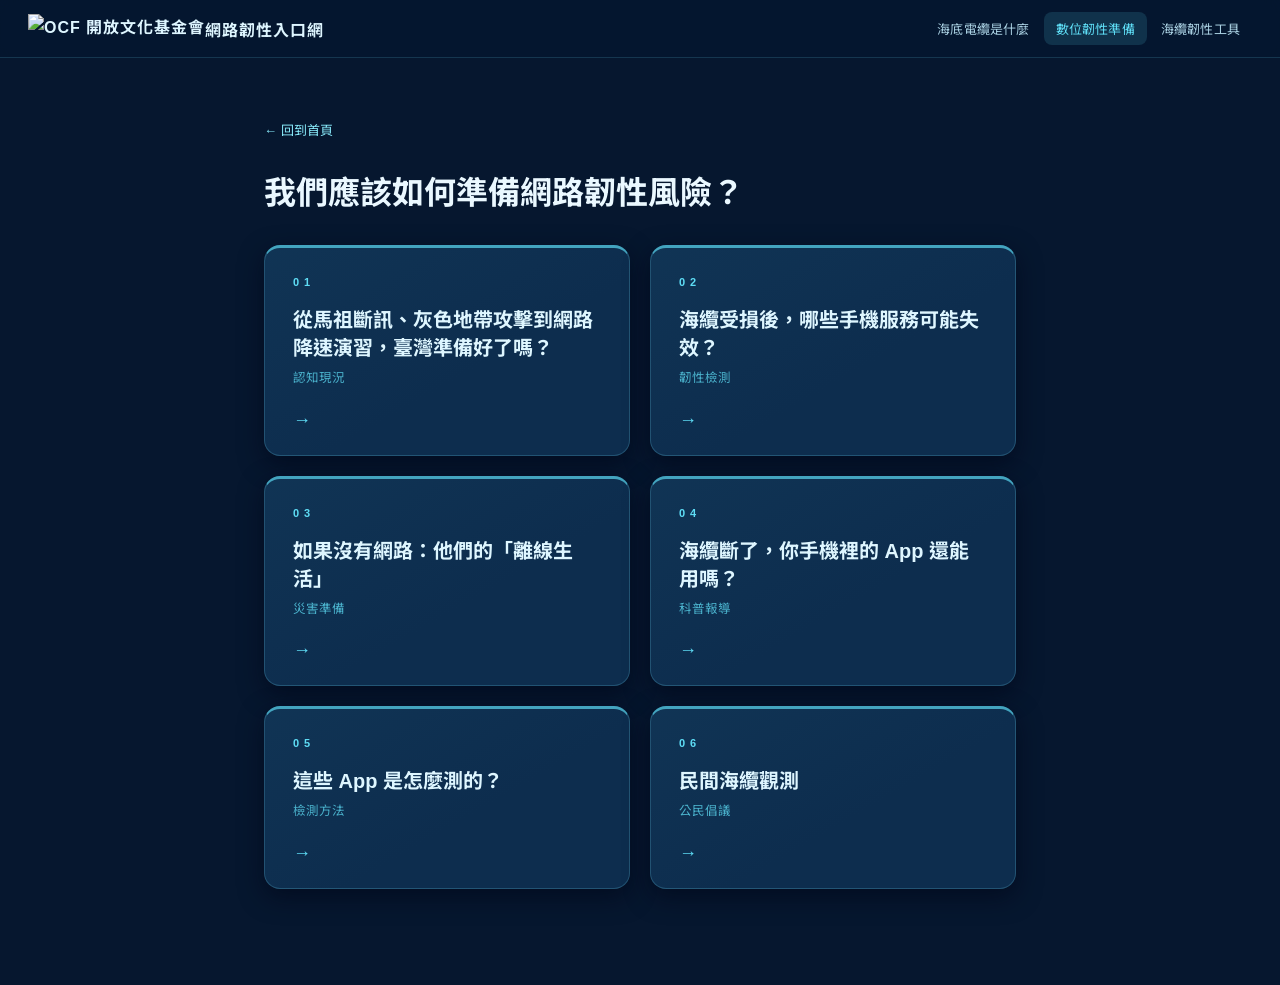
==== articles/index.html @ 0e804a92 "更新站名品牌、封面導言與頁尾識別 改為 OCF 網路韌性入口網品牌與 logo，重寫封面文案，並調整 footer 全名與授權標示。  Co-authored-by: Cursor <cursorag" ====
<!DOCTYPE html>
<html lang="zh-Hant">
<head>
  <meta charset="UTF-8" />
  <meta name="viewport" content="width=device-width, initial-scale=1.0" />
  <title>文章 — OCF開放文化基金會 網路韌性入口網</title>
  <meta name="description" content="從認知、韌性檢測、災害準備與公民觀測，看見臺灣海纜與網路韌性。" />
  <link rel="canonical" href="https://resilience.ocf.tw/articles/" />
  <meta property="og:type" content="website" />
  <meta property="og:locale" content="zh_TW" />
  <meta property="og:title" content="文章 — OCF開放文化基金會 網路韌性入口網" />
  <meta property="og:description" content="從認知、韌性檢測、災害準備與公民觀測，看見臺灣海纜與網路韌性。" />
  <meta property="og:url" content="https://resilience.ocf.tw/articles/" />
  <link rel="icon" href="../favicon.svg" type="image/svg+xml" />
  <link rel="preconnect" href="https://fonts.googleapis.com" />
  <link rel="preconnect" href="https://fonts.gstatic.com" crossorigin />
  <link href="https://fonts.googleapis.com/css2?family=Noto+Sans+TC:wght@400;500;700&display=swap" rel="stylesheet" />
  <link rel="stylesheet" href="../styles.css" />
  
</head>
<body>
  <a class="skip-link" href="#main">跳到主要內容</a>
  <header class="site-nav" id="site-nav">
    <a class="site-nav-brand" href="../"><img class="site-nav-brand-logo" src="https://ocf.tw/mediakit/icon_white.png" alt="OCF 開放文化基金會">網路韌性入口網</a>
    <button class="site-nav-toggle" type="button" aria-expanded="false" aria-controls="site-nav-menu">
      <span class="visually-hidden">開啟選單</span>
      <span class="site-nav-burger" aria-hidden="true"></span>
    </button>
    <nav id="site-nav-menu" class="site-nav-links" aria-label="主要">
      <a href="../#intro" data-nav="intro"> 海底電纜是什麼 </a>
      <a href="../#articles" data-nav="articles" class="is-active" aria-current="page"> 數位韌性準備 </a>
      <a href="../#portals" data-nav="portals"> 海纜韌性工具 </a>
    </nav>
  </header>
  <main id="main" class="article-page">
    <div class="article-list">
      <a class="back-home" href="../">← 回到首頁</a>
      <h1>我們應該如何準備網路韌性風險？</h1>
      <div class="articles-grid"><a class="article-card" href="../#article/01-taiwan-seacable" data-article="01-taiwan-seacable">
              <div class="card-top">
                <span class="card-num">01</span>
                
              </div>
              <h3>從馬祖斷訊、灰色地帶攻擊到網路降速演習，臺灣準備好了嗎？</h3>
              <p class="article-card-sub">認知現況</p>
              <span class="card-arrow">→</span>
            </a><a class="article-card" href="../#article/02-apps-when-cables-break" data-article="02-apps-when-cables-break">
              <div class="card-top">
                <span class="card-num">02</span>
                
              </div>
              <h3>海纜受損後，哪些手機服務可能失效？</h3>
              <p class="article-card-sub">韌性檢測</p>
              <span class="card-arrow">→</span>
            </a><a class="article-card" href="../#article/03-prepare-offline" data-article="03-prepare-offline">
              <div class="card-top">
                <span class="card-num">03</span>
                
              </div>
              <h3>如果沒有網路：他們的「離線生活」</h3>
              <p class="article-card-sub">災害準備</p>
              <span class="card-arrow">→</span>
            </a><a class="article-card" href="../#article/04-apps-still-work" data-article="04-apps-still-work">
              <div class="card-top">
                <span class="card-num">04</span>
                
              </div>
              <h3>海纜斷了，你手機裡的 App 還能用嗎？</h3>
              <p class="article-card-sub">科普報導</p>
              <span class="card-arrow">→</span>
            </a><a class="article-card" href="../#article/05-how-apps-were-tested" data-article="05-how-apps-were-tested">
              <div class="card-top">
                <span class="card-num">05</span>
                
              </div>
              <h3>這些 App 是怎麼測的？</h3>
              <p class="article-card-sub">檢測方法</p>
              <span class="card-arrow">→</span>
            </a><a class="article-card" href="../#article/06-community-cable-monitoring" data-article="06-community-cable-monitoring">
              <div class="card-top">
                <span class="card-num">06</span>
                
              </div>
              <h3>民間海纜觀測</h3>
              <p class="article-card-sub">公民倡議</p>
              <span class="card-arrow">→</span>
            </a></div>
    </div>
  </main>
  <script src="../app.js"></script>
</body>
</html>
---- styles.css ----
:root {
  color-scheme: dark;
  --navy: #def6ff;
  --cyan: #5eddf5;
  --text-dark: #eaf8ff;
  --text-mid: #a8cfe1;
  --text-dim: #78a7bf;
  --bg: #071a34;
  --bg-soft: #0b294a;
  --bg-alt: #09213f;
  --bg-footer: #020c20;
  --bg-cover: #04132b;
  --bg-stage: #082544;
  --card: #0d2d4e;
  --nav-bg: #05172f;
  --nav-border: rgba(112, 218, 244, 0.16);
  --nav-hover: rgba(94, 221, 245, 0.14);
  --card-border: rgba(112, 218, 244, 0.22);
  --card-hover: #123b62;
  --link: #88eafa;
  --warning: #f4c96c;
  --route-domestic: #54e3c2;
  --route-overseas: #8aa7ff;
  --prose: #d8eef7;
  --article-bg: #06172f;
  --article-dialog-bg: #101b2b;
  --tool-bg: #0b2949;
  --header-h: 58px;
  --divider: rgba(112, 218, 244, 0.2);
  --shadow: rgba(0, 7, 25, 0.62);
  --illus-sky-1: #0b3b69;
  --illus-sky-2: #061c3a;
  --illus-sea-1: #12658c;
  --illus-sea-2: #0a3867;
  --illus-bed-1: #0b2c51;
  --illus-bed-2: #04152f;
  --illus-line: var(--navy);
  --illus-glow: #2d93b5;
  --illus-ink: #020a1d;
}

*,
*::before,
*::after {
  box-sizing: border-box;
  margin: 0;
  padding: 0;
}

html {
  scroll-behavior: auto;
  scroll-snap-type: y proximity;
}

html,
body {
  background: var(--bg);
  color: var(--text-dark);
  font-family: Arial, 'Noto Sans TC', sans-serif;
}

html {
  overflow-x: clip;
}

body {
  overflow-x: visible;
}

img,
svg {
  display: block;
  max-width: 100%;
}

p {
  line-height: 1.4;
}

a {
  color: inherit;
}

button {
  font: inherit;
  background: none;
  border: none;
  cursor: pointer;
}

.skip-link {
  position: absolute;
  left: -999px;
  top: 8px;
  z-index: 200;
  background: var(--card);
  padding: 8px 14px;
  border-radius: 8px;
}

.skip-link:focus {
  left: 8px;
}

.visually-hidden {
  position: absolute;
  width: 1px;
  height: 1px;
  overflow: hidden;
  clip: rect(0 0 0 0);
  white-space: nowrap;
}

/* ── Site navbar ── */
.site-nav {
  position: fixed;
  top: 0;
  left: 0;
  right: 0;
  z-index: 80;
  display: flex;
  align-items: center;
  justify-content: space-between;
  gap: 20px;
  height: var(--header-h);
  padding: 0 28px;
  background: color-mix(in srgb, var(--nav-bg) 92%, transparent);
  border-bottom: 1px solid var(--nav-border);
  backdrop-filter: blur(14px) saturate(1.2);
}

.site-nav-brand {
  display: inline-flex;
  align-items: center;
  gap: 0;
  flex-shrink: 0;
  font-size: 16px;
  font-weight: 700;
  letter-spacing: 1px;
  color: var(--navy);
  text-decoration: none;
  white-space: nowrap;
}

.site-nav-brand-logo {
  display: block;
  height: 29px;
  width: auto;
  flex-shrink: 0;
}

.site-nav-brand:hover {
  color: var(--cyan);
}

.site-nav-links {
  display: flex;
  align-items: center;
  gap: 2px;
}

.site-nav-links a {
  display: inline-flex;
  align-items: center;
  gap: 4px;
  padding: 7px 12px;
  border-radius: 8px;
  font-size: 13px;
  letter-spacing: 0.2px;
  color: var(--text-mid);
  text-decoration: none;
  white-space: nowrap;
}

.site-nav-links a:hover,
.site-nav-links a.is-active {
  color: var(--cyan);
  background: var(--nav-hover);
}

.site-nav-ext {
  font-size: 11px;
  opacity: 0.7;
}

.site-nav-toggle {
  display: none;
  width: 40px;
  height: 40px;
  align-items: center;
  justify-content: center;
  border-radius: 8px;
}

.site-nav-burger,
.site-nav-burger::before,
.site-nav-burger::after {
  display: block;
  width: 18px;
  height: 2px;
  background: var(--navy);
  border-radius: 1px;
}

.site-nav-burger {
  position: relative;
}

.site-nav-burger::before,
.site-nav-burger::after {
  content: '';
  position: absolute;
  left: 0;
}

.site-nav-burger::before {
  top: -6px;
}

.site-nav-burger::after {
  top: 6px;
}

.site-nav.is-open .site-nav-burger {
  background: transparent;
}

.site-nav.is-open .site-nav-burger::before {
  top: 0;
  transform: rotate(45deg);
}

.site-nav.is-open .site-nav-burger::after {
  top: 0;
  transform: rotate(-45deg);
}

/* ── Cover ── */
.cover {
  position: relative;
  height: 100dvh;
  min-height: 100dvh;
  scroll-snap-align: start;
  display: flex;
  align-items: center;
  justify-content: center;
  padding: var(--header-h) 24px 88px;
  background: var(--bg-cover);
  color: var(--navy);
  text-align: center;
  overflow: hidden;
}

.cover-map {
  position: absolute;
  inset: 0;
  pointer-events: none;
}

.cover-map .maplibregl-map,
.cover-map .maplibregl-canvas,
.cover-map .maplibregl-canvas-container {
  width: 100%;
  height: 100%;
}

.cover-map-readout {
  margin: 0;
  padding: 6px 10px;
  background: color-mix(in srgb, var(--tool-bg) 88%, transparent);
  border: 1px solid var(--nav-border);
  border-radius: 8px;
  font-size: 11px;
  font-family: Arial, 'Noto Sans TC', sans-serif;
  letter-spacing: 0;
  color: var(--text-mid);
  white-space: nowrap;
}

.cover-map-zoom {
  display: flex;
  flex-direction: column;
  overflow: hidden;
  border-radius: 8px;
  border: 1px solid var(--nav-border);
  background: var(--tool-bg);
  box-shadow: 0 4px 14px var(--shadow);
}

.cover-map-zoom button {
  width: 36px;
  height: 36px;
  font-size: 20px;
  line-height: 1;
  color: var(--navy);
}

.cover-map-zoom button + button {
  border-top: 1px solid var(--nav-border);
}

.cover-map-zoom button:hover {
  background: var(--card-hover);
  color: var(--cyan);
}

.cover-map-veil {
  position: absolute;
  inset: 0;
  pointer-events: none;
  background:
    radial-gradient(circle at 50% 38%, rgba(79, 211, 239, 0.14) 0%, rgba(15, 91, 145, 0.2) 32%, transparent 64%),
    linear-gradient(180deg, rgba(2, 39, 84, 0.3) 0%, rgba(2, 12, 36, 0.68) 72%, var(--illus-sky-2) 100%);
}

.cover-map-attrib {
  position: absolute;
  left: 16px;
  bottom: 14px;
  z-index: 2;
  font-size: 10px;
  letter-spacing: 0.04em;
  color: var(--text-dim);
  pointer-events: auto;
}

.cover-map-attrib a {
  color: inherit;
  text-decoration: none;
}

.cover-map-attrib a:hover {
  text-decoration: underline;
}

.cover-inner {
  position: relative;
  z-index: 1;
  max-width: 720px;
  pointer-events: auto;
  user-select: text;
}

.cover-title {
  font-size: clamp(28px, 4.2vw, 42px);
  font-weight: 700;
  letter-spacing: 0.04em;
  line-height: 1.35;
  text-shadow: 0 0 28px rgba(94, 221, 245, 0.14);
}

.cover-rule {
  display: flex;
  align-items: center;
  gap: 16px;
  width: min(560px, 100%);
  margin: 28px auto 32px;
  color: var(--navy);
  font-size: 20px;
  font-weight: 500;
  letter-spacing: 0.08em;
  white-space: nowrap;
}

.cover-rule::before,
.cover-rule::after {
  content: '';
  flex: 1;
  min-width: 0;
  height: 1px;
  background: currentColor;
}

.cover-lead {
  display: grid;
  gap: 14px;
  max-width: 580px;
  margin: 0 auto;
  font-size: 16px;
  line-height: 1.8;
  letter-spacing: 0.035em;
  text-align: left;
  color: var(--navy);
}

.cover-lead p {
  margin: 0;
}

.cover-continue {
  margin-top: 4px;
}

.cover-continue a {
  display: inline-flex;
  align-items: center;
  gap: 0.4em;
  color: var(--cyan);
  text-decoration: none;
  font-weight: 500;
}

.cover-continue a:hover {
  text-decoration: underline;
  text-underline-offset: 3px;
}

.cover-continue i {
  font-size: 0.9em;
}

html.is-cover-preview,
html.is-cover-preview body {
  height: 100%;
  overflow: hidden;
}

html.is-cover-preview main > :not(#cover) {
  display: none !important;
}

html.is-cover-preview #cover {
  height: 100dvh;
  min-height: 100dvh;
}

.signal-journey .intro-stage {
  overflow: hidden;
}

.signal-journey-foreground,
.signal-journey-landscape {
  position: absolute;
  inset: 0;
  width: 100%;
  height: 100%;
  max-width: none;
}

.signal-journey-landscape {
  z-index: 1;
  opacity: 0;
  will-change: opacity, transform;
}

.signal-journey-foreground {
  z-index: 2;
}

.signal-journey-foreground .intro-background {
  will-change: opacity;
}

.signal-journey-foreground #iphone {
  will-change: opacity, transform;
}

.signal-journey-foreground #basestation {
  will-change: transform;
}

.signal-journey-foreground #iphone > text,
.signal-journey-foreground #iphone > line,
.signal-journey-foreground #iphone > circle {
  opacity: 0;
}

.station-outbound-flow {
  will-change: d;
}

#phone-base-pair,
.journey-world {
  will-change: transform;
}

.panel.signal-panel {
  will-change: opacity;
}

@media (min-width: 801px) {
  .panel.signal-panel {
    top: 132px;
    left: 5%;
    transform: none;
  }
}

.signal-panel--journey {
  opacity: 0;
  pointer-events: none;
}

.is-merged-journey-source {
  display: none;
}

/* ── Scenes ── */
.scene {
  height: calc(var(--scene-vh, 100) * 1vh);
  position: relative;
  scroll-snap-align: start;
}

.scene-sticky {
  position: sticky;
  top: 0;
  height: 100dvh;
  overflow: hidden;
  --p: 0;
}

.scene-art {
  position: absolute;
  inset: 0;
}

.scene-art svg {
  width: 100%;
  height: 100%;
}

/* ── Info panels ── */
.panel {
  position: absolute;
  left: 5%;
  top: 50%;
  transform: translateY(-50%);
  width: min(420px, calc(100vw - 48px));
  padding: 24px 20px 24px 24px;
  background: linear-gradient(145deg, color-mix(in srgb, var(--card) 95%, var(--cyan)), var(--card) 46%);
  border-radius: 16px;
  box-shadow: 0 18px 48px var(--shadow), 0 0 30px rgba(49, 177, 218, 0.035);
  border: 1px solid var(--card-border);
  opacity: 1;
  pointer-events: auto;
  user-select: text;
  z-index: 5;
}

.panel h2 {
  font-size: 26px;
  font-weight: 700;
  line-height: 1.32;
  margin-bottom: 4px;
}

.panel p {
  font-size: 14px;
  color: var(--text-mid);
  margin-bottom: 8px;
}

.panel p:last-of-type {
  margin-bottom: 0;
}

.panel strong {
  color: var(--text-dark);
  font-weight: 700;
}

.panel-rule {
  width: 32px;
  height: 2px;
  background: var(--cyan);
  opacity: 0.7;
  border-radius: 1px;
  margin: 12px 0 14px;
}

.stat-row {
  display: grid;
  grid-template-columns: repeat(auto-fit, minmax(96px, 1fr));
  gap: 8px;
  margin-top: 16px;
}

.stat {
  padding: 10px 8px;
  background: color-mix(in srgb, var(--cyan) 7%, transparent);
  border: 1px solid color-mix(in srgb, var(--cyan) 16%, transparent);
  border-radius: 10px;
  text-align: center;
}

.stat-n {
  font-size: 20px;
  font-weight: 700;
  color: var(--cyan);
  line-height: 1.15;
}

.stat-l {
  font-size: 10px;
  color: var(--text-dim);
  margin-top: 4px;
  letter-spacing: 0.4px;
}

.tags {
  display: flex;
  flex-wrap: wrap;
  gap: 6px;
  margin-top: 14px;
}

.tag {
  display: inline-block;
  padding: 3px 10px;
  font-size: 11px;
  letter-spacing: 0.4px;
  border: 1px solid color-mix(in srgb, var(--cyan) 32%, transparent);
  border-radius: 999px;
  color: var(--cyan);
  background: var(--nav-hover);
}

.scroll-hint {
  display: none;
}

/* ── Depth gauge ── */
.depth-gauge {
  position: absolute;
  right: 30px;
  top: 50%;
  transform: translateY(-50%);
  height: 62vh;
  width: 150px;
  pointer-events: none;
  z-index: 6;
  opacity: 1;
}

.dg-track {
  position: absolute;
  right: 7px;
  top: 0;
  bottom: 0;
  width: 2px;
  border-radius: 1px;
  background: linear-gradient(to bottom, color-mix(in srgb, var(--cyan) 20%, transparent), color-mix(in srgb, var(--cyan) 52%, transparent));
}

.dg-mark {
  position: absolute;
  right: 14px;
  transform: translateY(-50%);
  text-align: right;
  white-space: nowrap;
  color: var(--text-mid);
  font-size: 11px;
}

.dg-mark::after {
  content: '';
  position: absolute;
  right: -11px;
  top: 50%;
  width: 9px;
  height: 1px;
  background: color-mix(in srgb, var(--cyan) 48%, transparent);
  transform: translateY(-50%);
}

.dg-mark b {
  display: block;
  font-weight: 700;
  color: var(--navy);
  font-size: 12.5px;
}

.dg-mark small {
  font-size: 9px;
  letter-spacing: 1px;
  color: var(--text-dim);
}

.dg-mark em {
  display: block;
  font-style: normal;
  font-size: 9.5px;
  letter-spacing: 1px;
  color: var(--cyan);
  margin-top: 1px;
}

.dg-mark.is-boundary.is-lit b,
.dg-mark.is-boundary.is-lit em {
  color: var(--warning);
}

.dg-cursor {
  position: absolute;
  right: 3px;
  width: 11px;
  height: 11px;
  border-radius: 50%;
  background: var(--cyan);
  box-shadow: 0 0 9px color-mix(in srgb, var(--cyan) 82%, transparent);
  transform: translate(50%, -50%);
  top: var(--cursor, 8%);
}

.depth-gauge.is-dark .dg-track {
  background: linear-gradient(to bottom, color-mix(in srgb, var(--cyan) 28%, transparent), color-mix(in srgb, var(--cyan) 70%, transparent));
}
.depth-gauge.is-dark .dg-mark,
.depth-gauge.is-dark .dg-mark small {
  color: color-mix(in srgb, var(--text-mid) 72%, transparent);
}
.depth-gauge.is-dark .dg-mark b {
  color: var(--text-dark);
}
.depth-gauge.is-dark .dg-mark em {
  color: var(--link);
}
.depth-gauge.is-dark .dg-mark::after {
  background: color-mix(in srgb, var(--cyan) 58%, transparent);
}

/* ── Articles / portals / footer ── */
.end-block {
  position: relative;
  z-index: 30;
}

.articles {
  background:
    radial-gradient(circle at 78% 8%, rgba(30, 143, 187, 0.1), transparent 34%),
    var(--bg);
  padding: 120px 6% 100px;
  box-shadow: none;
}

.articles-intro,
.portals-header {
  max-width: 720px;
  margin: 0 0 56px;
}

.articles-headline,
.portals-title {
  font-size: 32px;
  font-weight: 700;
  color: var(--navy);
  line-height: 1.35;
  margin-bottom: 14px;
}

.portals-title {
  font-size: 28px;
}

.articles-lead,
.portals-lead {
  font-size: 15px;
  color: var(--text-mid);
}

.articles-grid,
.portals-grid {
  display: grid;
  grid-template-columns: repeat(auto-fit, minmax(280px, 1fr));
  gap: 20px;
  max-width: 1080px;
  margin: 0 auto;
}

.article-card,
.portal-card {
  display: block;
  padding: 28px 28px 24px;
  background: linear-gradient(150deg, color-mix(in srgb, var(--card) 96%, var(--cyan)), var(--card) 58%);
  border: 1px solid var(--card-border);
  border-radius: 16px;
  color: inherit;
  text-decoration: none;
  box-shadow: 0 8px 24px var(--shadow);
  transition: transform 0.2s ease;
}

.article-card {
  border-top: 3px solid color-mix(in srgb, var(--cyan) 68%, transparent);
}

.article-card:hover {
  background: var(--card-hover);
  border-color: var(--cyan);
}

.portal-card:hover {
  background: var(--card-hover);
  transform: translateY(-4px);
}

.portal-card-image {
  aspect-ratio: 1.756;
  overflow: hidden;
  border-radius: 10px;
  margin-bottom: 18px;
}

.portal-card-image img {
  display: block;
  width: 100%;
  height: 100%;
  object-fit: cover;
  object-position: top;
}

.portals-grid-row {
  grid-column: 1 / -1;
  display: grid;
  grid-template-columns: repeat(2, 1fr);
  gap: 20px;
}

.portal-card--social .portal-card-desc {
  margin-bottom: 12px;
}

.portal-card-social {
  font-size: 14px;
  color: var(--text-mid);
}

.portal-card-social a {
  display: inline-flex;
  align-items: center;
  color: var(--cyan);
  text-decoration: none;
}

.portal-card-social a i {
  margin-right: 0.3em;
}

.portal-card-social a:hover {
  text-decoration: underline;
}

.card-top {
  display: flex;
  justify-content: space-between;
  align-items: center;
  margin-bottom: 18px;
}

.card-num {
  font-size: 11px;
  letter-spacing: 5px;
  color: var(--cyan);
  font-weight: 700;
}

.draft-tag {
  font-size: 10px;
  letter-spacing: 2px;
  color: var(--text-dim);
  padding: 3px 9px;
  border: 1px solid var(--card-border);
  border-radius: 20px;
}

.article-card h3,
.portal-card h3 {
  font-size: 20px;
  font-weight: 700;
  color: var(--navy);
  line-height: 1.4;
  margin-bottom: 8px;
}

.article-card-sub {
  font-size: 12.5px;
  color: var(--cyan);
  opacity: 0.75;
  margin-bottom: 22px;
}

.portal-card-desc {
  font-size: 13.5px;
  color: var(--text-mid);
}

.card-arrow {
  font-size: 18px;
  color: var(--cyan);
  display: inline-block;
}

.closing-screen {
  display: flex;
  flex-direction: column;
  min-height: 100dvh;
}

.portals {
  flex: 1;
  display: flex;
  flex-direction: column;
  justify-content: center;
  background:
    radial-gradient(circle at 18% 0%, rgba(40, 164, 203, 0.09), transparent 32%),
    var(--bg-alt);
  padding: 100px 6% 80px;
  box-shadow: none;
}

.portals-inner {
  max-width: 1080px;
  margin: 0 auto;
}

.site-footer {
  background: var(--bg-footer);
  padding: 22px 6%;
  color: var(--text-mid);
  box-shadow: none;
}

.footer-inner {
  max-width: 1080px;
  margin: 0 auto;
  display: flex;
  flex-wrap: wrap;
  align-items: center;
  justify-content: space-between;
  gap: 10px 28px;
}

.footer-org {
  display: inline-flex;
  align-items: center;
  gap: 0;
  font-weight: 700;
  color: var(--navy);
  font-size: 15px;
  text-decoration: none;
  letter-spacing: 0.02em;
}

.footer-org-logo {
  display: inline-flex;
  flex-shrink: 0;
  line-height: 0;
}

.footer-org-logo img {
  display: block;
  height: 32px;
  width: auto;
}

.footer-right {
  display: flex;
  flex-wrap: wrap;
  align-items: center;
  gap: 6px 20px;
}

.footer-github {
  color: var(--cyan);
  text-decoration: none;
  font-size: 13.5px;
}

.footer-github:hover,
.footer-org:hover {
  text-decoration: underline;
  text-underline-offset: 3px;
}

.footer-copy {
  margin: 0;
  font-size: 12.5px;
  color: var(--text-dim);
}

html.is-modal-open,
html.is-modal-open body {
  overflow: hidden;
}

/* ── Article modal ── */
.article-dialog {
  width: min(720px, calc(100vw - 32px));
  height: min(92dvh, 960px);
  max-height: min(92dvh, 960px);
  margin: auto;
  padding: 0;
  border: 1px solid color-mix(in srgb, var(--cyan) 24%, var(--divider));
  border-radius: 18px;
  background: var(--article-dialog-bg);
  color: var(--text-dark);
  box-shadow:
    0 0 0 1px rgba(222, 246, 255, 0.04) inset,
    0 0 34px rgba(94, 221, 245, 0.08),
    0 28px 80px var(--shadow);
  overflow: hidden;
  flex-direction: column;
}

dialog.article-dialog {
  display: none;
}

dialog.article-dialog[open] {
  display: flex;
}

dialog.article-dialog::backdrop {
  background: rgba(1, 8, 25, 0.72);
  backdrop-filter: blur(8px);
}

.article-dialog--page {
  display: flex;
  position: relative;
  z-index: 1;
  width: min(720px, calc(100vw - 32px));
  height: min(92dvh, 960px);
  max-height: min(92dvh, 960px);
}

.article-dialog-bar {
  flex-shrink: 0;
  display: flex;
  justify-content: flex-end;
  align-items: center;
  padding: 10px 12px 0;
  background: var(--article-dialog-bg);
}

.article-dialog-close {
  width: 40px;
  height: 40px;
  display: inline-flex;
  align-items: center;
  justify-content: center;
  border-radius: 999px;
  color: var(--navy);
  background: var(--bg-soft);
  text-decoration: none;
}

.article-dialog-close:hover,
.article-dialog-close:focus-visible {
  color: var(--cyan);
  background: var(--card-hover);
}

.article-dialog-close svg {
  width: 22px;
  height: 22px;
}

.article-dialog-scroll {
  flex: 1 1 auto;
  min-height: 0;
  overflow: auto;
  overflow-anchor: none;
  overscroll-behavior: contain;
}

.article-wrap--modal {
  max-width: none;
  padding: 4px 32px 64px;
}

.article-standalone .site-nav {
  display: none;
}

.article-modal-page {
  position: relative;
  min-height: 100dvh;
  display: grid;
  place-items: center;
  padding: 16px;
}

.article-modal-page-backdrop {
  position: absolute;
  inset: 0;
  background: rgba(1, 8, 25, 0.72);
  backdrop-filter: blur(8px);
}

html:has(.article-modal-page),
html:has(.article-modal-page) body {
  background: var(--bg-cover);
}

.flourish-embed iframe {
  width: 100%;
  border: 0;
  display: block;
  border-radius: 8px;
  background: var(--bg-soft);
}

.flourish-chart iframe {
  height: min(560px, 70vh);
}

.flourish-table iframe {
  height: min(720px, 78vh);
}

@media (prefers-reduced-motion: no-preference) {
  dialog.article-dialog[open] {
    animation: article-dialog-in 0.22s ease-out;
  }

  dialog.article-dialog::backdrop {
    animation: article-backdrop-in 0.22s ease-out;
  }
}

@keyframes article-dialog-in {
  from {
    opacity: 0;
    transform: translateY(12px) scale(0.98);
  }
  to {
    opacity: 1;
    transform: none;
  }
}

@keyframes article-backdrop-in {
  from {
    opacity: 0;
  }
  to {
    opacity: 1;
  }
}

@media (max-width: 720px) {
  .article-dialog,
  .article-dialog--page {
    width: 100vw;
    height: 100dvh;
    max-height: 100dvh;
    border-radius: 0;
  }

  .article-wrap,
  .article-wrap--modal {
    padding: 4px 20px 48px;
  }

  .article-modal-page {
    padding: 0;
  }
}

.article-wrap {
  max-width: none;
  margin: 0;
  padding: 4px 36px 64px;
}

.article-wrap.article-wrap--modal {
  padding-right: 32px;
  padding-left: 32px;
}

.article-wrap h1 {
  font-size: clamp(26px, 3.6vw, 36px);
  line-height: 1.3;
  margin-bottom: 16px;
}

.article-desc {
  font-size: 17px;
  color: var(--text-mid);
  margin-bottom: 12px;
}

.article-meta {
  font-size: 13px;
  color: var(--text-dim);
  margin-bottom: 40px;
}

.prose {
  font-size: 17px;
  line-height: 1.9;
  color: var(--prose);
  overflow-x: auto;
}

.prose h2 {
  font-size: 22px;
  margin: 2em 0 0.6em;
}

.prose h3 {
  font-size: 18px;
  margin: 1.6em 0 0.5em;
}

.prose p,
.prose ul,
.prose ol {
  margin-bottom: 1.1em;
}

.prose ul,
.prose ol {
  padding-left: 1.3em;
}

.prose a {
  color: var(--link);
}

.prose blockquote {
  border-left: 3px solid color-mix(in srgb, var(--cyan) 62%, transparent);
  padding: 4px 0 4px 16px;
  color: var(--text-mid);
  margin: 1.6em 0;
}

.article-page {
  background: var(--article-bg);
  min-height: 100dvh;
}

.back-home {
  display: inline-block;
  margin-bottom: 28px;
  font-size: 13px;
  color: var(--link);
  text-decoration: none;
}

.article-list {
  max-width: 800px;
  margin: 0 auto;
  padding: 120px 24px 96px;
}

.article-list h1 {
  font-size: 32px;
  margin-bottom: 32px;
}

.prose img {
  width: 100%;
  height: auto;
  border-radius: 10px;
  margin: 1.4em 0;
  background: var(--bg-soft);
}

.prose table {
  width: 100%;
  min-width: 560px;
  border-collapse: collapse;
  font-size: 14px;
  line-height: 1.55;
  margin: 1.2em 0 1.6em;
}

.prose th,
.prose td {
  border: 1px solid var(--card-border);
  padding: 8px 10px;
  text-align: left;
  vertical-align: top;
}

.prose th {
  background: var(--bg-soft);
  font-weight: 700;
}

.prose .flourish-embed {
  margin: 1.4em 0 1.8em;
}

.prose hr {
  border: 0;
  border-top: 1px solid var(--divider);
  margin: 2em 0;
}

@media (max-width: 1080px) {
  .site-nav {
    padding: 0 14px 0 18px;
  }

  .site-nav-brand {
    font-size: 15px;
  }

  .site-nav-toggle {
    display: flex;
    order: 2;
    margin-left: auto;
  }

  .site-nav-links {
    position: absolute;
    top: var(--header-h);
    left: 0;
    right: 0;
    display: none;
    flex-direction: column;
    gap: 0;
    padding: 8px 12px 14px;
    background: color-mix(in srgb, var(--nav-bg) 96%, transparent);
    border-bottom: 1px solid var(--nav-border);
    box-shadow: 0 12px 24px var(--shadow);
  }

  .site-nav.is-open .site-nav-links {
    display: flex;
  }

  .site-nav-links a {
    padding: 12px 10px;
    font-size: 15px;
  }
}

@media (min-width: 1081px) {
  .site-nav-links {
    order: 2;
    margin-left: auto;
  }
}

@media (max-width: 800px) {
  .footer-inner {
    flex-direction: column;
    align-items: flex-start;
    gap: 8px;
  }

  .panel {
    left: 4%;
    right: 4%;
    width: auto;
    max-width: none;
    top: auto;
    bottom: 18px;
    transform: none;
    padding: 24px 20px 24px 24px;
  }

  .panel h2 {
    font-size: 18px;
  }

  .panel p {
    font-size: 13px;
  }

  .cover {
    padding-bottom: 72px;
  }

  .cover-title {
    font-size: 26px;
  }

  .cover-rule {
    gap: 16px;
    margin: 22px auto 24px;
    font-size: 20px;
    letter-spacing: 0.03em;
  }

  .cover-lead {
    gap: 10px;
    font-size: 12.5px;
    line-height: 1.65;
  }
}

.signal-flow {
  animation: signal-flow 0.85s linear infinite;
}

@keyframes signal-flow {
  to {
    stroke-dashoffset: -18;
  }
}

.radio-wave path {
  animation: radio-breathe 2.8s ease-in-out infinite;
}

.radio-wave path:nth-child(2),
.radio-wave path:nth-child(5) {
  animation-delay: 0.28s;
}

.radio-wave path:nth-child(3),
.radio-wave path:nth-child(6) {
  animation-delay: 0.56s;
}

@keyframes radio-breathe {
  0%,
  100% {
    opacity: 0.2;
  }
  50% {
    opacity: 1;
  }
}

@media (prefers-reduced-motion: reduce) {
  html {
    scroll-snap-type: none;
  }

  .scroll-hint,
  .article-card,
  .portal-card,
  .site-nav,
  .signal-flow,
  .radio-wave path,
  .land-pin-dot,
  .land-pin-dot::after {
    animation: none;
    transition: none;
  }

  .land-pin-dot::after {
    content: none;
  }
}

/* ── Scene stages (from Astro component styles) ── */
.intro-stage,
.journey-intro-stage,
.journey-stage,
.sea-intro-stage,
.sea-stage,
.land-stage,
.tw-stage,
.network-stage {
  position: absolute;
  inset: 0;
}

.intro-stage,
.journey-intro-stage,
.journey-stage,
.sea-intro-stage,
.sea-stage {
  background: var(--bg);
}

.journey-intro-stage,
.journey-stage,
.sea-intro-stage,
.sea-stage {
  background: var(--bg-stage);
  overflow: hidden;
}

.journey-intro-stage {
  background:
    radial-gradient(circle at 72% 44%, rgba(22, 116, 160, 0.16), transparent 34%),
    var(--illus-sky-2);
}

.journey-intro-panel {
  max-width: 430px;
}

.journey-stage {
  --journey-enter-opacity: 1;
  --journey-enter-shift: 0px;
  --journey-enter-scale: 1;
}

.journey-svg {
  opacity: var(--journey-enter-opacity);
  transform: translateY(var(--journey-enter-shift)) scale(var(--journey-enter-scale));
  transform-origin: center 58%;
  will-change: opacity, transform;
}

.journey-stage::after {
  content: '';
  position: absolute;
  z-index: 1;
  right: 0;
  bottom: 0;
  left: 0;
  height: 18%;
  background: linear-gradient(180deg, transparent, var(--illus-sea-2));
  pointer-events: none;
}

.sea-intro-panel {
  max-width: 430px;
}

@media (min-width: 801px) {
  .sea-intro-panel {
    top: 132px;
    transform: none;
  }
}

.sea-hazard-stage {
  padding-top: var(--header-h);
  background:
    linear-gradient(180deg, var(--illus-sky-2) 0 44.2%, var(--illus-sea-2) 44.2% 100%);
}

.sea-hazard-story {
  scroll-snap-align: none;
}

.sea-hazard-viewport {
  position: absolute;
  z-index: 2;
  inset: 0;
  overflow: hidden;
}

.sea-hazard-grid {
  display: flex;
  width: 264%;
  height: 100%;
  will-change: transform;
}

.sea-hazard-slide {
  position: relative;
  display: flex;
  flex: 0 0 calc(100% / 3);
  min-width: 0;
  height: 100%;
  justify-content: center;
}

.sea-hazard-margin {
  position: absolute;
  top: 0;
  z-index: 0;
  width: max(0px, calc((100% - 600px) / 2));
  height: 100%;
  max-width: none;
}

.sea-hazard-margin--left {
  left: 0;
  width: max(2px, calc((100% - 600px) / 2 + min(250px, 19vw) + 2px));
}

.sea-hazard-margin--right {
  right: 0;
  width: max(4px, calc((100% - 600px) / 2 - min(250px, 19vw) + 4px));
}

/* The shortened desktop slide spacing leaves 12vw beyond the final slide.
   Extend the last seabed strip into that space so the scene never exposes
   the water background at the end of the horizontal journey. */
.sea-hazard-slide:last-child .sea-hazard-margin--right {
  right: -12vw;
  width: max(calc(12vw + 4px), calc((100% - 600px) / 2 - min(250px, 19vw) + 12vw + 4px));
}

.sea-hazard-frame {
  position: relative;
  z-index: 1;
  display: flex;
  height: 100%;
  width: 600px;
  max-width: 100%;
  transform: translateX(min(250px, 19vw));
}

.sea-hazard-transition {
  position: relative;
  flex: 0 0 60px;
  width: 60px;
  height: 100%;
  max-width: none;
  margin-inline: -1px;
}

.sea-hazard {
  position: relative;
  flex: 0 0 auto;
  width: min(480px, 100%);
  height: 100%;
  min-width: 0;
  overflow: hidden;
}

.sea-hazard h2 {
  position: absolute;
  z-index: 5;
  top: clamp(100px, 14.8vh, 124px);
  left: 50%;
  width: max-content;
  max-width: calc(100% - 24px);
  transform: translateX(-50%);
  color: var(--text-dark);
  font-size: 20px;
  line-height: 1.3;
  white-space: nowrap;
}

.sea-hazard > p {
  position: absolute;
  z-index: 5;
  top: clamp(136px, 19.8vh, 166px);
  left: 50%;
  bottom: auto;
  width: max-content;
  max-width: none;
  transform: translateX(-50%);
  color: var(--text-mid);
  font-size: 16px;
  text-align: center;
  white-space: nowrap;
}

.sea-hazard-environment {
  position: absolute;
  top: 0;
  bottom: 0;
  left: -2px;
  z-index: 1;
  width: calc(100% + 4px);
  height: 100%;
  max-width: none;
}

.sea-water-fill {
  fill: transparent;
}

.sea-bed-line {
  fill: none;
  stroke: var(--illus-line);
  stroke-width: 2.2;
  stroke-linecap: round;
  stroke-linejoin: round;
  vector-effect: non-scaling-stroke;
}

.sea-bed-fill {
  fill: var(--illus-bed-2);
}

.sea-bed-line {
  opacity: 0.76;
}

.sea-tool-line {
  fill: none;
  stroke: var(--illus-line);
  stroke-width: 2.2;
  stroke-linecap: round;
  stroke-dasharray: 7 8;
  vector-effect: non-scaling-stroke;
  opacity: 0.82;
}

.sea-dredge-pipe-shell,
.sea-dredge-pipe-core {
  fill: none;
  stroke-linecap: round;
  stroke-linejoin: round;
  vector-effect: non-scaling-stroke;
}

.sea-dredge-pipe-shell {
  stroke: var(--illus-line);
  stroke-width: 14;
}

.sea-dredge-pipe-core {
  stroke: color-mix(in srgb, var(--cyan) 48%, var(--illus-sea-2));
  stroke-width: 8;
}

.sea-dredge-intake {
  fill: color-mix(in srgb, var(--cyan) 18%, var(--bg-stage));
  stroke: var(--illus-line);
  stroke-width: 3;
  stroke-linejoin: round;
  vector-effect: non-scaling-stroke;
}

.sea-dredge-intake-mouth {
  fill: none;
  stroke: var(--illus-line);
  stroke-width: 5;
  stroke-linecap: round;
  vector-effect: non-scaling-stroke;
}

.sea-cable-glow,
.sea-cable-line,
.sea-cable-signal {
  fill: none;
  stroke-linecap: round;
  stroke-linejoin: round;
  vector-effect: non-scaling-stroke;
}

.sea-cable-glow,
.sea-cable-line {
  stroke: var(--warning);
}

.sea-cable-glow {
  stroke-width: 11;
  opacity: 0.2;
}

.sea-cable-line {
  stroke-width: 5;
}

.sea-cable-signal {
  stroke: var(--cyan);
  stroke-width: 2.2;
  stroke-dasharray: 10 8;
}

.sea-excavation-edge {
  fill: none;
  stroke: color-mix(in srgb, var(--warning) 58%, var(--illus-line));
  stroke-width: 3;
  stroke-linejoin: round;
  vector-effect: non-scaling-stroke;
}

.sea-sand-flow {
  fill: var(--warning);
  opacity: 0.9;
}

.sea-vessel,
.sea-tool {
  position: absolute;
  z-index: 3;
  height: auto;
  object-fit: contain;
  pointer-events: none;
  user-select: none;
}

.sea-vessel--fishing {
  top: 33.7%;
  left: 50%;
  width: min(48%, 220px);
  transform: translateX(-50%);
}

.sea-vessel--ship,
.sea-ship-stern-fix {
  top: 33.9%;
  left: 50%;
  width: min(70%, 330px);
  transform: translateX(-50%);
}

.sea-ship-stern-fix {
  position: absolute;
  z-index: 4;
  height: auto;
  overflow: visible;
  pointer-events: none;
}

.sea-ship-stern-fix path {
  fill: none;
  stroke: #e8faff;
  stroke-width: 4;
  stroke-linecap: round;
  stroke-linejoin: round;
  vector-effect: non-scaling-stroke;
}

.sea-vessel--dredger {
  top: 35%;
  left: 49%;
  width: min(72%, 340px);
  clip-path: inset(0 0 0 1%);
  transform: translateX(-50%);
}

.sea-tool--trawl {
  top: auto;
  bottom: 12.8%;
  left: 50%;
  width: min(66%, 310px);
  transform: translateX(-50%);
  animation: sea-trawl-drag 4.2s ease-in-out infinite;
}

.sea-hazard--trawl .sea-tool-line {
  animation: sea-trawl-link-drag 4.2s ease-in-out infinite;
}

.sea-hazard--anchor {
  --sea-anchor-motion-duration: 3s;
  --sea-anchor-motion-easing: cubic-bezier(0.42, 0, 0.58, 1);
}

.sea-hazard--anchor .sea-tool-line {
  animation: sea-anchor-link-lift var(--sea-anchor-motion-duration) var(--sea-anchor-motion-easing) infinite;
}

.sea-hazard--anchor .sea-cable-glow,
.sea-hazard--anchor .sea-cable-line,
.sea-hazard--anchor .sea-cable-signal {
  animation: sea-anchor-cable-lift var(--sea-anchor-motion-duration) var(--sea-anchor-motion-easing) infinite;
}

.sea-tool--anchor {
  top: 58.9%;
  left: 54%;
  width: min(23%, 108px);
  transform: translateX(-50%);
  animation: sea-anchor-lift var(--sea-anchor-motion-duration) var(--sea-anchor-motion-easing) infinite;
}

@keyframes sea-trawl-drag {
  0%,
  100% {
    transform: translateX(-56%);
  }
  50% {
    transform: translateX(-38%);
  }
}

@keyframes sea-trawl-link-drag {
  0%,
  100% {
    d: path("M192 342 C202 432 224 552 250 628");
  }
  50% {
    d: path("M192 342 C208 432 248 552 307 628");
  }
}

@keyframes sea-trawl-link-drag-mobile {
  0%,
  100% {
    d: path("M192 342 C202 432 224 552 250 628");
  }
  50% {
    d: path("M192 342 C210 432 254 552 322 628");
  }
}

@keyframes sea-anchor-lift {
  0%,
  100% {
    transform: translate(-50%, 0);
  }
  50% {
    transform: translate(-50%, -18px);
  }
}

@keyframes sea-anchor-link-lift {
  0%,
  100% {
    d: path("M318 340 C304 394 286 486 252 552");
  }
  50% {
    d: path("M318 340 C304 382 286 468 252 534");
  }
}

@keyframes sea-anchor-cable-lift {
  0%,
  100% {
    d: path("M0 580 C112 580 174 588 216 548 C232 530 238 490 250 472 C256 464 264 464 270 472 C282 490 278 530 292 554 C326 594 410 580 480 580");
  }
  50% {
    d: path("M0 580 C112 580 174 588 216 536 C232 512 238 472 250 454 C256 446 264 446 270 454 C282 472 278 512 292 542 C326 592 410 580 480 580");
  }
}

@keyframes sea-anchor-cable-lift-mobile {
  0%,
  100% {
    d: path("M0 580 C112 580 174 588 216 520 C232 480 238 440 250 424 C256 416 264 416 270 424 C282 440 278 480 292 526 C326 594 410 580 480 580");
  }
  50% {
    d: path("M0 580 C112 580 174 588 216 508 C232 462 238 422 250 406 C256 398 264 398 270 406 C282 422 278 462 292 514 C326 592 410 580 480 580");
  }
}

.land-stage {
  background: var(--bg-stage);
}

.tw-stage {
  background: var(--bg-stage);
}

.article-stage {
  position: absolute;
  inset: 0;
  background:
    radial-gradient(circle at 76% 42%, rgba(31, 145, 187, 0.1), transparent 38%),
    var(--bg);
}

.article-scene {
  scroll-snap-align: none;
}

.article-visual {
  position: absolute;
  inset: 0;
}

.article-visual img {
  width: 100%;
  height: 100%;
  object-fit: cover;
  object-position: center 20%;
}

.article-visual--photo {
  display: flex;
  align-items: center;
  justify-content: flex-end;
  padding: 10vh max(6%, 130px) 10vh 44%;
  background: radial-gradient(ellipse at 70% 45%, var(--bg-soft) 0%, var(--bg) 68%);
}

.article-visual--chart {
  display: flex;
  align-items: center;
  justify-content: flex-end;
  padding: 10vh max(4%, 130px) 10vh 44%;
}

.article-visual--chart iframe {
  width: 100%;
  height: min(72vh, 640px);
  border: 1px solid var(--card-border);
  border-radius: 14px;
  background: var(--card);
  box-shadow: 0 18px 48px var(--shadow);
}

.article-visual--photo img {
  width: auto;
  height: auto;
  max-width: 100%;
  max-height: 78vh;
  object-fit: contain;
  object-position: center;
  border-radius: 14px;
  box-shadow: 0 18px 48px var(--shadow);
  background: var(--card);
}

.article-visual--grid {
  display: grid;
  gap: 6px;
  padding: 6px;
}

.article-visual--grid[data-count='5'] {
  grid-template-columns: repeat(6, 1fr);
  grid-template-rows: 1fr 1fr;
}

.article-visual--grid[data-count='5'] img:nth-child(1) { grid-column: 1 / 3; }
.article-visual--grid[data-count='5'] img:nth-child(2) { grid-column: 3 / 5; }
.article-visual--grid[data-count='5'] img:nth-child(3) { grid-column: 5 / 7; }
.article-visual--grid[data-count='5'] img:nth-child(4) { grid-column: 2 / 4; }
.article-visual--grid[data-count='5'] img:nth-child(5) { grid-column: 4 / 6; }

.article-visual--quote {
  display: flex;
  align-items: center;
  justify-content: flex-end;
  padding: 12vh max(8%, 130px) 12vh 46%;
}

.article-quote {
  margin: 0;
  max-width: 22em;
  font-size: clamp(22px, 3.1vw, 40px);
  font-weight: 700;
  color: var(--navy);
  pointer-events: auto;
  user-select: text;
  cursor: text;
}

.article-quote::before,
.article-quote::after {
  color: var(--cyan);
}

.article-quote::before {
  content: '「';
}

.article-quote::after {
  content: '」';
}

.article-visual-veil {
  position: absolute;
  inset: 0;
  pointer-events: none;
  z-index: 1;
  background: linear-gradient(90deg, var(--bg) 0%, color-mix(in srgb, var(--bg) 48%, transparent) 28%, transparent 50%);
}

.article-panel {
  z-index: 6;
  pointer-events: auto;
  user-select: text;
}

.article-panel h2 {
  font-size: clamp(20px, 2.4vw, 26px);
}

.article-read {
  display: inline-flex;
  margin-top: 16px;
  pointer-events: auto;
  color: var(--cyan);
  font-size: 14px;
  font-weight: 700;
  letter-spacing: 0.04em;
  text-decoration: none;
}

.article-read:hover,
.article-read:focus-visible {
  text-decoration: underline;
  text-underline-offset: 4px;
}

.landing-map {
  position: absolute;
  inset: 0;
  pointer-events: none;
}

.taiwan-map-tools {
  position: absolute;
  right: 16px;
  bottom: 24px;
  z-index: 4;
  display: flex;
  flex-direction: column;
  align-items: flex-end;
  gap: 10px;
  pointer-events: auto;
}

#taiwan-map .maplibregl-marker:has(.dest-pin.is-draggable) {
  pointer-events: auto;
}

#taiwan-map .dest-pin.is-draggable {
  pointer-events: auto;
  cursor: grab;
}

#taiwan-map .dest-pin.is-draggable:active,
#taiwan-map .dest-pin.is-dragging {
  cursor: grabbing;
}

#taiwan-map .dest-pin.is-draggable::before {
  content: '';
  position: absolute;
  inset: -16px;
  border-radius: 50%;
}

.taiwan-view-hint {
  margin: 0;
  max-width: 280px;
  padding: 6px 10px;
  background: color-mix(in srgb, var(--tool-bg) 92%, transparent);
  border: 1px solid var(--nav-border);
  border-radius: 8px;
  font-size: 11px;
  letter-spacing: 0;
  color: var(--text-mid);
  text-align: right;
}

.taiwan-view-hint[data-state='saved'] {
  color: #4ade80;
}

.taiwan-view-hint[data-state='error'] {
  color: #f87171;
}

.landing-routes-svg {
  position: absolute;
  inset: 0;
  z-index: 1;
  pointer-events: none;
  overflow: hidden;
}

.landing-map .maplibregl-marker {
  z-index: 2;
}

.landing-map .maplibregl-map,
.landing-map .maplibregl-canvas,
.landing-map .maplibregl-canvas-container {
  width: 100%;
  height: 100%;
}

.landing-map-veil {
  position: absolute;
  inset: 0;
  pointer-events: none;
  background: linear-gradient(180deg, rgba(3, 22, 52, 0.16), rgba(2, 13, 35, 0.4));
  z-index: 1;
}

.network-story {
  --landing-pin-opacity: 1;
  --domestic-pin-opacity: 0;
  --overseas-pin-opacity: 0;
  height: 300dvh;
  scroll-snap-align: none;
}

.network-story-anchor {
  position: absolute;
  top: 48%;
  left: 0;
  width: 1px;
  height: 1px;
  scroll-margin-top: var(--header-h);
  pointer-events: none;
}

.network-stage {
  background:
    radial-gradient(circle at 68% 44%, rgba(33, 142, 184, 0.12), transparent 40%),
    var(--bg-stage);
}

.network-stage::after {
  content: '';
  position: absolute;
  inset: 0;
  z-index: 3;
  background: linear-gradient(180deg, rgba(1, 11, 29, 0.08), transparent 34%, rgba(1, 10, 26, 0.1));
  pointer-events: none;
}

.network-panel {
  --network-shift: 0px;
  transform: translateY(calc(-50% + var(--network-shift)));
  will-change: opacity, transform;
}

.network-panel--global {
  top: auto;
  right: 5%;
  bottom: clamp(28px, 6vh, 64px);
  left: auto;
  transform: translateY(var(--network-shift));
  opacity: 0;
  pointer-events: none;
}

.network-stage .landing-routes-svg,
.network-stage .maplibregl-marker {
  will-change: opacity;
}

.network-stage .network-landing-pin .land-pin-dot,
.network-stage .network-landing-pin .land-pin-label {
  opacity: var(--landing-pin-opacity);
}

.network-stage .network-destination-pin--domestic .land-pin-dot,
.network-stage .network-destination-pin--domestic .land-pin-label {
  opacity: var(--domestic-pin-opacity);
}

.network-stage .network-destination-pin--overseas .land-pin-dot,
.network-stage .network-destination-pin--overseas .land-pin-label {
  opacity: var(--overseas-pin-opacity);
}

.network-destination-pin--domestic {
  --pin-color: var(--route-domestic);
}

.network-destination-pin--overseas {
  --pin-color: var(--route-overseas);
}

.network-legend {
  display: flex;
  flex-wrap: wrap;
  gap: 8px 18px;
  margin-top: 16px;
  color: var(--text-mid);
  font-size: 12px;
  font-weight: 700;
}

.network-legend span {
  display: inline-flex;
  align-items: center;
  gap: 7px;
}

.network-legend-line {
  display: inline-block;
  width: 24px;
  height: 3px;
  border-radius: 999px;
  box-shadow: 0 0 9px currentColor;
}

.network-legend-line--domestic {
  color: var(--route-domestic);
  background: currentColor;
}

.network-legend-line--overseas {
  color: var(--route-overseas);
  background: currentColor;
}

.land-pin {
  --pin-color: var(--warning);
  position: absolute;
  width: 14px;
  height: 14px;
  pointer-events: none;
  overflow: visible;
}

.land-pin-dot {
  position: absolute;
  inset: 0;
  border-radius: 50%;
  background: var(--card);
  border: 3px solid var(--pin-color);
  box-shadow: 0 0 0 6px color-mix(in srgb, var(--pin-color) 22%, transparent);
  box-sizing: border-box;
  animation: land-pin-glow 3.2s ease-in-out infinite;
}

.land-pin-dot::after {
  content: '';
  position: absolute;
  inset: -4px;
  border-radius: 50%;
  border: 2px solid var(--pin-color);
  animation: land-pin-ring 3.2s ease-in-out infinite;
}

@keyframes land-pin-glow {
  0%,
  100% {
    box-shadow: 0 0 0 4px color-mix(in srgb, var(--pin-color) 12%, transparent);
  }
  50% {
    box-shadow: 0 0 0 10px color-mix(in srgb, var(--pin-color) 42%, transparent);
  }
}

@keyframes land-pin-ring {
  0%,
  100% {
    transform: scale(1);
    opacity: 0.55;
  }
  50% {
    transform: scale(2.2);
    opacity: 0;
  }
}

.land-pin-label {
  position: absolute;
  top: 50%;
  left: 22px;
  transform: translateY(-50%);
  padding: 3px 8px 2px;
  background: var(--card);
  border: 1px solid var(--card-border);
  border-radius: 8px;
  color: var(--text-dark);
  font-size: 13px;
  font-weight: 700;
  line-height: 1.3;
  white-space: nowrap;
  box-shadow: 0 2px 8px var(--shadow);
}

.land-pin--left .land-pin-label {
  left: auto;
  right: 22px;
}

.intro-svg,
.land-stage svg,
.tw-stage svg {
  width: 100%;
  height: 100%;
}

.journey-svg,
.sea-svg {
  position: absolute;
  inset: 0;
  width: 100%;
  height: 100%;
  max-width: none;
}

.journey-svg .signal-flow {
  animation-duration: 1.15s;
}

/* ── Small-breakpoint fixes ──
   These must stay last in the file: the unconditional rules above
   (added later, in the "Scene stages" section) share the same
   specificity as the max-width:800px block earlier in this file and
   would otherwise win the cascade by source order alone. */
@media (max-width: 800px) {
  .portals-grid {
    grid-template-columns: 1fr;
  }

  .portals-grid-row {
    grid-template-columns: 1fr;
  }

  .panel.signal-panel {
    top: auto;
    right: 4%;
    bottom: 18px;
    left: 4%;
    width: auto;
  }

  .signal-journey-foreground,
  .signal-journey-landscape {
    right: auto;
    left: calc(50% - var(--signal-canvas-width, 900px) / 2);
    width: var(--signal-canvas-width, 900px);
  }

  .network-story {
    height: 280dvh;
  }

  .network-panel {
    transform: translateY(var(--network-shift));
  }

  .network-panel--global {
    top: auto;
    right: 16px;
    bottom: 16px;
    left: 16px;
    width: auto;
  }

  .network-destination-pin[data-site-id='kinmen'] .land-pin-label {
    left: 22px;
    right: auto;
  }

  .network-destination-pin[data-site-id='matsu'] .land-pin-label {
    top: calc(50% + 24px);
  }

  .network-destination-pin[data-site-id='losangeles'] .land-pin-label {
    top: calc(50% + 20px);
    left: auto;
    right: 22px;
  }

  .sea-intro-panel {
    bottom: 24px;
  }

  .sea-hazard-viewport {
    inset: 0;
  }

  .sea-hazard-slide {
    align-items: stretch;
  }

  .sea-hazard-grid {
    width: 300%;
  }

  .sea-hazard-frame {
    width: 100%;
    transform: none;
  }

  .sea-hazard {
    width: 100%;
  }

  .sea-hazard-margin,
  .sea-hazard-transition {
    display: none;
  }

  .sea-hazard h2 {
    top: 80px;
    width: calc(100% - 12px);
    font-size: 20px;
    text-align: center;
    white-space: normal;
  }

  .sea-hazard > p {
    top: 116px;
    bottom: auto;
    width: 88%;
    max-width: 88%;
    font-size: 10px;
    white-space: normal;
  }

  .sea-hazard-stage {
    background:
      linear-gradient(180deg, var(--illus-sky-2) 0 30%, var(--illus-sea-2) 30% 100%);
  }

  .sea-vessel--fishing {
    top: 19%;
    width: 150px;
  }

  .sea-vessel--ship,
  .sea-ship-stern-fix {
    top: 20%;
    width: 210px;
  }

  .sea-vessel--dredger {
    top: 20%;
    width: 220px;
  }

  .sea-hazard-environment {
    transform-origin: 0 0;
    transform: translateY(-6.6px) scaleY(0.664);
  }

  .sea-tool--trawl {
    top: 50%;
    bottom: auto;
    width: 140px;
  }

  .sea-hazard--trawl .sea-tool-line {
    animation-name: sea-trawl-link-drag-mobile;
  }

  .sea-tool--anchor {
    top: 38%;
    left: 54%;
    width: 65px;
  }

  .sea-hazard--anchor .sea-cable-glow,
  .sea-hazard--anchor .sea-cable-line,
  .sea-hazard--anchor .sea-cable-signal {
    animation-name: sea-anchor-cable-lift-mobile;
  }

  .article-visual--photo,
  .article-visual--quote,
  .article-visual--chart {
    padding: 72px 20px 46%;
    justify-content: center;
  }

  .article-visual-veil {
    background: linear-gradient(180deg, transparent 35%, var(--bg) 92%);
  }

  .article-quote {
    font-size: 22px;
    text-align: center;
  }

  .article-visual--grid[data-count='5'] {
    grid-template-columns: repeat(3, 1fr);
    grid-template-rows: 1fr 1fr;
    padding: 0 0 38%;
  }

  .article-visual--grid[data-count='5'] img:nth-child(1),
  .article-visual--grid[data-count='5'] img:nth-child(2),
  .article-visual--grid[data-count='5'] img:nth-child(3),
  .article-visual--grid[data-count='5'] img:nth-child(4),
  .article-visual--grid[data-count='5'] img:nth-child(5) {
    grid-column: auto;
  }
}

@media (max-height: 520px) {
  .sea-hazard h2 {
    top: 8px;
    font-size: 18px;
  }

  .sea-hazard > p {
    top: 36px;
    font-size: 9px;
  }
}

@media (prefers-reduced-motion: reduce) {
  .network-story {
    height: 200dvh;
  }

  .network-panel,
  .network-stage .landing-routes-svg,
  .network-stage .maplibregl-marker {
    transition: none;
  }

  .sea-tool--trawl,
  .sea-hazard--trawl .sea-tool-line,
  .sea-tool--anchor,
  .sea-sand-flow,
  .sea-hazard--anchor .sea-tool-line,
  .sea-hazard--anchor .sea-cable-glow,
  .sea-hazard--anchor .sea-cable-line,
  .sea-hazard--anchor .sea-cable-signal {
    animation: none;
  }
}
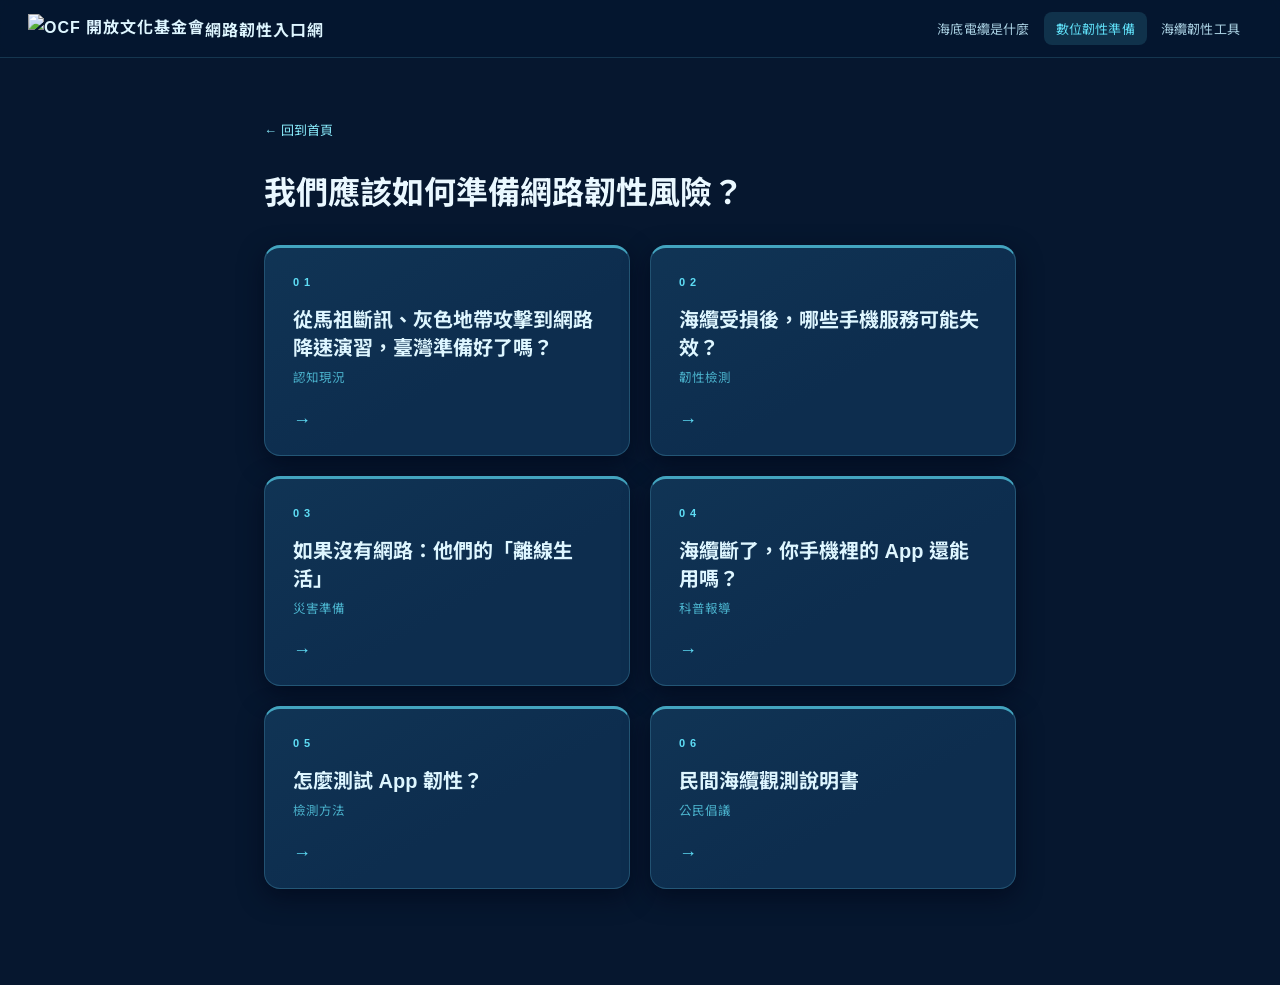
==== commit 3e6fd834: "更新 SEO 標題層級與 05／06 文章命名 統一站名格式，封面改為 h2 主題加 h1 品牌，並修正測試方法與觀測說明書文案。  Co-authored-by: Cursor <cursorage" ====
--- a/articles/index.html
+++ b/articles/index.html
@@ -3,12 +3,12 @@
 <head>
   <meta charset="UTF-8" />
   <meta name="viewport" content="width=device-width, initial-scale=1.0" />
-  <title>文章 — OCF開放文化基金會 網路韌性入口網</title>
+  <title>文章 — 網路韌性入口網 | 財團法人開放文化基金會 (OCF)</title>
   <meta name="description" content="從認知、韌性檢測、災害準備與公民觀測，看見臺灣海纜與網路韌性。" />
   <link rel="canonical" href="https://resilience.ocf.tw/articles/" />
   <meta property="og:type" content="website" />
   <meta property="og:locale" content="zh_TW" />
-  <meta property="og:title" content="文章 — OCF開放文化基金會 網路韌性入口網" />
+  <meta property="og:title" content="文章 — 網路韌性入口網 | 財團法人開放文化基金會 (OCF)" />
   <meta property="og:description" content="從認知、韌性檢測、災害準備與公民觀測，看見臺灣海纜與網路韌性。" />
   <meta property="og:url" content="https://resilience.ocf.tw/articles/" />
   <link rel="icon" href="../favicon.svg" type="image/svg+xml" />
@@ -73,7 +73,7 @@
                 <span class="card-num">05</span>
                 
               </div>
-              <h3>這些 App 是怎麼測的？</h3>
+              <h3>怎麼測試 App 韌性？</h3>
               <p class="article-card-sub">檢測方法</p>
               <span class="card-arrow">→</span>
             </a><a class="article-card" href="../#article/06-community-cable-monitoring" data-article="06-community-cable-monitoring">
@@ -81,7 +81,7 @@
                 <span class="card-num">06</span>
                 
               </div>
-              <h3>民間海纜觀測</h3>
+              <h3>民間海纜觀測說明書</h3>
               <p class="article-card-sub">公民倡議</p>
               <span class="card-arrow">→</span>
             </a></div>
--- a/styles.css
+++ b/styles.css
@@ -349,6 +349,25 @@
   text-shadow: 0 0 28px rgba(94, 221, 245, 0.14);
 }
 
+.cover-brand {
+  display: inline-flex;
+  align-items: center;
+  justify-content: center;
+  gap: 0;
+  margin: 18px 0 0;
+  font-size: clamp(18px, 2.4vw, 24px);
+  font-weight: 700;
+  letter-spacing: 0.04em;
+  line-height: 1.3;
+  color: var(--navy);
+}
+
+.cover-brand-logo {
+  display: block;
+  height: 1.15em;
+  width: auto;
+}
+
 .cover-rule {
   display: flex;
   align-items: center;
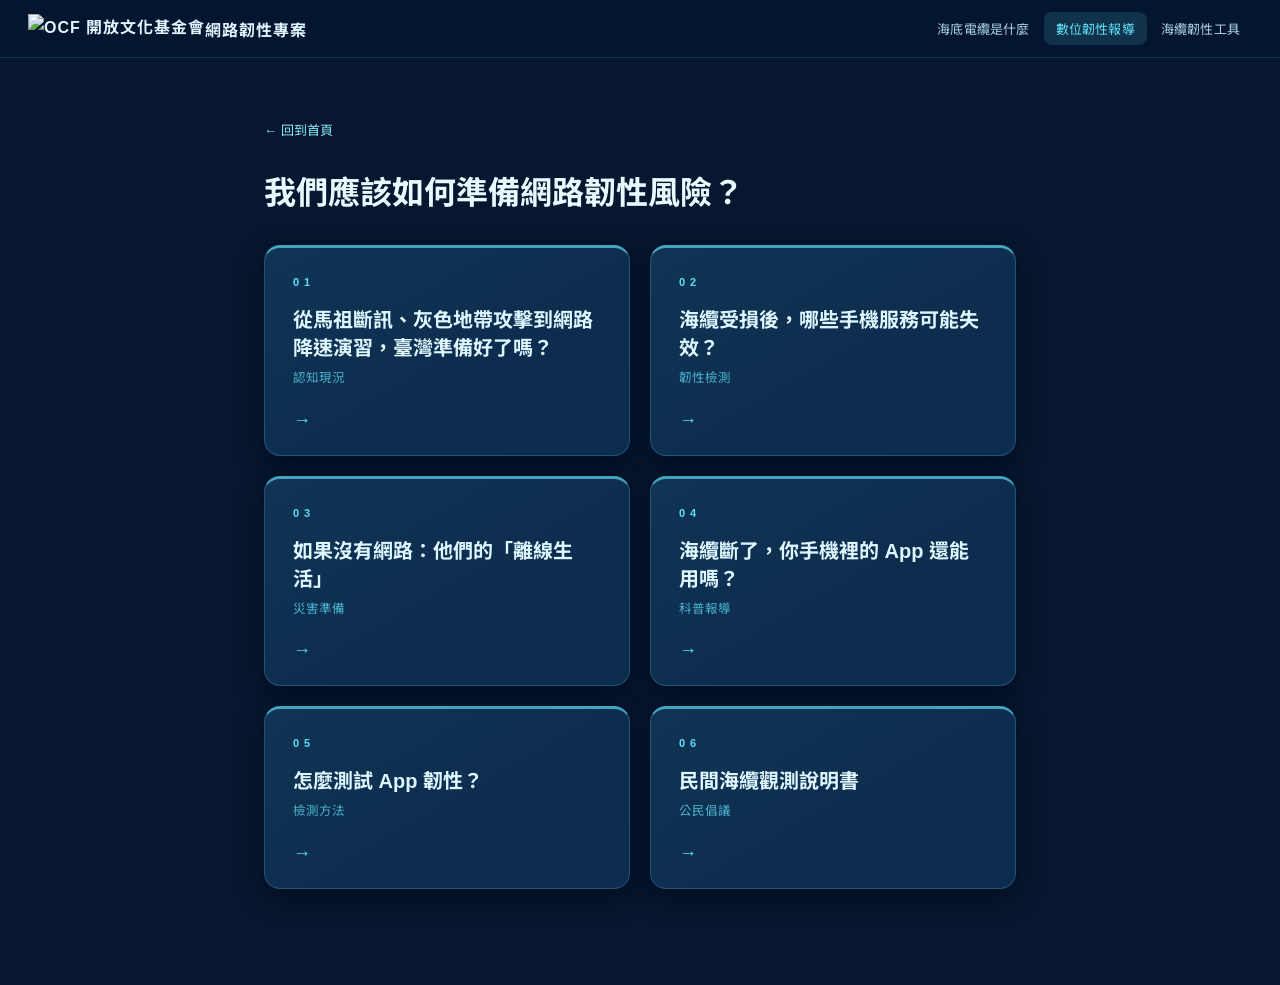
==== commit d8e56a88: "更新 SEO 標題層級，文章命名，導覽專案名稱 統一站名格式，封面改為 h2 主題加 h1 品牌，並修正測試方法與觀測說明書文案。  隱藏封面 h1，導覽改為「網路韌性專案」，並微調封面品牌字級樣式。" ====
--- a/articles/index.html
+++ b/articles/index.html
@@ -21,14 +21,14 @@
 <body>
   <a class="skip-link" href="#main">跳到主要內容</a>
   <header class="site-nav" id="site-nav">
-    <a class="site-nav-brand" href="../"><img class="site-nav-brand-logo" src="https://ocf.tw/mediakit/icon_white.png" alt="OCF 開放文化基金會">網路韌性入口網</a>
+    <a class="site-nav-brand" href="../"><img class="site-nav-brand-logo" src="https://ocf.tw/mediakit/icon_white.png" alt="OCF 開放文化基金會">網路韌性專案</a>
     <button class="site-nav-toggle" type="button" aria-expanded="false" aria-controls="site-nav-menu">
       <span class="visually-hidden">開啟選單</span>
       <span class="site-nav-burger" aria-hidden="true"></span>
     </button>
     <nav id="site-nav-menu" class="site-nav-links" aria-label="主要">
       <a href="../#intro" data-nav="intro"> 海底電纜是什麼 </a>
-      <a href="../#articles" data-nav="articles" class="is-active" aria-current="page"> 數位韌性準備 </a>
+      <a href="../#articles" data-nav="articles" class="is-active" aria-current="page"> 數位韌性報導 </a>
       <a href="../#portals" data-nav="portals"> 海纜韌性工具 </a>
     </nav>
   </header>
--- a/styles.css
+++ b/styles.css
@@ -354,9 +354,10 @@
   align-items: center;
   justify-content: center;
   gap: 0;
-  margin: 18px 0 0;
-  font-size: clamp(18px, 2.4vw, 24px);
-  font-weight: 700;
+  height: 1.5em;
+  margin: 10px 0 0;
+  font-size: clamp(16.2px, 2.16vw, 21.6px);
+  font-weight: 500;
   letter-spacing: 0.04em;
   line-height: 1.3;
   color: var(--navy);
@@ -364,7 +365,7 @@
 
 .cover-brand-logo {
   display: block;
-  height: 1.15em;
+  height: 2.5em;
   width: auto;
 }
 
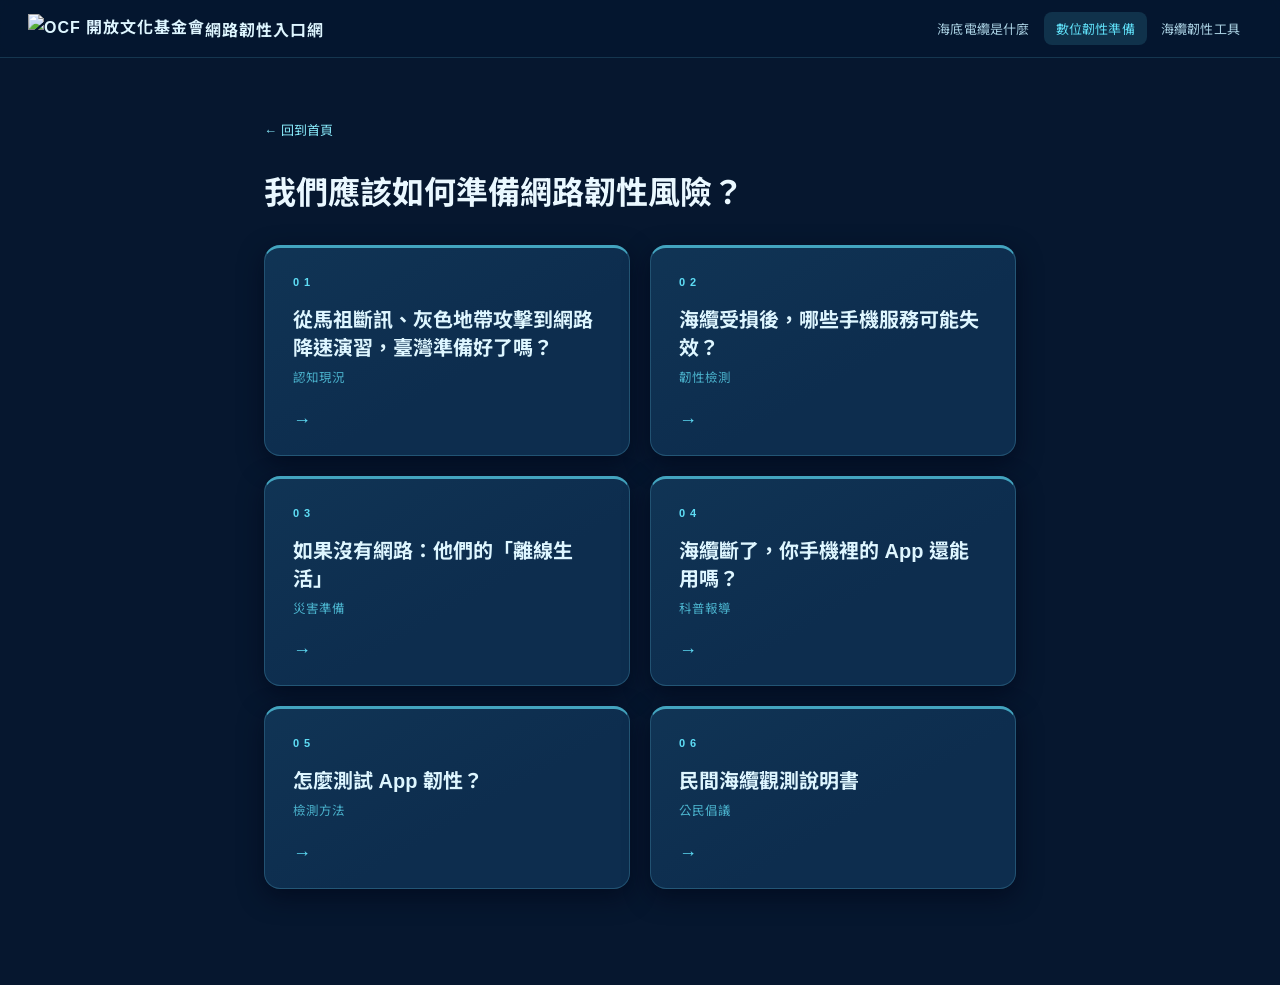
==== commit 45edf8e9: "Merge 3e6fd83438e3a1dbd47725963cb7a9659a76355b into 76cfdc021ece06532adca81d694da1cfb8cb4596" ====
--- a/articles/index.html
+++ b/articles/index.html
@@ -21,14 +21,14 @@
 <body>
   <a class="skip-link" href="#main">跳到主要內容</a>
   <header class="site-nav" id="site-nav">
-    <a class="site-nav-brand" href="../"><img class="site-nav-brand-logo" src="https://ocf.tw/mediakit/icon_white.png" alt="OCF 開放文化基金會">網路韌性專案</a>
+    <a class="site-nav-brand" href="../"><img class="site-nav-brand-logo" src="https://ocf.tw/mediakit/icon_white.png" alt="OCF 開放文化基金會">網路韌性入口網</a>
     <button class="site-nav-toggle" type="button" aria-expanded="false" aria-controls="site-nav-menu">
       <span class="visually-hidden">開啟選單</span>
       <span class="site-nav-burger" aria-hidden="true"></span>
     </button>
     <nav id="site-nav-menu" class="site-nav-links" aria-label="主要">
       <a href="../#intro" data-nav="intro"> 海底電纜是什麼 </a>
-      <a href="../#articles" data-nav="articles" class="is-active" aria-current="page"> 數位韌性報導 </a>
+      <a href="../#articles" data-nav="articles" class="is-active" aria-current="page"> 數位韌性準備 </a>
       <a href="../#portals" data-nav="portals"> 海纜韌性工具 </a>
     </nav>
   </header>
--- a/styles.css
+++ b/styles.css
@@ -354,10 +354,9 @@
   align-items: center;
   justify-content: center;
   gap: 0;
-  height: 1.5em;
-  margin: 10px 0 0;
-  font-size: clamp(16.2px, 2.16vw, 21.6px);
-  font-weight: 500;
+  margin: 18px 0 0;
+  font-size: clamp(18px, 2.4vw, 24px);
+  font-weight: 700;
   letter-spacing: 0.04em;
   line-height: 1.3;
   color: var(--navy);
@@ -365,7 +364,7 @@
 
 .cover-brand-logo {
   display: block;
-  height: 2.5em;
+  height: 1.15em;
   width: auto;
 }
 
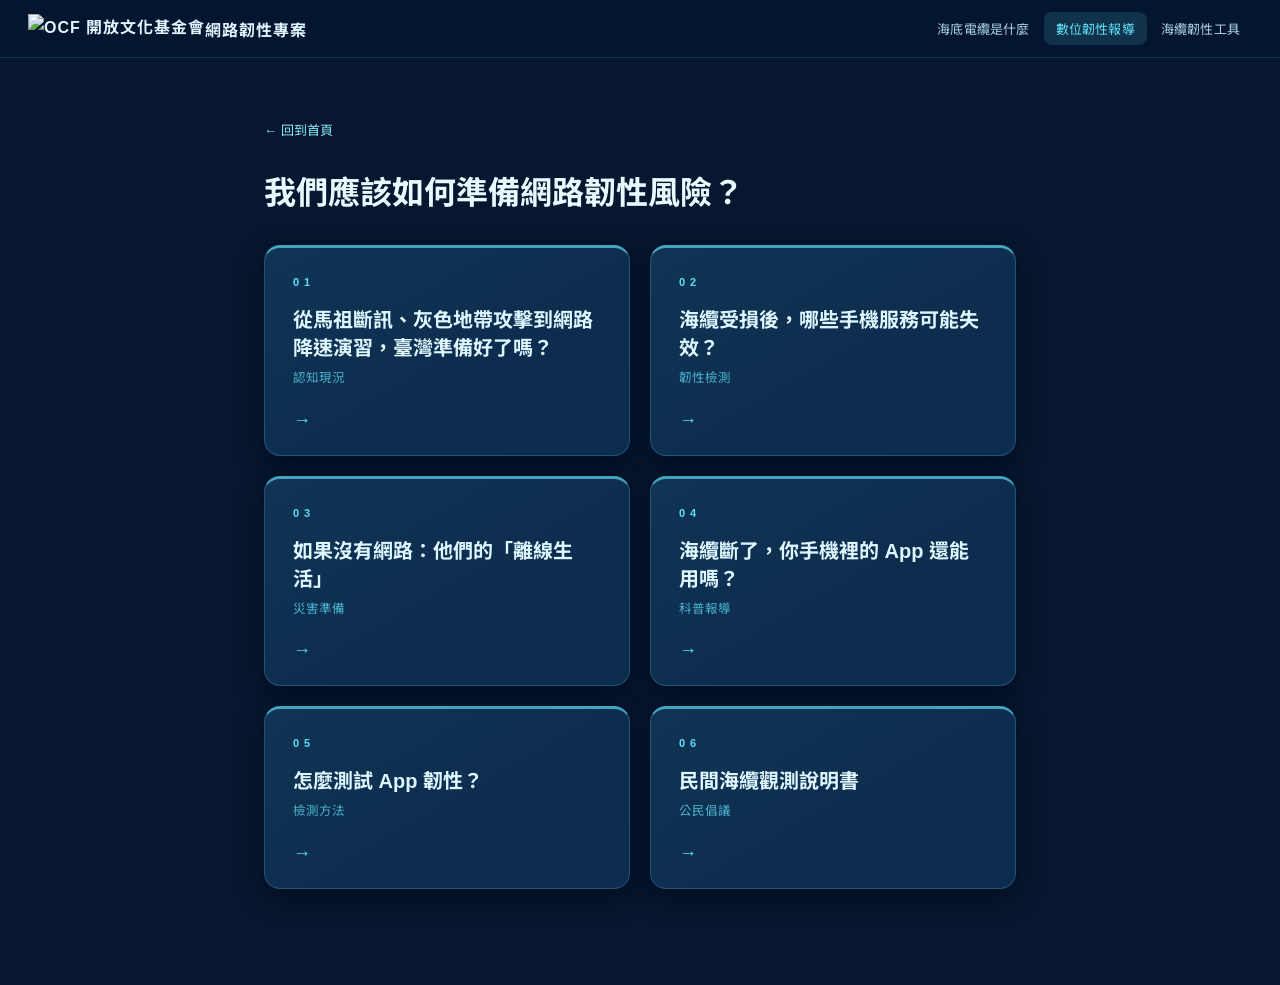
==== commit d7d4a161: "Merge pull request #15 from ocftw/dev 更新品牌識別、首頁敘事結構與 SEO" ====
--- a/articles/index.html
+++ b/articles/index.html
@@ -21,14 +21,14 @@
 <body>
   <a class="skip-link" href="#main">跳到主要內容</a>
   <header class="site-nav" id="site-nav">
-    <a class="site-nav-brand" href="../"><img class="site-nav-brand-logo" src="https://ocf.tw/mediakit/icon_white.png" alt="OCF 開放文化基金會">網路韌性入口網</a>
+    <a class="site-nav-brand" href="../"><img class="site-nav-brand-logo" src="https://ocf.tw/mediakit/icon_white.png" alt="OCF 開放文化基金會">網路韌性專案</a>
     <button class="site-nav-toggle" type="button" aria-expanded="false" aria-controls="site-nav-menu">
       <span class="visually-hidden">開啟選單</span>
       <span class="site-nav-burger" aria-hidden="true"></span>
     </button>
     <nav id="site-nav-menu" class="site-nav-links" aria-label="主要">
       <a href="../#intro" data-nav="intro"> 海底電纜是什麼 </a>
-      <a href="../#articles" data-nav="articles" class="is-active" aria-current="page"> 數位韌性準備 </a>
+      <a href="../#articles" data-nav="articles" class="is-active" aria-current="page"> 數位韌性報導 </a>
       <a href="../#portals" data-nav="portals"> 海纜韌性工具 </a>
     </nav>
   </header>
--- a/styles.css
+++ b/styles.css
@@ -354,9 +354,10 @@
   align-items: center;
   justify-content: center;
   gap: 0;
-  margin: 18px 0 0;
-  font-size: clamp(18px, 2.4vw, 24px);
-  font-weight: 700;
+  height: 1.5em;
+  margin: 10px 0 0;
+  font-size: clamp(16.2px, 2.16vw, 21.6px);
+  font-weight: 500;
   letter-spacing: 0.04em;
   line-height: 1.3;
   color: var(--navy);
@@ -364,7 +365,7 @@
 
 .cover-brand-logo {
   display: block;
-  height: 1.15em;
+  height: 2.5em;
   width: auto;
 }
 
@@ -512,6 +513,47 @@
 
 .is-merged-journey-source {
   display: none;
+}
+
+
+/* ── Section title blocks ── */
+.section-title-block {
+  position: relative;
+  z-index: 2;
+  scroll-margin-top: var(--header-h);
+  scroll-snap-align: start;
+}
+
+.section-title-stage {
+  display: flex;
+  flex-direction: column;
+  align-items: center;
+  justify-content: center;
+  gap: 14px;
+  padding: 56px 24px 40px;
+  background:
+    linear-gradient(to bottom, transparent, color-mix(in srgb, var(--cyan) 8%, transparent)),
+    var(--bg);
+  border-top: 1px solid color-mix(in srgb, var(--navy) 18%, transparent);
+  border-bottom: 1px solid color-mix(in srgb, var(--navy) 18%, transparent);
+}
+
+.section-title {
+  margin: 0;
+  max-width: 16em;
+  font-size: clamp(18px, 3vw, 32px);
+  font-weight: 700;
+  letter-spacing: 0.08em;
+  line-height: 1.35;
+  text-align: center;
+  color: var(--navy);
+}
+
+.section-title-stage .portals-lead {
+  margin: 0;
+  max-width: 40em;
+  text-align: center;
+  line-height: 1.65;
 }
 
 /* ── Scenes ── */
@@ -753,23 +795,17 @@
   box-shadow: none;
 }
 
-.articles-intro,
-.portals-header {
+.articles-intro {
   max-width: 720px;
   margin: 0 0 56px;
 }
 
-.articles-headline,
-.portals-title {
+.articles-headline {
   font-size: 32px;
   font-weight: 700;
   color: var(--navy);
   line-height: 1.35;
   margin-bottom: 14px;
-}
-
-.portals-title {
-  font-size: 28px;
 }
 
 .articles-lead,
@@ -924,7 +960,7 @@
   background:
     radial-gradient(circle at 18% 0%, rgba(40, 164, 203, 0.09), transparent 32%),
     var(--bg-alt);
-  padding: 100px 6% 80px;
+  padding: 0 6% 80px;
   box-shadow: none;
 }
 
@@ -2056,6 +2092,17 @@
   user-select: text;
 }
 
+.article-panel--stack {
+  display: flex;
+  flex-direction: column;
+  gap: 28px;
+}
+
+.article-panel--stack .article-teaser + .article-teaser {
+  padding-top: 28px;
+  border-top: 1px solid color-mix(in srgb, var(--card-border) 85%, transparent);
+}
+
 .article-panel h2 {
   font-size: clamp(20px, 2.4vw, 26px);
 }
@@ -2382,6 +2429,10 @@
     grid-template-columns: 1fr;
   }
 
+  .scene.article-scene {
+    --scene-vh: 100 !important;
+  }
+
   .panel.signal-panel {
     top: auto;
     right: 4%;
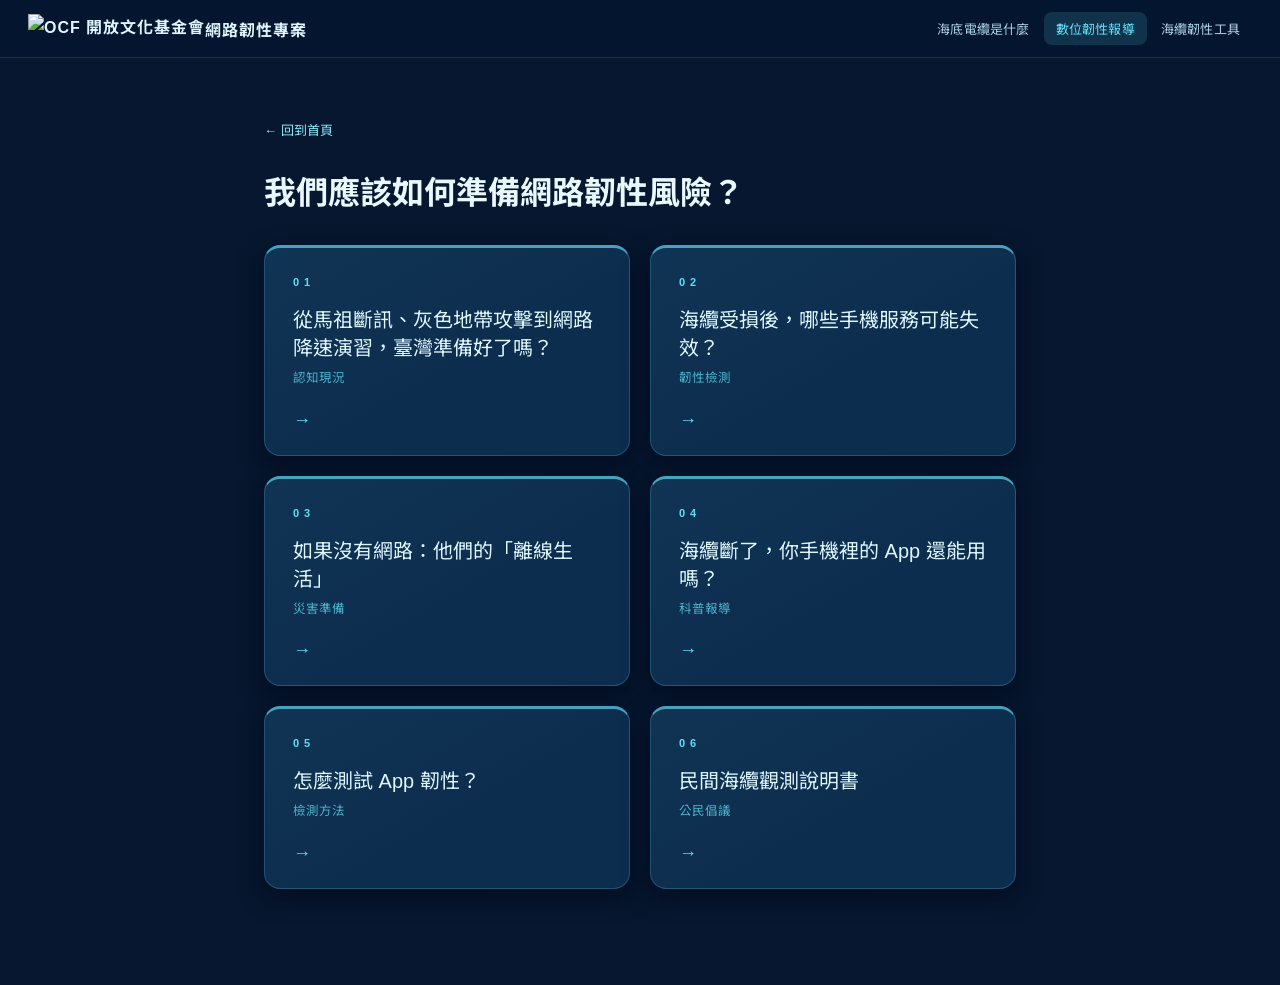
==== commit 9a2eed27: "將資源檔移入對應資料夾，更新 README 結構說明 將 js、css、json 移入對應資料夾並更新路徑  Co-authored-by: Cursor <cursoragent@cursor.co" ====
--- a/articles/index.html
+++ b/articles/index.html
@@ -15,7 +15,7 @@
   <link rel="preconnect" href="https://fonts.googleapis.com" />
   <link rel="preconnect" href="https://fonts.gstatic.com" crossorigin />
   <link href="https://fonts.googleapis.com/css2?family=Noto+Sans+TC:wght@400;500;700&display=swap" rel="stylesheet" />
-  <link rel="stylesheet" href="../styles.css" />
+  <link rel="stylesheet" href="../assets/styles.css" />
   
 </head>
 <body>
@@ -27,6 +27,7 @@
       <span class="site-nav-burger" aria-hidden="true"></span>
     </button>
     <nav id="site-nav-menu" class="site-nav-links" aria-label="主要">
+      <a href="../#cover" data-nav="cover"> 網路韌性專案 </a>
       <a href="../#intro" data-nav="intro"> 海底電纜是什麼 </a>
       <a href="../#articles" data-nav="articles" class="is-active" aria-current="page"> 數位韌性報導 </a>
       <a href="../#portals" data-nav="portals"> 海纜韌性工具 </a>
@@ -87,6 +88,6 @@
             </a></div>
     </div>
   </main>
-  <script src="../app.js"></script>
+  <script src="../assets/app.js"></script>
 </body>
 </html>
--- a/assets/styles.css
+++ b/assets/styles.css
@@ -0,0 +1,2758 @@
+:root {
+  color-scheme: dark;
+  --navy: #def6ff;
+  --cyan: #5eddf5;
+  --text-dark: #eaf8ff;
+  --text-mid: #a8cfe1;
+  --text-dim: #78a7bf;
+  --bg: #071a34;
+  --bg-soft: #0b294a;
+  --bg-alt: #09213f;
+  --bg-footer: #020c20;
+  --bg-cover: #04132b;
+  --bg-stage: #082544;
+  --card: #0d2d4e;
+  --nav-bg: #05172f;
+  --nav-border: rgba(112, 218, 244, 0.16);
+  --nav-hover: rgba(94, 221, 245, 0.14);
+  --card-border: rgba(112, 218, 244, 0.22);
+  --card-hover: #123b62;
+  --link: #88eafa;
+  --warning: #f4c96c;
+  --route-domestic: #54e3c2;
+  --route-overseas: #8aa7ff;
+  --prose: #d8eef7;
+  --article-bg: #06172f;
+  --article-dialog-bg: #101b2b;
+  --tool-bg: #0b2949;
+  --header-h: 58px;
+  --divider: rgba(112, 218, 244, 0.2);
+  --shadow: rgba(0, 7, 25, 0.62);
+  --illus-sky-1: #0b3b69;
+  --illus-sky-2: #061c3a;
+  --illus-sea-1: #12658c;
+  --illus-sea-2: #0a3867;
+  --illus-bed-1: #0b2c51;
+  --illus-bed-2: #04152f;
+  --illus-line: var(--navy);
+  --illus-glow: #2d93b5;
+  --illus-ink: #020a1d;
+}
+
+*,
+*::before,
+*::after {
+  box-sizing: border-box;
+  margin: 0;
+  padding: 0;
+}
+
+html {
+  scroll-behavior: auto;
+  scroll-snap-type: y proximity;
+}
+
+html,
+body {
+  background: var(--bg);
+  color: var(--text-dark);
+  font-family: Arial, 'Noto Sans TC', sans-serif;
+}
+
+html {
+  overflow-x: clip;
+}
+
+body {
+  overflow-x: visible;
+}
+
+img,
+svg {
+  display: block;
+  max-width: 100%;
+}
+
+p {
+  line-height: 1.4;
+}
+
+a {
+  color: inherit;
+}
+
+button {
+  font: inherit;
+  background: none;
+  border: none;
+  cursor: pointer;
+}
+
+.skip-link {
+  position: absolute;
+  left: -999px;
+  top: 8px;
+  z-index: 200;
+  background: var(--card);
+  padding: 8px 14px;
+  border-radius: 8px;
+}
+
+.skip-link:focus {
+  left: 8px;
+}
+
+.visually-hidden {
+  position: absolute;
+  width: 1px;
+  height: 1px;
+  overflow: hidden;
+  clip: rect(0 0 0 0);
+  white-space: nowrap;
+}
+
+/* ── Site navbar ── */
+.site-nav {
+  position: fixed;
+  top: 0;
+  left: 0;
+  right: 0;
+  z-index: 80;
+  display: flex;
+  align-items: center;
+  justify-content: space-between;
+  gap: 20px;
+  height: var(--header-h);
+  padding: 0 28px;
+  background: color-mix(in srgb, var(--nav-bg) 92%, transparent);
+  border-bottom: 1px solid var(--nav-border);
+  backdrop-filter: blur(14px) saturate(1.2);
+}
+
+.site-nav-brand {
+  display: inline-flex;
+  align-items: center;
+  gap: 0;
+  flex-shrink: 0;
+  font-size: 16px;
+  font-weight: 700;
+  letter-spacing: 1px;
+  color: var(--navy);
+  text-decoration: none;
+  white-space: nowrap;
+}
+
+.site-nav-brand-logo {
+  display: block;
+  height: 29px;
+  width: auto;
+  flex-shrink: 0;
+}
+
+.site-nav-brand:hover {
+  color: var(--cyan);
+}
+
+.site-nav-links {
+  display: flex;
+  align-items: center;
+  gap: 2px;
+}
+
+.site-nav-links a {
+  display: inline-flex;
+  align-items: center;
+  gap: 4px;
+  padding: 7px 12px;
+  border-radius: 8px;
+  font-size: 13px;
+  letter-spacing: 0.2px;
+  color: var(--text-mid);
+  text-decoration: none;
+  white-space: nowrap;
+}
+
+.site-nav-links a:hover,
+.site-nav-links a.is-active {
+  color: var(--cyan);
+  background: var(--nav-hover);
+}
+
+.site-nav-links > a[data-nav="cover"] {
+  display: none;
+}
+
+.site-nav-ext {
+  font-size: 11px;
+  opacity: 0.7;
+}
+
+.site-nav-toggle {
+  display: none;
+  width: 40px;
+  height: 40px;
+  align-items: center;
+  justify-content: center;
+  border-radius: 8px;
+}
+
+.site-nav-current {
+  display: none;
+  overflow: hidden;
+  text-overflow: ellipsis;
+  white-space: nowrap;
+  font-size: 14px;
+  font-weight: 400;
+  letter-spacing: 0.02em;
+  color: var(--navy);
+}
+
+.site-nav-burger,
+.site-nav-burger::before,
+.site-nav-burger::after {
+  display: block;
+  width: 18px;
+  height: 2px;
+  background: var(--navy);
+  border-radius: 1px;
+}
+
+.site-nav-burger {
+  position: relative;
+}
+
+.site-nav-burger::before,
+.site-nav-burger::after {
+  content: '';
+  position: absolute;
+  left: 0;
+}
+
+.site-nav-burger::before {
+  top: -6px;
+}
+
+.site-nav-burger::after {
+  top: 6px;
+}
+
+.site-nav.is-open .site-nav-burger {
+  background: transparent;
+}
+
+.site-nav.is-open .site-nav-burger::before {
+  top: 0;
+  transform: rotate(45deg);
+}
+
+.site-nav.is-open .site-nav-burger::after {
+  top: 0;
+  transform: rotate(-45deg);
+}
+
+/* ── Cover ── */
+.cover {
+  position: relative;
+  height: 100dvh;
+  min-height: 100dvh;
+  scroll-snap-align: start;
+  display: flex;
+  align-items: center;
+  justify-content: center;
+  padding: var(--header-h) 24px 88px;
+  background: var(--bg-cover);
+  color: var(--navy);
+  text-align: center;
+  overflow: hidden;
+}
+
+.cover-map {
+  position: absolute;
+  inset: 0;
+  pointer-events: none;
+}
+
+.cover-map .maplibregl-map,
+.cover-map .maplibregl-canvas,
+.cover-map .maplibregl-canvas-container {
+  width: 100%;
+  height: 100%;
+}
+
+.cover-map-readout {
+  margin: 0;
+  padding: 6px 10px;
+  background: color-mix(in srgb, var(--tool-bg) 88%, transparent);
+  border: 1px solid var(--nav-border);
+  border-radius: 8px;
+  font-size: 11px;
+  font-family: Arial, 'Noto Sans TC', sans-serif;
+  letter-spacing: 0;
+  color: var(--text-mid);
+  white-space: nowrap;
+}
+
+.cover-map-zoom {
+  display: flex;
+  flex-direction: column;
+  overflow: hidden;
+  border-radius: 8px;
+  border: 1px solid var(--nav-border);
+  background: var(--tool-bg);
+  box-shadow: 0 4px 14px var(--shadow);
+}
+
+.cover-map-zoom button {
+  width: 36px;
+  height: 36px;
+  font-size: 20px;
+  line-height: 1;
+  color: var(--navy);
+}
+
+.cover-map-zoom button + button {
+  border-top: 1px solid var(--nav-border);
+}
+
+.cover-map-zoom button:hover {
+  background: var(--card-hover);
+  color: var(--cyan);
+}
+
+.cover-map-veil {
+  position: absolute;
+  inset: 0;
+  pointer-events: none;
+  background:
+    radial-gradient(circle at 50% 38%, rgba(79, 211, 239, 0.14) 0%, rgba(15, 91, 145, 0.2) 32%, transparent 64%),
+    linear-gradient(180deg, rgba(2, 39, 84, 0.3) 0%, rgba(2, 12, 36, 0.68) 72%, var(--illus-sky-2) 100%);
+}
+
+.cover-map-attrib {
+  position: absolute;
+  left: 16px;
+  bottom: 14px;
+  z-index: 2;
+  font-size: 10px;
+  letter-spacing: 0.04em;
+  color: var(--text-dim);
+  pointer-events: auto;
+}
+
+.cover-map-attrib a {
+  color: inherit;
+  text-decoration: none;
+}
+
+.cover-map-attrib a:hover {
+  text-decoration: underline;
+}
+
+.cover-inner {
+  position: relative;
+  z-index: 1;
+  max-width: 720px;
+  pointer-events: auto;
+  user-select: text;
+}
+
+.cover-title {
+  font-size: clamp(28px, 4.2vw, 42px);
+  font-weight: 700;
+  letter-spacing: 0.04em;
+  line-height: 1.35;
+  text-shadow: 0 0 28px rgba(94, 221, 245, 0.14);
+}
+
+.cover-brand {
+  display: inline-flex;
+  align-items: center;
+  justify-content: center;
+  gap: 0;
+  height: 1.5em;
+  margin: 10px 0 0;
+  font-size: clamp(16.2px, 2.16vw, 21.6px);
+  font-weight: 500;
+  letter-spacing: 0.04em;
+  line-height: 1.3;
+  color: var(--navy);
+}
+
+.cover-brand-logo {
+  display: block;
+  height: 2.5em;
+  width: auto;
+}
+
+.cover-rule {
+  display: flex;
+  align-items: center;
+  gap: 16px;
+  width: min(560px, 100%);
+  margin: 28px auto 32px;
+  color: var(--navy);
+  font-size: 20px;
+  font-weight: 500;
+  letter-spacing: 0.08em;
+  white-space: nowrap;
+}
+
+.cover-rule::before,
+.cover-rule::after {
+  content: '';
+  flex: 1;
+  min-width: 0;
+  height: 1px;
+  background: currentColor;
+}
+
+.cover-lead {
+  display: grid;
+  gap: 14px;
+  max-width: 580px;
+  margin: 0 auto;
+  font-size: 16px;
+  line-height: 1.8;
+  letter-spacing: 0.035em;
+  text-align: left;
+  color: var(--navy);
+}
+
+.cover-lead p {
+  margin: 0;
+}
+
+.cover-continue {
+  margin-top: 4px;
+}
+
+.cover-continue a {
+  display: inline-flex;
+  align-items: center;
+  gap: 0.4em;
+  color: var(--cyan);
+  text-decoration: none;
+  font-weight: 500;
+}
+
+.cover-continue a:hover {
+  text-decoration: underline;
+  text-underline-offset: 3px;
+}
+
+.cover-continue i {
+  font-size: 0.9em;
+}
+
+html.is-cover-preview,
+html.is-cover-preview body {
+  height: 100%;
+  overflow: hidden;
+}
+
+html.is-cover-preview main > :not(#cover) {
+  display: none !important;
+}
+
+html.is-cover-preview #cover {
+  height: 100dvh;
+  min-height: 100dvh;
+}
+
+.signal-journey .intro-stage {
+  overflow: hidden;
+}
+
+.signal-journey-foreground,
+.signal-journey-landscape {
+  position: absolute;
+  inset: 0;
+  width: 100%;
+  height: 100%;
+  max-width: none;
+}
+
+.signal-journey-landscape {
+  z-index: 1;
+  opacity: 0;
+  will-change: opacity, transform;
+}
+
+.signal-journey-foreground {
+  z-index: 2;
+}
+
+.signal-journey-foreground .intro-background {
+  will-change: opacity;
+}
+
+.signal-journey-foreground #iphone {
+  will-change: opacity, transform;
+}
+
+.signal-journey-foreground #basestation {
+  will-change: transform;
+}
+
+.signal-journey-foreground #iphone > text,
+.signal-journey-foreground #iphone > line,
+.signal-journey-foreground #iphone > circle {
+  opacity: 0;
+}
+
+.station-outbound-flow {
+  will-change: d;
+}
+
+#phone-base-pair,
+.journey-world {
+  will-change: transform;
+}
+
+.panel.signal-panel {
+  will-change: opacity;
+}
+
+@media (min-width: 801px) {
+  .panel.signal-panel {
+    top: 132px;
+    left: 5%;
+    transform: none;
+  }
+}
+
+.signal-panel--journey {
+  opacity: 0;
+  pointer-events: none;
+}
+
+.is-merged-journey-source {
+  display: none;
+}
+
+
+/* ── Section title blocks ── */
+.section-title-block {
+  position: relative;
+  z-index: 2;
+  scroll-margin-top: var(--header-h);
+  /* 短區塊若只 snap 上緣，上下捲動時容易跟鄰近不滿一屏內容互搶；
+     改由上下緣各設一個 snap 點（::before / ::after）。 */
+  scroll-snap-align: none;
+}
+
+.section-title-block::before,
+.section-title-block::after {
+  content: '';
+  display: block;
+  height: 1px;
+  overflow: hidden;
+  pointer-events: none;
+}
+
+.section-title-block::before {
+  scroll-snap-align: start;
+  scroll-margin-top: var(--header-h);
+}
+
+.section-title-block::after {
+  scroll-snap-align: end;
+}
+
+.section-title-stage {
+  display: flex;
+  flex-direction: column;
+  align-items: center;
+  justify-content: center;
+  gap: 14px;
+  padding: 56px 24px 40px;
+  background:
+    linear-gradient(to bottom, transparent, color-mix(in srgb, var(--cyan) 8%, transparent)),
+    var(--bg);
+  border-top: 1px solid color-mix(in srgb, var(--navy) 18%, transparent);
+  border-bottom: 1px solid color-mix(in srgb, var(--navy) 18%, transparent);
+}
+
+.section-title {
+  margin: 0;
+  max-width: 16em;
+  font-size: clamp(18px, 3vw, 32px);
+  font-weight: 700;
+  letter-spacing: 0.08em;
+  line-height: 1.35;
+  text-align: center;
+  color: var(--navy);
+}
+
+.section-title-stage .portals-lead {
+  margin: 0;
+  max-width: 40em;
+  text-align: center;
+  line-height: 1.65;
+}
+
+/* ── Scenes ── */
+.scene {
+  height: calc(var(--scene-vh, 100) * 1vh);
+  position: relative;
+  scroll-snap-align: start;
+}
+
+.scene-sticky {
+  position: sticky;
+  top: 0;
+  height: 100dvh;
+  overflow: hidden;
+  --p: 0;
+}
+
+.scene-art {
+  position: absolute;
+  inset: 0;
+}
+
+.scene-art svg {
+  width: 100%;
+  height: 100%;
+}
+
+/* ── Info panels ── */
+.panel {
+  position: absolute;
+  left: 5%;
+  top: 50%;
+  transform: translateY(-50%);
+  width: min(420px, calc(100vw - 48px));
+  padding: 24px 20px 24px 24px;
+  background: linear-gradient(145deg, color-mix(in srgb, var(--card) 95%, var(--cyan)), var(--card) 46%);
+  border-radius: 16px;
+  box-shadow: 0 18px 48px var(--shadow), 0 0 30px rgba(49, 177, 218, 0.035);
+  border: 1px solid var(--card-border);
+  opacity: 1;
+  pointer-events: auto;
+  user-select: text;
+  z-index: 5;
+}
+
+.panel h2 {
+  font-size: 26px;
+  font-weight: 700;
+  line-height: 1.32;
+  margin-bottom: 4px;
+}
+
+.panel p {
+  font-size: 14px;
+  color: var(--text-mid);
+  margin-bottom: 8px;
+}
+
+.panel p:last-of-type {
+  margin-bottom: 0;
+}
+
+.panel strong {
+  color: var(--text-dark);
+  font-weight: 700;
+}
+
+.panel-rule {
+  width: 32px;
+  height: 2px;
+  background: var(--cyan);
+  opacity: 0.7;
+  border-radius: 1px;
+  margin: 12px 0 14px;
+}
+
+.stat-row {
+  display: grid;
+  grid-template-columns: repeat(auto-fit, minmax(96px, 1fr));
+  gap: 8px;
+  margin-top: 16px;
+}
+
+.stat {
+  padding: 10px 8px;
+  background: color-mix(in srgb, var(--cyan) 7%, transparent);
+  border: 1px solid color-mix(in srgb, var(--cyan) 16%, transparent);
+  border-radius: 10px;
+  text-align: center;
+}
+
+.stat-n {
+  font-size: 20px;
+  font-weight: 700;
+  color: var(--cyan);
+  line-height: 1.15;
+}
+
+.stat-l {
+  font-size: 10px;
+  color: var(--text-dim);
+  margin-top: 4px;
+  letter-spacing: 0.4px;
+}
+
+.tags {
+  display: flex;
+  flex-wrap: wrap;
+  gap: 6px;
+  margin-top: 14px;
+}
+
+.tag {
+  display: inline-block;
+  padding: 3px 10px;
+  font-size: 11px;
+  letter-spacing: 0.4px;
+  border: 1px solid color-mix(in srgb, var(--cyan) 32%, transparent);
+  border-radius: 999px;
+  color: var(--cyan);
+  background: var(--nav-hover);
+}
+
+.scroll-hint {
+  display: none;
+}
+
+/* ── Depth gauge ── */
+.depth-gauge {
+  position: absolute;
+  right: 30px;
+  top: 50%;
+  transform: translateY(-50%);
+  height: 62vh;
+  width: 150px;
+  pointer-events: none;
+  z-index: 6;
+  opacity: 1;
+}
+
+.dg-track {
+  position: absolute;
+  right: 7px;
+  top: 0;
+  bottom: 0;
+  width: 2px;
+  border-radius: 1px;
+  background: linear-gradient(to bottom, color-mix(in srgb, var(--cyan) 20%, transparent), color-mix(in srgb, var(--cyan) 52%, transparent));
+}
+
+.dg-mark {
+  position: absolute;
+  right: 14px;
+  transform: translateY(-50%);
+  text-align: right;
+  white-space: nowrap;
+  color: var(--text-mid);
+  font-size: 11px;
+}
+
+.dg-mark::after {
+  content: '';
+  position: absolute;
+  right: -11px;
+  top: 50%;
+  width: 9px;
+  height: 1px;
+  background: color-mix(in srgb, var(--cyan) 48%, transparent);
+  transform: translateY(-50%);
+}
+
+.dg-mark b {
+  display: block;
+  font-weight: 700;
+  color: var(--navy);
+  font-size: 12.5px;
+}
+
+.dg-mark small {
+  font-size: 9px;
+  letter-spacing: 1px;
+  color: var(--text-dim);
+}
+
+.dg-mark em {
+  display: block;
+  font-style: normal;
+  font-size: 9.5px;
+  letter-spacing: 1px;
+  color: var(--cyan);
+  margin-top: 1px;
+}
+
+.dg-mark.is-boundary.is-lit b,
+.dg-mark.is-boundary.is-lit em {
+  color: var(--warning);
+}
+
+.dg-cursor {
+  position: absolute;
+  right: 3px;
+  width: 11px;
+  height: 11px;
+  border-radius: 50%;
+  background: var(--cyan);
+  box-shadow: 0 0 9px color-mix(in srgb, var(--cyan) 82%, transparent);
+  transform: translate(50%, -50%);
+  top: var(--cursor, 8%);
+}
+
+.depth-gauge.is-dark .dg-track {
+  background: linear-gradient(to bottom, color-mix(in srgb, var(--cyan) 28%, transparent), color-mix(in srgb, var(--cyan) 70%, transparent));
+}
+.depth-gauge.is-dark .dg-mark,
+.depth-gauge.is-dark .dg-mark small {
+  color: color-mix(in srgb, var(--text-mid) 72%, transparent);
+}
+.depth-gauge.is-dark .dg-mark b {
+  color: var(--text-dark);
+}
+.depth-gauge.is-dark .dg-mark em {
+  color: var(--link);
+}
+.depth-gauge.is-dark .dg-mark::after {
+  background: color-mix(in srgb, var(--cyan) 58%, transparent);
+}
+
+/* ── Articles / portals / footer ── */
+.end-block {
+  position: relative;
+  z-index: 30;
+}
+
+.articles {
+  background:
+    radial-gradient(circle at 78% 8%, rgba(30, 143, 187, 0.1), transparent 34%),
+    var(--bg);
+  padding: 120px 6% 100px;
+  box-shadow: none;
+}
+
+.articles-intro {
+  max-width: 720px;
+  margin: 0 0 56px;
+}
+
+.articles-headline {
+  font-size: 32px;
+  font-weight: 700;
+  color: var(--navy);
+  line-height: 1.35;
+  margin-bottom: 14px;
+}
+
+.articles-lead,
+.portals-lead {
+  font-size: 15px;
+  color: var(--text-mid);
+}
+
+.articles-grid,
+.portals-grid {
+  display: grid;
+  grid-template-columns: repeat(auto-fit, minmax(280px, 1fr));
+  gap: 20px;
+  max-width: 1080px;
+  margin: 0 auto;
+}
+
+.article-card,
+.portal-card {
+  display: block;
+  padding: 28px 28px 24px;
+  background: linear-gradient(150deg, color-mix(in srgb, var(--card) 96%, var(--cyan)), var(--card) 58%);
+  border: 1px solid var(--card-border);
+  border-radius: 16px;
+  color: inherit;
+  text-decoration: none;
+  box-shadow: 0 8px 24px var(--shadow);
+  transition: transform 0.2s ease;
+}
+
+.article-card {
+  border-top: 3px solid color-mix(in srgb, var(--cyan) 68%, transparent);
+}
+
+.article-card:hover {
+  background: var(--card-hover);
+  border-color: var(--cyan);
+}
+
+.portal-card:hover {
+  background: var(--card-hover);
+  transform: translateY(-4px);
+}
+
+.portal-card-image {
+  aspect-ratio: 1.756;
+  overflow: hidden;
+  border-radius: 10px;
+  margin-bottom: 18px;
+}
+
+.portal-card-image img {
+  display: block;
+  width: 100%;
+  height: 100%;
+  object-fit: cover;
+  object-position: top;
+}
+
+.portals-grid-row {
+  grid-column: 1 / -1;
+  display: grid;
+  grid-template-columns: repeat(2, 1fr);
+  gap: 20px;
+}
+
+.portal-card--social .portal-card-desc {
+  margin-bottom: 12px;
+}
+
+.portal-card-social {
+  font-size: 14px;
+  color: var(--text-mid);
+}
+
+.portal-card-social a {
+  display: inline-flex;
+  align-items: center;
+  color: var(--cyan);
+  text-decoration: none;
+}
+
+.portal-card-social a i {
+  margin-right: 0.3em;
+}
+
+.portal-card-social a:hover {
+  text-decoration: underline;
+}
+
+.card-top {
+  display: flex;
+  justify-content: space-between;
+  align-items: center;
+  margin-bottom: 18px;
+}
+
+.card-num {
+  font-size: 11px;
+  letter-spacing: 5px;
+  color: var(--cyan);
+  font-weight: 700;
+}
+
+.draft-tag {
+  font-size: 10px;
+  letter-spacing: 2px;
+  color: var(--text-dim);
+  padding: 3px 9px;
+  border: 1px solid var(--card-border);
+  border-radius: 20px;
+}
+
+.article-card h3,
+.portal-card h3 {
+  font-size: 20px;
+  font-weight: 400;
+  color: var(--navy);
+  line-height: 1.4;
+  margin-bottom: 8px;
+}
+
+.article-card-sub {
+  font-size: 12.5px;
+  color: var(--cyan);
+  opacity: 0.75;
+  margin-bottom: 22px;
+}
+
+.portal-card-desc {
+  font-size: 13.5px;
+  color: var(--text-mid);
+}
+
+.card-arrow {
+  font-size: 18px;
+  color: var(--cyan);
+  display: inline-block;
+}
+
+.closing-screen {
+  display: flex;
+  flex-direction: column;
+  min-height: 100dvh;
+  scroll-snap-align: none;
+  scroll-margin-top: var(--header-h);
+}
+
+.closing-screen::before,
+.closing-screen::after {
+  content: '';
+  display: block;
+  flex: 0 0 auto;
+  height: 1px;
+  overflow: hidden;
+  pointer-events: none;
+}
+
+.closing-screen::before {
+  scroll-snap-align: start;
+  scroll-margin-top: var(--header-h);
+}
+
+.closing-screen::after {
+  scroll-snap-align: end;
+}
+
+.portals {
+  flex: 1;
+  display: flex;
+  flex-direction: column;
+  justify-content: center;
+  background:
+    radial-gradient(circle at 18% 0%, rgba(40, 164, 203, 0.09), transparent 32%),
+    var(--bg-alt);
+  padding: 0 6% 80px;
+  box-shadow: none;
+}
+
+.portals-inner {
+  max-width: 1080px;
+  margin: 0 auto;
+}
+
+.site-footer {
+  background: var(--bg-footer);
+  padding: 22px 6%;
+  color: var(--text-mid);
+  box-shadow: none;
+}
+
+.footer-inner {
+  max-width: 1080px;
+  margin: 0 auto;
+  display: flex;
+  flex-wrap: wrap;
+  align-items: center;
+  justify-content: space-between;
+  gap: 10px 28px;
+}
+
+.footer-org {
+  display: inline-flex;
+  align-items: center;
+  gap: 0;
+  font-weight: 700;
+  color: var(--navy);
+  font-size: 15px;
+  text-decoration: none;
+  letter-spacing: 0.02em;
+}
+
+.footer-org-logo {
+  display: inline-flex;
+  flex-shrink: 0;
+  line-height: 0;
+}
+
+.footer-org-logo img {
+  display: block;
+  height: 32px;
+  width: auto;
+}
+
+.footer-right {
+  display: flex;
+  flex-wrap: wrap;
+  align-items: center;
+  gap: 6px 20px;
+}
+
+.footer-github {
+  color: var(--cyan);
+  text-decoration: none;
+  font-size: 13.5px;
+}
+
+.footer-github:hover,
+.footer-org:hover {
+  text-decoration: underline;
+  text-underline-offset: 3px;
+}
+
+.footer-copy {
+  margin: 0;
+  font-size: 12.5px;
+  color: var(--text-dim);
+}
+
+html.is-modal-open,
+html.is-modal-open body {
+  overflow: hidden;
+}
+
+/* ── Article modal ── */
+.article-dialog {
+  width: min(720px, calc(100vw - 32px));
+  height: min(92dvh, 960px);
+  max-height: min(92dvh, 960px);
+  margin: auto;
+  padding: 0;
+  border: 1px solid color-mix(in srgb, var(--cyan) 24%, var(--divider));
+  border-radius: 18px;
+  background: var(--article-dialog-bg);
+  color: var(--text-dark);
+  box-shadow:
+    0 0 0 1px rgba(222, 246, 255, 0.04) inset,
+    0 0 34px rgba(94, 221, 245, 0.08),
+    0 28px 80px var(--shadow);
+  overflow: hidden;
+  flex-direction: column;
+}
+
+dialog.article-dialog {
+  display: none;
+}
+
+dialog.article-dialog[open] {
+  display: flex;
+}
+
+dialog.article-dialog::backdrop {
+  background: rgba(1, 8, 25, 0.72);
+  backdrop-filter: blur(8px);
+}
+
+.article-dialog--page {
+  display: flex;
+  position: relative;
+  z-index: 1;
+  width: min(720px, calc(100vw - 32px));
+  height: min(92dvh, 960px);
+  max-height: min(92dvh, 960px);
+}
+
+.article-dialog-bar {
+  flex-shrink: 0;
+  display: flex;
+  justify-content: flex-end;
+  align-items: center;
+  padding: 10px 12px 0;
+  background: var(--article-dialog-bg);
+}
+
+.article-dialog-close {
+  width: 40px;
+  height: 40px;
+  display: inline-flex;
+  align-items: center;
+  justify-content: center;
+  border-radius: 999px;
+  color: var(--navy);
+  background: var(--bg-soft);
+  text-decoration: none;
+}
+
+.article-dialog-close:hover,
+.article-dialog-close:focus-visible {
+  color: var(--cyan);
+  background: var(--card-hover);
+}
+
+.article-dialog-close svg {
+  width: 22px;
+  height: 22px;
+}
+
+.article-dialog-scroll {
+  flex: 1 1 auto;
+  min-height: 0;
+  overflow: auto;
+  overflow-anchor: none;
+  overscroll-behavior: contain;
+}
+
+.article-wrap--modal {
+  max-width: none;
+  padding: 4px 32px 64px;
+}
+
+.article-standalone .site-nav {
+  display: none;
+}
+
+.article-modal-page {
+  position: relative;
+  min-height: 100dvh;
+  display: grid;
+  place-items: center;
+  padding: 16px;
+}
+
+.article-modal-page-backdrop {
+  position: absolute;
+  inset: 0;
+  background: rgba(1, 8, 25, 0.72);
+  backdrop-filter: blur(8px);
+}
+
+html:has(.article-modal-page),
+html:has(.article-modal-page) body {
+  background: var(--bg-cover);
+}
+
+.flourish-embed iframe {
+  width: 100%;
+  border: 0;
+  display: block;
+  border-radius: 8px;
+  background: var(--bg-soft);
+}
+
+.flourish-chart iframe {
+  height: min(560px, 70vh);
+}
+
+.flourish-table iframe {
+  height: min(720px, 78vh);
+}
+
+@media (prefers-reduced-motion: no-preference) {
+  dialog.article-dialog[open] {
+    animation: article-dialog-in 0.22s ease-out;
+  }
+
+  dialog.article-dialog::backdrop {
+    animation: article-backdrop-in 0.22s ease-out;
+  }
+}
+
+@keyframes article-dialog-in {
+  from {
+    opacity: 0;
+    transform: translateY(12px) scale(0.98);
+  }
+  to {
+    opacity: 1;
+    transform: none;
+  }
+}
+
+@keyframes article-backdrop-in {
+  from {
+    opacity: 0;
+  }
+  to {
+    opacity: 1;
+  }
+}
+
+@media (max-width: 720px) {
+  .article-dialog,
+  .article-dialog--page {
+    width: 100vw;
+    height: 100dvh;
+    max-height: 100dvh;
+    border-radius: 0;
+  }
+
+  .article-wrap,
+  .article-wrap--modal {
+    padding: 4px 20px 48px;
+  }
+
+  .article-modal-page {
+    padding: 0;
+  }
+}
+
+.article-wrap {
+  max-width: none;
+  margin: 0;
+  padding: 4px 36px 64px;
+}
+
+.article-wrap.article-wrap--modal {
+  padding-right: 32px;
+  padding-left: 32px;
+}
+
+.article-wrap h1 {
+  font-size: clamp(26px, 3.6vw, 36px);
+  line-height: 1.3;
+  margin-bottom: 16px;
+}
+
+.article-desc {
+  font-size: 17px;
+  color: var(--text-mid);
+  margin-bottom: 12px;
+}
+
+.article-meta {
+  font-size: 13px;
+  color: var(--text-dim);
+  margin-bottom: 28px;
+}
+
+.article-toc {
+  margin: 0 0 36px;
+  padding: 18px 20px 16px;
+  border: 1px solid var(--card-border);
+  border-radius: 12px;
+}
+
+.article-toc-title {
+  margin: 0 0 10px;
+  font-size: 13px;
+  font-weight: 700;
+  letter-spacing: 0.08em;
+  color: var(--navy);
+}
+
+.article-toc-list {
+  margin: 0;
+  padding: 0;
+  list-style: none;
+  display: grid;
+  gap: 8px;
+}
+
+.article-toc-list a {
+  color: var(--text-mid);
+  text-decoration: none;
+  font-size: 15px;
+  line-height: 1.45;
+}
+
+.article-toc-list a:hover,
+.article-toc-list a:focus-visible {
+  color: var(--cyan);
+  text-decoration: underline;
+  text-underline-offset: 3px;
+}
+
+.prose {
+  font-size: 17px;
+  line-height: 1.9;
+  color: var(--prose);
+  overflow-x: auto;
+}
+
+.prose h2 {
+  font-size: 22px;
+  margin: 2em 0 0.6em;
+  scroll-margin-top: calc(var(--header-h) + 16px);
+}
+
+.prose h3 {
+  font-size: 18px;
+  margin: 1.6em 0 0.5em;
+}
+
+.prose p,
+.prose ul,
+.prose ol {
+  margin-bottom: 1.1em;
+}
+
+.prose ul,
+.prose ol {
+  padding-left: 1.3em;
+}
+
+.prose a {
+  color: var(--link);
+}
+
+.prose blockquote {
+  border-left: 3px solid color-mix(in srgb, var(--cyan) 62%, transparent);
+  padding: 4px 0 4px 16px;
+  color: var(--text-mid);
+  margin: 1.6em 0;
+}
+
+.article-page {
+  background: var(--article-bg);
+  min-height: 100dvh;
+}
+
+.back-home {
+  display: inline-block;
+  margin-bottom: 28px;
+  font-size: 13px;
+  color: var(--link);
+  text-decoration: none;
+}
+
+.article-list {
+  max-width: 800px;
+  margin: 0 auto;
+  padding: 120px 24px 96px;
+}
+
+.article-list h1 {
+  font-size: 32px;
+  margin-bottom: 32px;
+}
+
+.prose img {
+  width: 100%;
+  height: auto;
+  border-radius: 10px;
+  margin: 1.4em 0;
+  background: var(--bg-soft);
+}
+
+.prose table {
+  width: 100%;
+  min-width: 560px;
+  border-collapse: collapse;
+  font-size: 14px;
+  line-height: 1.55;
+  margin: 1.2em 0 1.6em;
+}
+
+.prose th,
+.prose td {
+  border: 1px solid var(--card-border);
+  padding: 8px 10px;
+  text-align: left;
+  vertical-align: top;
+}
+
+.prose th {
+  background: var(--bg-soft);
+  font-weight: 700;
+}
+
+.prose .flourish-embed {
+  margin: 1.4em 0 1.8em;
+}
+
+.prose hr {
+  border: 0;
+  border-top: 1px solid var(--divider);
+  margin: 2em 0;
+}
+
+@media (max-width: 640px) {
+  .site-nav {
+    padding: 0 14px 0 18px;
+    gap: 10px;
+    cursor: pointer;
+  }
+
+  .site-nav-brand {
+    font-size: 0;
+  }
+
+  .site-nav-current {
+    display: block;
+    position: absolute;
+    left: 50%;
+    top: 50%;
+    transform: translate(-50%, -50%);
+    max-width: min(52vw, calc(100% - 120px));
+    text-align: center;
+    pointer-events: none;
+  }
+
+  .site-nav-toggle {
+    display: flex;
+    order: 2;
+    margin-left: auto;
+    flex-shrink: 0;
+  }
+
+  .site-nav-links {
+    position: absolute;
+    top: var(--header-h);
+    left: 0;
+    right: 0;
+    display: none;
+    flex-direction: column;
+    gap: 0;
+    padding: 8px 12px 14px;
+    background: color-mix(in srgb, var(--nav-bg) 96%, transparent);
+    border-bottom: 1px solid var(--nav-border);
+    box-shadow: 0 12px 24px var(--shadow);
+  }
+
+  .site-nav.is-open .site-nav-links {
+    display: flex;
+  }
+
+  .site-nav-links a {
+    padding: 12px 10px;
+    font-size: 15px;
+  }
+}
+
+@media (min-width: 641px) {
+  .site-nav-links {
+    order: 2;
+    margin-left: auto;
+  }
+}
+
+@media (max-width: 800px) {
+  .footer-inner {
+    flex-direction: column;
+    align-items: flex-start;
+    gap: 8px;
+  }
+
+  .panel {
+    left: 4%;
+    right: 4%;
+    width: auto;
+    max-width: none;
+    top: auto;
+    bottom: 18px;
+    transform: none;
+    padding: 24px 20px 24px 24px;
+  }
+
+  .panel h2 {
+    font-size: 18px;
+  }
+
+  .panel p {
+    font-size: 13px;
+  }
+
+  .cover {
+    padding-bottom: 72px;
+  }
+
+  .cover-title {
+    font-size: 26px;
+  }
+
+  .cover-rule {
+    gap: 16px;
+    margin: 22px auto 24px;
+    font-size: 20px;
+    letter-spacing: 0.03em;
+  }
+
+  .cover-lead {
+    gap: 10px;
+    font-size: 13px;
+    line-height: 1.65;
+  }
+}
+
+.signal-flow {
+  animation: signal-flow 0.85s linear infinite;
+}
+
+@keyframes signal-flow {
+  to {
+    stroke-dashoffset: -18;
+  }
+}
+
+.radio-wave path {
+  animation: radio-breathe 2.8s ease-in-out infinite;
+}
+
+.radio-wave path:nth-child(2),
+.radio-wave path:nth-child(5) {
+  animation-delay: 0.28s;
+}
+
+.radio-wave path:nth-child(3),
+.radio-wave path:nth-child(6) {
+  animation-delay: 0.56s;
+}
+
+@keyframes radio-breathe {
+  0%,
+  100% {
+    opacity: 0.2;
+  }
+  50% {
+    opacity: 1;
+  }
+}
+
+@media (prefers-reduced-motion: reduce) {
+  html {
+    scroll-snap-type: none;
+  }
+
+  .scroll-hint,
+  .article-card,
+  .portal-card,
+  .site-nav,
+  .signal-flow,
+  .radio-wave path,
+  .land-pin-dot,
+  .land-pin-dot::after {
+    animation: none;
+    transition: none;
+  }
+
+  .land-pin-dot::after {
+    content: none;
+  }
+}
+
+/* ── Scene stages (from Astro component styles) ── */
+.intro-stage,
+.journey-intro-stage,
+.journey-stage,
+.sea-intro-stage,
+.sea-stage,
+.land-stage,
+.tw-stage,
+.network-stage {
+  position: absolute;
+  inset: 0;
+}
+
+.intro-stage,
+.journey-intro-stage,
+.journey-stage,
+.sea-intro-stage,
+.sea-stage {
+  background: var(--bg);
+}
+
+.journey-intro-stage,
+.journey-stage,
+.sea-intro-stage,
+.sea-stage {
+  background: var(--bg-stage);
+  overflow: hidden;
+}
+
+.journey-intro-stage {
+  background:
+    radial-gradient(circle at 72% 44%, rgba(22, 116, 160, 0.16), transparent 34%),
+    var(--illus-sky-2);
+}
+
+.journey-intro-panel {
+  max-width: 430px;
+}
+
+.journey-stage {
+  --journey-enter-opacity: 1;
+  --journey-enter-shift: 0px;
+  --journey-enter-scale: 1;
+}
+
+.journey-svg {
+  opacity: var(--journey-enter-opacity);
+  transform: translateY(var(--journey-enter-shift)) scale(var(--journey-enter-scale));
+  transform-origin: center 58%;
+  will-change: opacity, transform;
+}
+
+.journey-stage::after {
+  content: '';
+  position: absolute;
+  z-index: 1;
+  right: 0;
+  bottom: 0;
+  left: 0;
+  height: 18%;
+  background: linear-gradient(180deg, transparent, var(--illus-sea-2));
+  pointer-events: none;
+}
+
+.sea-intro-panel {
+  max-width: 430px;
+}
+
+@media (min-width: 801px) {
+  .sea-intro-panel {
+    top: 132px;
+    transform: none;
+  }
+}
+
+.sea-hazard-stage {
+  padding-top: var(--header-h);
+  background:
+    linear-gradient(180deg, var(--illus-sky-2) 0 44.2%, var(--illus-sea-2) 44.2% 100%);
+}
+
+.sea-hazard-story {
+  scroll-snap-align: none;
+}
+
+.sea-hazard-viewport {
+  position: absolute;
+  z-index: 2;
+  inset: 0;
+  overflow: hidden;
+}
+
+.sea-hazard-grid {
+  display: flex;
+  width: 264%;
+  height: 100%;
+  will-change: transform;
+}
+
+.sea-hazard-slide {
+  position: relative;
+  display: flex;
+  flex: 0 0 calc(100% / 3);
+  min-width: 0;
+  height: 100%;
+  justify-content: center;
+}
+
+.sea-hazard-margin {
+  position: absolute;
+  top: 0;
+  z-index: 0;
+  width: max(0px, calc((100% - 600px) / 2));
+  height: 100%;
+  max-width: none;
+}
+
+.sea-hazard-margin--left {
+  left: 0;
+  width: max(2px, calc((100% - 600px) / 2 + min(250px, 19vw) + 2px));
+}
+
+.sea-hazard-margin--right {
+  right: 0;
+  width: max(4px, calc((100% - 600px) / 2 - min(250px, 19vw) + 4px));
+}
+
+/* The shortened desktop slide spacing leaves 12vw beyond the final slide.
+   Extend the last seabed strip into that space so the scene never exposes
+   the water background at the end of the horizontal journey. */
+.sea-hazard-slide:last-child .sea-hazard-margin--right {
+  right: -12vw;
+  width: max(calc(12vw + 4px), calc((100% - 600px) / 2 - min(250px, 19vw) + 12vw + 4px));
+}
+
+.sea-hazard-frame {
+  position: relative;
+  z-index: 1;
+  display: flex;
+  height: 100%;
+  width: 600px;
+  max-width: 100%;
+  transform: translateX(min(250px, 19vw));
+}
+
+.sea-hazard-transition {
+  position: relative;
+  flex: 0 0 60px;
+  width: 60px;
+  height: 100%;
+  max-width: none;
+  margin-inline: -1px;
+}
+
+.sea-hazard {
+  position: relative;
+  flex: 0 0 auto;
+  width: min(480px, 100%);
+  height: 100%;
+  min-width: 0;
+  overflow: hidden;
+}
+
+.sea-hazard h2 {
+  position: absolute;
+  z-index: 5;
+  top: clamp(100px, 14.8vh, 124px);
+  left: 50%;
+  width: max-content;
+  max-width: calc(100% - 24px);
+  transform: translateX(-50%);
+  color: var(--text-dark);
+  font-size: 20px;
+  line-height: 1.3;
+  white-space: nowrap;
+}
+
+.sea-hazard > p {
+  position: absolute;
+  z-index: 5;
+  top: clamp(136px, 19.8vh, 166px);
+  left: 50%;
+  bottom: auto;
+  width: max-content;
+  max-width: none;
+  transform: translateX(-50%);
+  color: var(--text-mid);
+  font-size: 16px;
+  text-align: center;
+  white-space: nowrap;
+}
+
+.sea-hazard-environment {
+  position: absolute;
+  top: 0;
+  bottom: 0;
+  left: -2px;
+  z-index: 1;
+  width: calc(100% + 4px);
+  height: 100%;
+  max-width: none;
+}
+
+.sea-water-fill {
+  fill: transparent;
+}
+
+.sea-bed-line {
+  fill: none;
+  stroke: var(--illus-line);
+  stroke-width: 2.2;
+  stroke-linecap: round;
+  stroke-linejoin: round;
+  vector-effect: non-scaling-stroke;
+}
+
+.sea-bed-fill {
+  fill: var(--illus-bed-2);
+}
+
+.sea-bed-line {
+  opacity: 0.76;
+}
+
+.sea-tool-line {
+  fill: none;
+  stroke: var(--illus-line);
+  stroke-width: 2.2;
+  stroke-linecap: round;
+  stroke-dasharray: 7 8;
+  vector-effect: non-scaling-stroke;
+  opacity: 0.82;
+}
+
+.sea-dredge-pipe-shell,
+.sea-dredge-pipe-core {
+  fill: none;
+  stroke-linecap: round;
+  stroke-linejoin: round;
+  vector-effect: non-scaling-stroke;
+}
+
+.sea-dredge-pipe-shell {
+  stroke: var(--illus-line);
+  stroke-width: 14;
+}
+
+.sea-dredge-pipe-core {
+  stroke: color-mix(in srgb, var(--cyan) 48%, var(--illus-sea-2));
+  stroke-width: 8;
+}
+
+.sea-dredge-intake {
+  fill: color-mix(in srgb, var(--cyan) 18%, var(--bg-stage));
+  stroke: var(--illus-line);
+  stroke-width: 3;
+  stroke-linejoin: round;
+  vector-effect: non-scaling-stroke;
+}
+
+.sea-dredge-intake-mouth {
+  fill: none;
+  stroke: var(--illus-line);
+  stroke-width: 5;
+  stroke-linecap: round;
+  vector-effect: non-scaling-stroke;
+}
+
+.sea-cable-glow,
+.sea-cable-line,
+.sea-cable-signal {
+  fill: none;
+  stroke-linecap: round;
+  stroke-linejoin: round;
+  vector-effect: non-scaling-stroke;
+}
+
+.sea-cable-glow,
+.sea-cable-line {
+  stroke: var(--warning);
+}
+
+.sea-cable-glow {
+  stroke-width: 11;
+  opacity: 0.2;
+}
+
+.sea-cable-line {
+  stroke-width: 5;
+}
+
+.sea-cable-signal {
+  stroke: var(--cyan);
+  stroke-width: 2.2;
+  stroke-dasharray: 10 8;
+}
+
+.sea-excavation-edge {
+  fill: none;
+  stroke: color-mix(in srgb, var(--warning) 58%, var(--illus-line));
+  stroke-width: 3;
+  stroke-linejoin: round;
+  vector-effect: non-scaling-stroke;
+}
+
+.sea-sand-flow {
+  fill: var(--warning);
+  opacity: 0.9;
+}
+
+.sea-vessel,
+.sea-tool {
+  position: absolute;
+  z-index: 3;
+  height: auto;
+  object-fit: contain;
+  pointer-events: none;
+  user-select: none;
+}
+
+.sea-vessel--fishing {
+  top: 33.7%;
+  left: 50%;
+  width: min(48%, 220px);
+  transform: translateX(-50%);
+}
+
+.sea-vessel--ship,
+.sea-ship-stern-fix {
+  top: 33.9%;
+  left: 50%;
+  width: min(70%, 330px);
+  transform: translateX(-50%);
+}
+
+.sea-ship-stern-fix {
+  position: absolute;
+  z-index: 4;
+  height: auto;
+  overflow: visible;
+  pointer-events: none;
+}
+
+.sea-ship-stern-fix path {
+  fill: none;
+  stroke: #e8faff;
+  stroke-width: 4;
+  stroke-linecap: round;
+  stroke-linejoin: round;
+  vector-effect: non-scaling-stroke;
+}
+
+.sea-vessel--dredger {
+  top: 35%;
+  left: 49%;
+  width: min(72%, 340px);
+  clip-path: inset(0 0 0 1%);
+  transform: translateX(-50%);
+}
+
+.sea-tool--trawl {
+  top: auto;
+  bottom: 12.8%;
+  left: 50%;
+  width: min(66%, 310px);
+  transform: translateX(-50%);
+  animation: sea-trawl-drag 4.2s ease-in-out infinite;
+}
+
+.sea-hazard--trawl .sea-tool-line {
+  animation: sea-trawl-link-drag 4.2s ease-in-out infinite;
+}
+
+.sea-hazard--anchor {
+  --sea-anchor-motion-duration: 3s;
+  --sea-anchor-motion-easing: cubic-bezier(0.42, 0, 0.58, 1);
+}
+
+.sea-hazard--anchor .sea-tool-line {
+  animation: sea-anchor-link-lift var(--sea-anchor-motion-duration) var(--sea-anchor-motion-easing) infinite;
+}
+
+.sea-hazard--anchor .sea-cable-glow,
+.sea-hazard--anchor .sea-cable-line,
+.sea-hazard--anchor .sea-cable-signal {
+  animation: sea-anchor-cable-lift var(--sea-anchor-motion-duration) var(--sea-anchor-motion-easing) infinite;
+}
+
+.sea-tool--anchor {
+  top: 58.9%;
+  left: 54%;
+  width: min(23%, 108px);
+  transform: translateX(-50%);
+  animation: sea-anchor-lift var(--sea-anchor-motion-duration) var(--sea-anchor-motion-easing) infinite;
+}
+
+@keyframes sea-trawl-drag {
+  0%,
+  100% {
+    transform: translateX(-56%);
+  }
+  50% {
+    transform: translateX(-38%);
+  }
+}
+
+@keyframes sea-trawl-link-drag {
+  0%,
+  100% {
+    d: path("M192 342 C202 432 224 552 250 628");
+  }
+  50% {
+    d: path("M192 342 C208 432 248 552 307 628");
+  }
+}
+
+@keyframes sea-trawl-link-drag-mobile {
+  0%,
+  100% {
+    d: path("M192 342 C202 432 224 552 250 628");
+  }
+  50% {
+    d: path("M192 342 C210 432 254 552 322 628");
+  }
+}
+
+@keyframes sea-anchor-lift {
+  0%,
+  100% {
+    transform: translate(-50%, 0);
+  }
+  50% {
+    transform: translate(-50%, -18px);
+  }
+}
+
+@keyframes sea-anchor-link-lift {
+  0%,
+  100% {
+    d: path("M318 340 C304 394 286 486 252 552");
+  }
+  50% {
+    d: path("M318 340 C304 382 286 468 252 534");
+  }
+}
+
+@keyframes sea-anchor-cable-lift {
+  0%,
+  100% {
+    d: path("M0 580 C112 580 174 588 216 548 C232 530 238 490 250 472 C256 464 264 464 270 472 C282 490 278 530 292 554 C326 594 410 580 480 580");
+  }
+  50% {
+    d: path("M0 580 C112 580 174 588 216 536 C232 512 238 472 250 454 C256 446 264 446 270 454 C282 472 278 512 292 542 C326 592 410 580 480 580");
+  }
+}
+
+@keyframes sea-anchor-cable-lift-mobile {
+  0%,
+  100% {
+    d: path("M0 580 C112 580 174 588 216 520 C232 480 238 440 250 424 C256 416 264 416 270 424 C282 440 278 480 292 526 C326 594 410 580 480 580");
+  }
+  50% {
+    d: path("M0 580 C112 580 174 588 216 508 C232 462 238 422 250 406 C256 398 264 398 270 406 C282 422 278 462 292 514 C326 592 410 580 480 580");
+  }
+}
+
+.land-stage {
+  background: var(--bg-stage);
+}
+
+.tw-stage {
+  background: var(--bg-stage);
+}
+
+.article-stage {
+  position: absolute;
+  inset: 0;
+  background:
+    radial-gradient(circle at 76% 42%, rgba(31, 145, 187, 0.1), transparent 38%),
+    var(--bg);
+}
+
+.article-scene {
+  scroll-snap-align: none;
+}
+
+.article-scene#article-01,
+.article-scene#article-03 {
+  scroll-snap-align: start;
+  scroll-margin-top: var(--header-h);
+}
+
+.article-visual {
+  position: absolute;
+  inset: 0;
+}
+
+.article-visual img {
+  width: 100%;
+  height: 100%;
+  object-fit: cover;
+  object-position: center 20%;
+}
+
+.article-visual--photo {
+  display: flex;
+  align-items: center;
+  justify-content: flex-end;
+  padding: 10vh max(6%, 130px) 10vh 44%;
+  background: radial-gradient(ellipse at 70% 45%, var(--bg-soft) 0%, var(--bg) 68%);
+}
+
+.article-visual--chart {
+  display: flex;
+  align-items: center;
+  justify-content: flex-end;
+  padding: 10vh max(4%, 130px) 10vh 44%;
+}
+
+.article-visual--chart iframe {
+  width: 100%;
+  height: min(72vh, 640px);
+  border: 1px solid var(--card-border);
+  border-radius: 14px;
+  background: var(--card);
+  box-shadow: 0 18px 48px var(--shadow);
+}
+
+.article-visual--photo img {
+  width: auto;
+  height: auto;
+  max-width: 100%;
+  max-height: 78vh;
+  object-fit: contain;
+  object-position: center;
+  border-radius: 14px;
+  box-shadow: 0 18px 48px var(--shadow);
+  background: var(--card);
+}
+
+.article-visual--grid {
+  display: grid;
+  gap: 6px;
+  padding: 6px;
+}
+
+.article-visual--grid[data-count='5'] {
+  grid-template-columns: repeat(6, 1fr);
+  grid-template-rows: 1fr 1fr;
+}
+
+.article-visual--grid[data-count='5'] img:nth-child(1) { grid-column: 1 / 3; }
+.article-visual--grid[data-count='5'] img:nth-child(2) { grid-column: 3 / 5; }
+.article-visual--grid[data-count='5'] img:nth-child(3) { grid-column: 5 / 7; }
+.article-visual--grid[data-count='5'] img:nth-child(4) { grid-column: 2 / 4; }
+.article-visual--grid[data-count='5'] img:nth-child(5) { grid-column: 4 / 6; }
+
+.article-visual--quote {
+  display: flex;
+  align-items: center;
+  justify-content: flex-end;
+  padding: 12vh max(8%, 130px) 12vh 46%;
+}
+
+.article-quote {
+  margin: 0;
+  max-width: 22em;
+  font-size: clamp(22px, 3.1vw, 40px);
+  font-weight: 700;
+  color: var(--navy);
+  pointer-events: auto;
+  user-select: text;
+  cursor: text;
+}
+
+.article-quote::before,
+.article-quote::after {
+  color: var(--cyan);
+}
+
+.article-quote::before {
+  content: '「';
+}
+
+.article-quote::after {
+  content: '」';
+}
+
+.article-visual-veil {
+  position: absolute;
+  inset: 0;
+  pointer-events: none;
+  z-index: 1;
+  background: linear-gradient(90deg, var(--bg) 0%, color-mix(in srgb, var(--bg) 48%, transparent) 28%, transparent 50%);
+}
+
+.article-panel {
+  z-index: 6;
+  pointer-events: auto;
+  user-select: text;
+}
+
+.article-panel--stack {
+  display: flex;
+  flex-direction: column;
+  gap: 28px;
+}
+
+.article-panel--stack .article-teaser + .article-teaser {
+  padding-top: 28px;
+  border-top: 1px solid color-mix(in srgb, var(--card-border) 85%, transparent);
+}
+
+.article-panel h2 {
+  font-size: clamp(20px, 2.4vw, 26px);
+}
+
+.article-read {
+  display: inline-flex;
+  margin-top: 16px;
+  pointer-events: auto;
+  color: var(--cyan);
+  font-size: 14px;
+  font-weight: 700;
+  letter-spacing: 0.04em;
+  text-decoration: none;
+}
+
+.article-read:hover,
+.article-read:focus-visible {
+  text-decoration: underline;
+  text-underline-offset: 4px;
+}
+
+.landing-map {
+  position: absolute;
+  inset: 0;
+  pointer-events: none;
+}
+
+.taiwan-map-tools {
+  position: absolute;
+  right: 16px;
+  bottom: 24px;
+  z-index: 4;
+  display: flex;
+  flex-direction: column;
+  align-items: flex-end;
+  gap: 10px;
+  pointer-events: auto;
+}
+
+#taiwan-map .maplibregl-marker:has(.dest-pin.is-draggable) {
+  pointer-events: auto;
+}
+
+#taiwan-map .dest-pin.is-draggable {
+  pointer-events: auto;
+  cursor: grab;
+}
+
+#taiwan-map .dest-pin.is-draggable:active,
+#taiwan-map .dest-pin.is-dragging {
+  cursor: grabbing;
+}
+
+#taiwan-map .dest-pin.is-draggable::before {
+  content: '';
+  position: absolute;
+  inset: -16px;
+  border-radius: 50%;
+}
+
+.taiwan-view-hint {
+  margin: 0;
+  max-width: 280px;
+  padding: 6px 10px;
+  background: color-mix(in srgb, var(--tool-bg) 92%, transparent);
+  border: 1px solid var(--nav-border);
+  border-radius: 8px;
+  font-size: 11px;
+  letter-spacing: 0;
+  color: var(--text-mid);
+  text-align: right;
+}
+
+.taiwan-view-hint[data-state='saved'] {
+  color: #4ade80;
+}
+
+.taiwan-view-hint[data-state='error'] {
+  color: #f87171;
+}
+
+.landing-routes-svg {
+  position: absolute;
+  inset: 0;
+  z-index: 1;
+  pointer-events: none;
+  overflow: hidden;
+}
+
+.landing-map .maplibregl-marker {
+  z-index: 2;
+}
+
+.landing-map .maplibregl-map,
+.landing-map .maplibregl-canvas,
+.landing-map .maplibregl-canvas-container {
+  width: 100%;
+  height: 100%;
+}
+
+.landing-map-veil {
+  position: absolute;
+  inset: 0;
+  pointer-events: none;
+  background: linear-gradient(180deg, rgba(3, 22, 52, 0.16), rgba(2, 13, 35, 0.4));
+  z-index: 1;
+}
+
+.network-story {
+  --landing-pin-opacity: 1;
+  --domestic-pin-opacity: 0;
+  --overseas-pin-opacity: 0;
+  height: 300dvh;
+  scroll-snap-align: none;
+}
+
+.network-story-anchor {
+  position: absolute;
+  top: 48%;
+  left: 0;
+  width: 1px;
+  height: 1px;
+  scroll-margin-top: var(--header-h);
+  pointer-events: none;
+}
+
+.network-stage {
+  background:
+    radial-gradient(circle at 68% 44%, rgba(33, 142, 184, 0.12), transparent 40%),
+    var(--bg-stage);
+}
+
+.network-stage::after {
+  content: '';
+  position: absolute;
+  inset: 0;
+  z-index: 3;
+  background: linear-gradient(180deg, rgba(1, 11, 29, 0.08), transparent 34%, rgba(1, 10, 26, 0.1));
+  pointer-events: none;
+}
+
+.network-panel {
+  --network-shift: 0px;
+  transform: translateY(calc(-50% + var(--network-shift)));
+  will-change: opacity, transform;
+}
+
+.network-panel--global {
+  top: auto;
+  right: 5%;
+  bottom: clamp(28px, 6vh, 64px);
+  left: auto;
+  transform: translateY(var(--network-shift));
+  opacity: 0;
+  pointer-events: none;
+}
+
+.network-stage .landing-routes-svg,
+.network-stage .maplibregl-marker {
+  /* Firefox：will-change: opacity 搭配子元素 opacity 變數時偶發整層不繪製 */
+  will-change: auto;
+}
+
+.network-stage .network-landing-pin .land-pin-dot,
+.network-stage .network-landing-pin .land-pin-label {
+  opacity: var(--landing-pin-opacity, 1);
+}
+
+.network-stage .network-destination-pin--domestic .land-pin-dot,
+.network-stage .network-destination-pin--domestic .land-pin-label {
+  opacity: var(--domestic-pin-opacity, 0);
+}
+
+.network-stage .network-destination-pin--overseas .land-pin-dot,
+.network-stage .network-destination-pin--overseas .land-pin-label {
+  opacity: var(--overseas-pin-opacity, 0);
+}
+
+.network-destination-pin--domestic {
+  --pin-color: var(--route-domestic);
+}
+
+.network-destination-pin--overseas {
+  --pin-color: var(--route-overseas);
+}
+
+.network-legend {
+  display: flex;
+  flex-wrap: wrap;
+  gap: 8px 18px;
+  margin-top: 16px;
+  color: var(--text-mid);
+  font-size: 12px;
+  font-weight: 700;
+}
+
+.network-legend span {
+  display: inline-flex;
+  align-items: center;
+  gap: 7px;
+}
+
+.network-legend-line {
+  display: inline-block;
+  width: 24px;
+  height: 3px;
+  border-radius: 999px;
+  box-shadow: 0 0 9px currentColor;
+}
+
+.network-legend-line--domestic {
+  color: var(--route-domestic);
+  background: currentColor;
+}
+
+.network-legend-line--overseas {
+  color: var(--route-overseas);
+  background: currentColor;
+}
+
+.land-pin {
+  --pin-color: var(--warning);
+  position: absolute;
+  width: 14px;
+  height: 14px;
+  pointer-events: none;
+  overflow: visible;
+}
+
+.land-pin-dot {
+  position: absolute;
+  inset: 0;
+  border-radius: 50%;
+  background: var(--card);
+  border: 3px solid var(--pin-color);
+  box-shadow: 0 0 0 6px color-mix(in srgb, var(--pin-color) 22%, transparent);
+  box-sizing: border-box;
+  animation: land-pin-glow 3.2s ease-in-out infinite;
+}
+
+.land-pin-dot::after {
+  content: '';
+  position: absolute;
+  inset: -4px;
+  border-radius: 50%;
+  border: 2px solid var(--pin-color);
+  animation: land-pin-ring 3.2s ease-in-out infinite;
+}
+
+@keyframes land-pin-glow {
+  0%,
+  100% {
+    box-shadow: 0 0 0 4px color-mix(in srgb, var(--pin-color) 12%, transparent);
+  }
+  50% {
+    box-shadow: 0 0 0 10px color-mix(in srgb, var(--pin-color) 42%, transparent);
+  }
+}
+
+@keyframes land-pin-ring {
+  0%,
+  100% {
+    transform: scale(1);
+    opacity: 0.55;
+  }
+  50% {
+    transform: scale(2.2);
+    opacity: 0;
+  }
+}
+
+.land-pin-label {
+  position: absolute;
+  top: 50%;
+  left: 22px;
+  transform: translateY(-50%);
+  padding: 3px 8px 2px;
+  background: var(--card);
+  border: 1px solid var(--card-border);
+  border-radius: 8px;
+  color: var(--text-dark);
+  font-size: 13px;
+  font-weight: 700;
+  line-height: 1.3;
+  white-space: nowrap;
+  box-shadow: 0 2px 8px var(--shadow);
+}
+
+.land-pin--left .land-pin-label {
+  left: auto;
+  right: 22px;
+}
+
+.intro-svg,
+.land-stage svg,
+.tw-stage svg {
+  width: 100%;
+  height: 100%;
+}
+
+.journey-svg,
+.sea-svg {
+  position: absolute;
+  inset: 0;
+  width: 100%;
+  height: 100%;
+  max-width: none;
+}
+
+.journey-svg .signal-flow {
+  animation-duration: 1.15s;
+}
+
+/* ── Small-breakpoint fixes ──
+   These must stay last in the file: the unconditional rules above
+   (added later, in the "Scene stages" section) share the same
+   specificity as the max-width:800px block earlier in this file and
+   would otherwise win the cascade by source order alone. */
+@media (max-width: 800px) {
+  .portals-grid {
+    grid-template-columns: 1fr;
+  }
+
+  .portals-grid-row {
+    grid-template-columns: 1fr;
+  }
+
+  .scene.article-scene {
+    --scene-vh: 100 !important;
+    scroll-snap-align: start;
+    scroll-margin-top: var(--header-h);
+  }
+
+  .panel.signal-panel {
+    top: auto;
+    right: 4%;
+    bottom: 18px;
+    left: 4%;
+    width: auto;
+  }
+
+  .signal-journey-foreground,
+  .signal-journey-landscape {
+    right: auto;
+    left: calc(50% - var(--signal-canvas-width, 900px) / 2);
+    width: var(--signal-canvas-width, 900px);
+  }
+
+  .network-story {
+    height: 280dvh;
+  }
+
+  .network-panel {
+    transform: translateY(var(--network-shift));
+  }
+
+  .network-panel--global {
+    top: auto;
+    right: 16px;
+    bottom: 16px;
+    left: 16px;
+    width: auto;
+  }
+
+  .network-destination-pin[data-site-id='kinmen'] .land-pin-label {
+    left: 22px;
+    right: auto;
+  }
+
+  .network-destination-pin[data-site-id='matsu'] .land-pin-label {
+    top: calc(50% + 24px);
+  }
+
+  .network-destination-pin[data-site-id='losangeles'] .land-pin-label {
+    top: calc(50% + 20px);
+    left: auto;
+    right: 22px;
+  }
+
+  .sea-intro-panel {
+    bottom: 24px;
+  }
+
+  .sea-hazard-viewport {
+    inset: 0;
+  }
+
+  .sea-hazard-slide {
+    align-items: stretch;
+  }
+
+  .sea-hazard-grid {
+    width: 300%;
+  }
+
+  .sea-hazard-frame {
+    width: 100%;
+    transform: none;
+  }
+
+  .sea-hazard {
+    width: 100%;
+  }
+
+  .sea-hazard-margin,
+  .sea-hazard-transition {
+    display: none;
+  }
+
+  .sea-hazard h2 {
+    top: 80px;
+    width: calc(100% - 12px);
+    font-size: 20px;
+    text-align: center;
+    white-space: normal;
+  }
+
+  .sea-hazard > p {
+    top: 116px;
+    bottom: auto;
+    width: 88%;
+    max-width: 88%;
+    font-size: 10px;
+    white-space: normal;
+  }
+
+  .sea-hazard-stage {
+    background:
+      linear-gradient(180deg, var(--illus-sky-2) 0 30%, var(--illus-sea-2) 30% 100%);
+  }
+
+  .sea-vessel--fishing {
+    top: 19%;
+    width: 150px;
+  }
+
+  .sea-vessel--ship,
+  .sea-ship-stern-fix {
+    top: 20%;
+    width: 210px;
+  }
+
+  .sea-vessel--dredger {
+    top: 20%;
+    width: 220px;
+  }
+
+  .sea-hazard-environment {
+    transform-origin: 0 0;
+    transform: translateY(-6.6px) scaleY(0.664);
+  }
+
+  .sea-tool--trawl {
+    top: 50%;
+    bottom: auto;
+    width: 140px;
+  }
+
+  .sea-hazard--trawl .sea-tool-line {
+    animation-name: sea-trawl-link-drag-mobile;
+  }
+
+  .sea-tool--anchor {
+    top: 38%;
+    left: 54%;
+    width: 65px;
+  }
+
+  .sea-hazard--anchor .sea-cable-glow,
+  .sea-hazard--anchor .sea-cable-line,
+  .sea-hazard--anchor .sea-cable-signal {
+    animation-name: sea-anchor-cable-lift-mobile;
+  }
+
+  .article-visual--photo,
+  .article-visual--quote,
+  .article-visual--chart {
+    padding: 72px 20px 46%;
+    justify-content: center;
+  }
+
+  .article-visual-veil {
+    background: linear-gradient(180deg, transparent 35%, var(--bg) 92%);
+  }
+
+  .article-quote {
+    font-size: 22px;
+    text-align: center;
+  }
+
+  .article-visual--grid[data-count='5'] {
+    grid-template-columns: repeat(3, 1fr);
+    grid-template-rows: 1fr 1fr;
+    padding: 0 0 38%;
+  }
+
+  .article-visual--grid[data-count='5'] img:nth-child(1),
+  .article-visual--grid[data-count='5'] img:nth-child(2),
+  .article-visual--grid[data-count='5'] img:nth-child(3),
+  .article-visual--grid[data-count='5'] img:nth-child(4),
+  .article-visual--grid[data-count='5'] img:nth-child(5) {
+    grid-column: auto;
+  }
+}
+
+@media (max-height: 520px) {
+  .sea-hazard h2 {
+    top: 8px;
+    font-size: 18px;
+  }
+
+  .sea-hazard > p {
+    top: 36px;
+    font-size: 9px;
+  }
+}
+
+@media (prefers-reduced-motion: reduce) {
+  .network-story {
+    height: 200dvh;
+  }
+
+  .network-panel,
+  .network-stage .landing-routes-svg,
+  .network-stage .maplibregl-marker {
+    transition: none;
+  }
+
+  .sea-tool--trawl,
+  .sea-hazard--trawl .sea-tool-line,
+  .sea-tool--anchor,
+  .sea-sand-flow,
+  .sea-hazard--anchor .sea-tool-line,
+  .sea-hazard--anchor .sea-cable-glow,
+  .sea-hazard--anchor .sea-cable-line,
+  .sea-hazard--anchor .sea-cable-signal {
+    animation: none;
+  }
+}
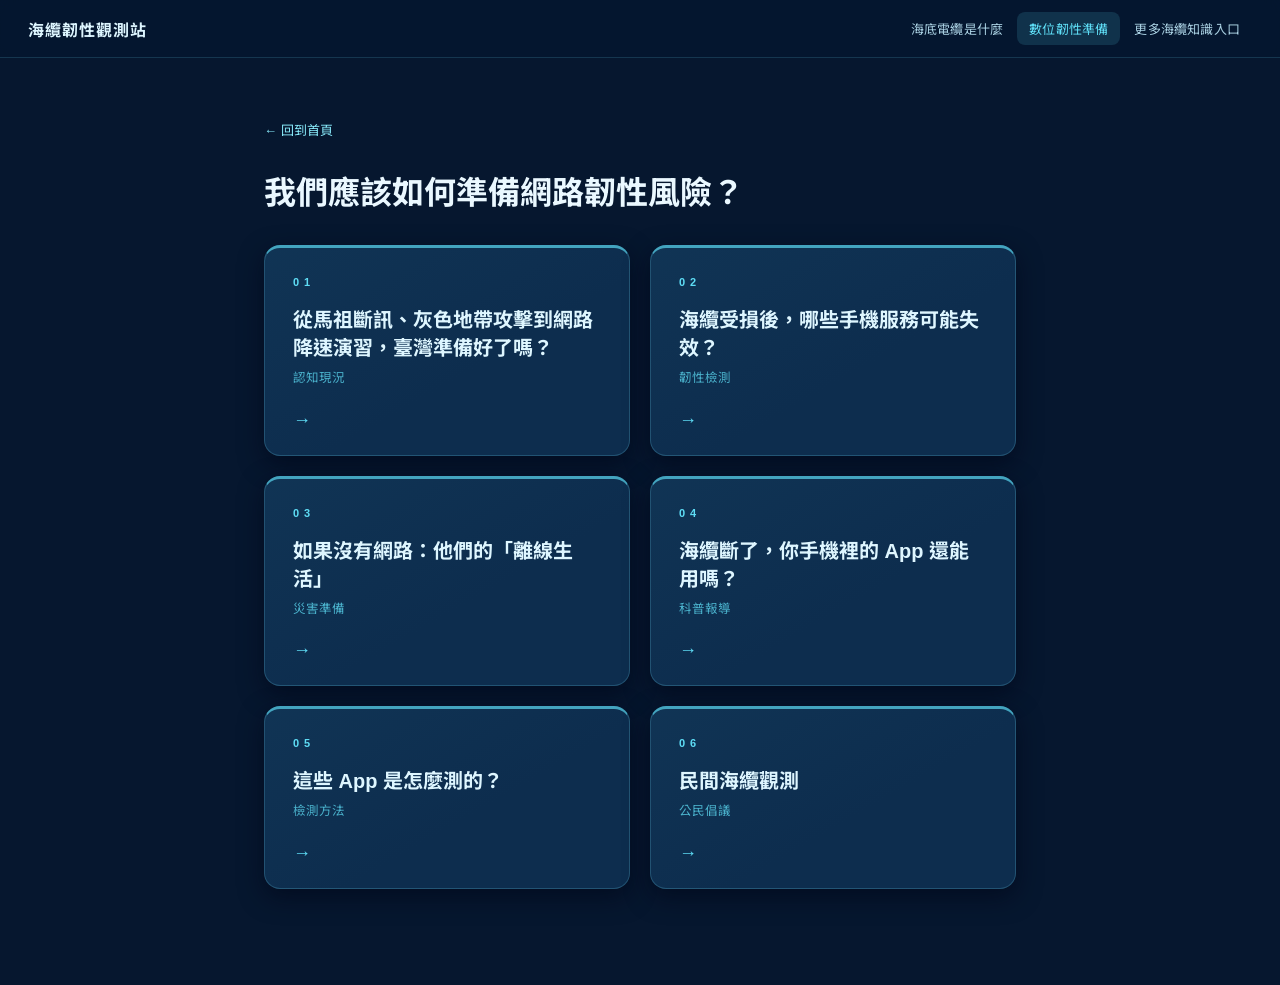
==== commit 5cb4adfb: "deploy site from zeroflare/ocf-submarine-cable-web@756fc0eddf56adabc4142aa0436f284507d7cc9a" ====
--- a/articles/index.html
+++ b/articles/index.html
@@ -3,34 +3,33 @@
 <head>
   <meta charset="UTF-8" />
   <meta name="viewport" content="width=device-width, initial-scale=1.0" />
-  <title>文章 — 網路韌性入口網 | 財團法人開放文化基金會 (OCF)</title>
+  <title>文章 — 臺灣數位生命線：海底電纜</title>
   <meta name="description" content="從認知、韌性檢測、災害準備與公民觀測，看見臺灣海纜與網路韌性。" />
   <link rel="canonical" href="https://resilience.ocf.tw/articles/" />
   <meta property="og:type" content="website" />
   <meta property="og:locale" content="zh_TW" />
-  <meta property="og:title" content="文章 — 網路韌性入口網 | 財團法人開放文化基金會 (OCF)" />
+  <meta property="og:title" content="文章 — 臺灣數位生命線：海底電纜" />
   <meta property="og:description" content="從認知、韌性檢測、災害準備與公民觀測，看見臺灣海纜與網路韌性。" />
   <meta property="og:url" content="https://resilience.ocf.tw/articles/" />
   <link rel="icon" href="../favicon.svg" type="image/svg+xml" />
   <link rel="preconnect" href="https://fonts.googleapis.com" />
   <link rel="preconnect" href="https://fonts.gstatic.com" crossorigin />
   <link href="https://fonts.googleapis.com/css2?family=Noto+Sans+TC:wght@400;500;700&display=swap" rel="stylesheet" />
-  <link rel="stylesheet" href="../assets/styles.css" />
+  <link rel="stylesheet" href="../styles.css" />
   
 </head>
 <body>
   <a class="skip-link" href="#main">跳到主要內容</a>
   <header class="site-nav" id="site-nav">
-    <a class="site-nav-brand" href="../"><img class="site-nav-brand-logo" src="https://ocf.tw/mediakit/icon_white.png" alt="OCF 開放文化基金會">網路韌性專案</a>
+    <a class="site-nav-brand" href="../">海纜韌性觀測站</a>
     <button class="site-nav-toggle" type="button" aria-expanded="false" aria-controls="site-nav-menu">
       <span class="visually-hidden">開啟選單</span>
       <span class="site-nav-burger" aria-hidden="true"></span>
     </button>
     <nav id="site-nav-menu" class="site-nav-links" aria-label="主要">
-      <a href="../#cover" data-nav="cover"> 網路韌性專案 </a>
       <a href="../#intro" data-nav="intro"> 海底電纜是什麼 </a>
-      <a href="../#articles" data-nav="articles" class="is-active" aria-current="page"> 數位韌性報導 </a>
-      <a href="../#portals" data-nav="portals"> 海纜韌性工具 </a>
+      <a href="../#articles" data-nav="articles" class="is-active" aria-current="page"> 數位韌性準備 </a>
+      <a href="../#portals" data-nav="portals"> 更多海纜知識入口 </a>
     </nav>
   </header>
   <main id="main" class="article-page">
@@ -74,7 +73,7 @@
                 <span class="card-num">05</span>
                 
               </div>
-              <h3>怎麼測試 App 韌性？</h3>
+              <h3>這些 App 是怎麼測的？</h3>
               <p class="article-card-sub">檢測方法</p>
               <span class="card-arrow">→</span>
             </a><a class="article-card" href="../#article/06-community-cable-monitoring" data-article="06-community-cable-monitoring">
@@ -82,12 +81,12 @@
                 <span class="card-num">06</span>
                 
               </div>
-              <h3>民間海纜觀測說明書</h3>
+              <h3>民間海纜觀測</h3>
               <p class="article-card-sub">公民倡議</p>
               <span class="card-arrow">→</span>
             </a></div>
     </div>
   </main>
-  <script src="../assets/app.js"></script>
+  <script src="../app.js"></script>
 </body>
 </html>
--- a/styles.css
+++ b/styles.css
@@ -0,0 +1,2582 @@
+:root {
+  color-scheme: dark;
+  --navy: #def6ff;
+  --cyan: #5eddf5;
+  --text-dark: #eaf8ff;
+  --text-mid: #a8cfe1;
+  --text-dim: #78a7bf;
+  --bg: #071a34;
+  --bg-soft: #0b294a;
+  --bg-alt: #09213f;
+  --bg-footer: #020c20;
+  --bg-cover: #04132b;
+  --bg-stage: #082544;
+  --card: #0d2d4e;
+  --nav-bg: #05172f;
+  --nav-border: rgba(112, 218, 244, 0.16);
+  --nav-hover: rgba(94, 221, 245, 0.14);
+  --card-border: rgba(112, 218, 244, 0.22);
+  --card-hover: #123b62;
+  --link: #88eafa;
+  --warning: #f4c96c;
+  --route-domestic: #54e3c2;
+  --route-overseas: #8aa7ff;
+  --prose: #d8eef7;
+  --article-bg: #06172f;
+  --article-dialog-bg: #101b2b;
+  --tool-bg: #0b2949;
+  --header-h: 58px;
+  --divider: rgba(112, 218, 244, 0.2);
+  --shadow: rgba(0, 7, 25, 0.62);
+  --illus-sky-1: #0b3b69;
+  --illus-sky-2: #061c3a;
+  --illus-sea-1: #12658c;
+  --illus-sea-2: #0a3867;
+  --illus-bed-1: #0b2c51;
+  --illus-bed-2: #04152f;
+  --illus-line: var(--navy);
+  --illus-glow: #2d93b5;
+  --illus-ink: #020a1d;
+}
+
+*,
+*::before,
+*::after {
+  box-sizing: border-box;
+  margin: 0;
+  padding: 0;
+}
+
+html {
+  scroll-behavior: auto;
+  scroll-snap-type: none;
+}
+
+html,
+body {
+  background: var(--bg);
+  color: var(--text-dark);
+  font-family: Arial, 'Noto Sans TC', sans-serif;
+}
+
+html {
+  overflow-x: clip;
+}
+
+body {
+  overflow-x: visible;
+}
+
+img,
+svg {
+  display: block;
+  max-width: 100%;
+}
+
+p {
+  line-height: 1.4;
+}
+
+a {
+  color: inherit;
+}
+
+button {
+  font: inherit;
+  background: none;
+  border: none;
+  cursor: pointer;
+}
+
+.skip-link {
+  position: absolute;
+  left: -999px;
+  top: 8px;
+  z-index: 200;
+  background: var(--card);
+  padding: 8px 14px;
+  border-radius: 8px;
+}
+
+.skip-link:focus {
+  left: 8px;
+}
+
+.visually-hidden {
+  position: absolute;
+  width: 1px;
+  height: 1px;
+  overflow: hidden;
+  clip: rect(0 0 0 0);
+  white-space: nowrap;
+}
+
+/* ── Site navbar ── */
+.site-nav {
+  position: fixed;
+  top: 0;
+  left: 0;
+  right: 0;
+  z-index: 80;
+  display: flex;
+  align-items: center;
+  justify-content: space-between;
+  gap: 20px;
+  height: var(--header-h);
+  padding: 0 28px;
+  background: color-mix(in srgb, var(--nav-bg) 92%, transparent);
+  border-bottom: 1px solid var(--nav-border);
+  backdrop-filter: blur(14px) saturate(1.2);
+}
+
+.site-nav-brand {
+  flex-shrink: 0;
+  font-size: 16px;
+  font-weight: 700;
+  letter-spacing: 1px;
+  color: var(--navy);
+  text-decoration: none;
+  white-space: nowrap;
+}
+
+.site-nav-brand:hover {
+  color: var(--cyan);
+}
+
+.site-nav-links {
+  display: flex;
+  align-items: center;
+  gap: 2px;
+}
+
+.site-nav-links a {
+  display: inline-flex;
+  align-items: center;
+  gap: 4px;
+  padding: 7px 12px;
+  border-radius: 8px;
+  font-size: 13px;
+  letter-spacing: 0.2px;
+  color: var(--text-mid);
+  text-decoration: none;
+  white-space: nowrap;
+}
+
+.site-nav-links a:hover,
+.site-nav-links a.is-active {
+  color: var(--cyan);
+  background: var(--nav-hover);
+}
+
+.site-nav-ext {
+  font-size: 11px;
+  opacity: 0.7;
+}
+
+.site-nav-toggle {
+  display: none;
+  width: 40px;
+  height: 40px;
+  align-items: center;
+  justify-content: center;
+  border-radius: 8px;
+}
+
+.site-nav-burger,
+.site-nav-burger::before,
+.site-nav-burger::after {
+  display: block;
+  width: 18px;
+  height: 2px;
+  background: var(--navy);
+  border-radius: 1px;
+}
+
+.site-nav-burger {
+  position: relative;
+}
+
+.site-nav-burger::before,
+.site-nav-burger::after {
+  content: '';
+  position: absolute;
+  left: 0;
+}
+
+.site-nav-burger::before {
+  top: -6px;
+}
+
+.site-nav-burger::after {
+  top: 6px;
+}
+
+.site-nav.is-open .site-nav-burger {
+  background: transparent;
+}
+
+.site-nav.is-open .site-nav-burger::before {
+  top: 0;
+  transform: rotate(45deg);
+}
+
+.site-nav.is-open .site-nav-burger::after {
+  top: 0;
+  transform: rotate(-45deg);
+}
+
+/* ── Cover ── */
+.cover {
+  position: relative;
+  height: 100vh;
+  height: 100dvh;
+  min-height: 100svh;
+  scroll-snap-align: none;
+  display: flex;
+  align-items: center;
+  justify-content: center;
+  padding: var(--header-h) 24px 88px;
+  background: var(--bg-cover);
+  color: var(--navy);
+  text-align: center;
+  overflow: hidden;
+}
+
+.cover-map {
+  position: absolute;
+  inset: 0;
+  pointer-events: none;
+}
+
+.cover-map .maplibregl-map,
+.cover-map .maplibregl-canvas,
+.cover-map .maplibregl-canvas-container {
+  width: 100%;
+  height: 100%;
+}
+
+.map-fallback-active > .maplibregl-map {
+  display: none;
+}
+
+.map-fallback {
+  position: absolute;
+  inset: 0;
+  z-index: 1;
+  display: grid;
+  place-content: center;
+  justify-items: center;
+  gap: 18px;
+  padding: 32px;
+  color: var(--text-mid);
+  text-align: center;
+  background:
+    radial-gradient(circle at 50% 42%, rgba(45, 147, 181, 0.2), transparent 38%),
+    var(--bg-cover);
+}
+
+.map-fallback-graphic {
+  width: min(360px, 74vw);
+  color: var(--cyan);
+}
+
+.map-fallback-routes path {
+  fill: none;
+  stroke: currentColor;
+  stroke-width: 2;
+  stroke-linecap: round;
+  opacity: 0.44;
+}
+
+.map-fallback-taiwan {
+  fill: var(--illus-sea-1);
+  stroke: var(--navy);
+  stroke-width: 2;
+}
+
+.map-fallback-node {
+  fill: var(--warning);
+  stroke: var(--bg-cover);
+  stroke-width: 3;
+}
+
+.map-fallback p {
+  max-width: 32em;
+  color: var(--text-mid);
+  font-size: 14px;
+  line-height: 1.65;
+}
+
+.cover-map-readout {
+  margin: 0;
+  padding: 6px 10px;
+  background: color-mix(in srgb, var(--tool-bg) 88%, transparent);
+  border: 1px solid var(--nav-border);
+  border-radius: 8px;
+  font-size: 11px;
+  font-family: Arial, 'Noto Sans TC', sans-serif;
+  letter-spacing: 0;
+  color: var(--text-mid);
+  white-space: nowrap;
+}
+
+.cover-map-zoom {
+  display: flex;
+  flex-direction: column;
+  overflow: hidden;
+  border-radius: 8px;
+  border: 1px solid var(--nav-border);
+  background: var(--tool-bg);
+  box-shadow: 0 4px 14px var(--shadow);
+}
+
+.cover-map-zoom button {
+  width: 36px;
+  height: 36px;
+  font-size: 20px;
+  line-height: 1;
+  color: var(--navy);
+}
+
+.cover-map-zoom button + button {
+  border-top: 1px solid var(--nav-border);
+}
+
+.cover-map-zoom button:hover {
+  background: var(--card-hover);
+  color: var(--cyan);
+}
+
+.cover-map-veil {
+  position: absolute;
+  inset: 0;
+  pointer-events: none;
+  background:
+    radial-gradient(circle at 50% 38%, rgba(79, 211, 239, 0.14) 0%, rgba(15, 91, 145, 0.2) 32%, transparent 64%),
+    linear-gradient(180deg, rgba(2, 39, 84, 0.3) 0%, rgba(2, 12, 36, 0.68) 72%, var(--illus-sky-2) 100%);
+}
+
+.cover-map-attrib {
+  position: absolute;
+  left: 16px;
+  bottom: 14px;
+  z-index: 2;
+  font-size: 10px;
+  letter-spacing: 0.04em;
+  color: var(--text-dim);
+  pointer-events: auto;
+}
+
+.cover-map-attrib a {
+  color: inherit;
+  text-decoration: none;
+}
+
+.cover-map-attrib a:hover {
+  text-decoration: underline;
+}
+
+.cover-inner {
+  position: relative;
+  z-index: 1;
+  max-width: 720px;
+  pointer-events: auto;
+  user-select: text;
+}
+
+.cover-title {
+  font-size: clamp(28px, 4.2vw, 42px);
+  font-weight: 700;
+  letter-spacing: 0.04em;
+  line-height: 1.35;
+  text-shadow: 0 0 28px rgba(94, 221, 245, 0.14);
+}
+
+.cover-rule {
+  display: flex;
+  align-items: center;
+  gap: 16px;
+  width: min(560px, 100%);
+  margin: 28px auto 32px;
+  color: var(--navy);
+  font-size: 20px;
+  font-weight: 500;
+  letter-spacing: 0.08em;
+  white-space: nowrap;
+}
+
+.cover-rule::before,
+.cover-rule::after {
+  content: '';
+  flex: 1;
+  min-width: 0;
+  height: 1px;
+  background: currentColor;
+}
+
+.cover-lead {
+  display: grid;
+  gap: 14px;
+  max-width: 580px;
+  margin: 0 auto;
+  font-size: 16px;
+  line-height: 1.8;
+  letter-spacing: 0.035em;
+  text-align: left;
+  color: var(--navy);
+}
+
+.cover-lead p {
+  margin: 0;
+}
+
+html.is-cover-preview,
+html.is-cover-preview body {
+  height: 100%;
+  overflow: hidden;
+}
+
+html.is-cover-preview main > :not(#cover) {
+  display: none !important;
+}
+
+html.is-cover-preview #cover {
+  height: 100vh;
+  height: 100dvh;
+  min-height: 100svh;
+}
+
+.signal-journey .intro-stage {
+  overflow: hidden;
+}
+
+.signal-journey-foreground,
+.signal-journey-landscape {
+  position: absolute;
+  inset: 0;
+  width: 100%;
+  height: 100%;
+  max-width: none;
+}
+
+.signal-journey-landscape {
+  z-index: 1;
+  opacity: 0;
+  will-change: opacity, transform;
+}
+
+.signal-journey-foreground {
+  z-index: 2;
+}
+
+.signal-journey-foreground .intro-background {
+  will-change: opacity;
+}
+
+.signal-journey-foreground #iphone {
+  will-change: opacity, transform;
+}
+
+.signal-journey-foreground #basestation {
+  will-change: transform;
+}
+
+.signal-journey-foreground #iphone > text,
+.signal-journey-foreground #iphone > line,
+.signal-journey-foreground #iphone > circle {
+  opacity: 0;
+}
+
+.station-outbound-flow {
+  will-change: d;
+}
+
+#phone-base-pair,
+.journey-world {
+  will-change: transform;
+}
+
+.panel.signal-panel {
+  will-change: opacity;
+}
+
+@media (min-width: 801px) {
+  .panel.signal-panel {
+    top: 132px;
+    left: 5%;
+    transform: none;
+  }
+}
+
+.signal-panel--journey {
+  opacity: 0;
+  pointer-events: none;
+}
+
+.is-merged-journey-source {
+  display: none;
+}
+
+/* ── Scenes ── */
+.scene {
+  height: calc(var(--scene-vh, 100) * 1vh);
+  height: calc(var(--scene-vh, 100) * 1svh);
+  position: relative;
+  scroll-snap-align: none;
+}
+
+.scene-sticky {
+  position: sticky;
+  top: 0;
+  height: 100vh;
+  height: 100dvh;
+  min-height: 100svh;
+  overflow: hidden;
+  --p: 0;
+}
+
+.scene-art {
+  position: absolute;
+  inset: 0;
+}
+
+.scene-art svg {
+  width: 100%;
+  height: 100%;
+}
+
+/* ── Info panels ── */
+.panel {
+  position: absolute;
+  left: 5%;
+  top: 50%;
+  transform: translateY(-50%);
+  width: min(420px, calc(100vw - 48px));
+  padding: 24px 20px 24px 24px;
+  background: linear-gradient(145deg, color-mix(in srgb, var(--card) 95%, var(--cyan)), var(--card) 46%);
+  border-radius: 16px;
+  box-shadow: 0 18px 48px var(--shadow), 0 0 30px rgba(49, 177, 218, 0.035);
+  border: 1px solid var(--card-border);
+  opacity: 1;
+  pointer-events: auto;
+  user-select: text;
+  z-index: 5;
+}
+
+.panel h2 {
+  font-size: 26px;
+  font-weight: 700;
+  line-height: 1.32;
+  margin-bottom: 4px;
+}
+
+.panel p {
+  font-size: 14px;
+  color: var(--text-mid);
+  margin-bottom: 8px;
+}
+
+.panel p:last-of-type {
+  margin-bottom: 0;
+}
+
+.panel strong {
+  color: var(--text-dark);
+  font-weight: 700;
+}
+
+.panel-rule {
+  width: 32px;
+  height: 2px;
+  background: var(--cyan);
+  opacity: 0.7;
+  border-radius: 1px;
+  margin: 12px 0 14px;
+}
+
+.stat-row {
+  display: grid;
+  grid-template-columns: repeat(auto-fit, minmax(96px, 1fr));
+  gap: 8px;
+  margin-top: 16px;
+}
+
+.stat {
+  padding: 10px 8px;
+  background: color-mix(in srgb, var(--cyan) 7%, transparent);
+  border: 1px solid color-mix(in srgb, var(--cyan) 16%, transparent);
+  border-radius: 10px;
+  text-align: center;
+}
+
+.stat-n {
+  font-size: 20px;
+  font-weight: 700;
+  color: var(--cyan);
+  line-height: 1.15;
+}
+
+.stat-l {
+  font-size: 10px;
+  color: var(--text-dim);
+  margin-top: 4px;
+  letter-spacing: 0.4px;
+}
+
+.tags {
+  display: flex;
+  flex-wrap: wrap;
+  gap: 6px;
+  margin-top: 14px;
+}
+
+.tag {
+  display: inline-block;
+  padding: 3px 10px;
+  font-size: 11px;
+  letter-spacing: 0.4px;
+  border: 1px solid color-mix(in srgb, var(--cyan) 32%, transparent);
+  border-radius: 999px;
+  color: var(--cyan);
+  background: var(--nav-hover);
+}
+
+.scroll-hint {
+  display: none;
+}
+
+/* ── Depth gauge ── */
+.depth-gauge {
+  position: absolute;
+  right: 30px;
+  top: 50%;
+  transform: translateY(-50%);
+  height: 62vh;
+  width: 150px;
+  pointer-events: none;
+  z-index: 6;
+  opacity: 1;
+}
+
+.dg-track {
+  position: absolute;
+  right: 7px;
+  top: 0;
+  bottom: 0;
+  width: 2px;
+  border-radius: 1px;
+  background: linear-gradient(to bottom, color-mix(in srgb, var(--cyan) 20%, transparent), color-mix(in srgb, var(--cyan) 52%, transparent));
+}
+
+.dg-mark {
+  position: absolute;
+  right: 14px;
+  transform: translateY(-50%);
+  text-align: right;
+  white-space: nowrap;
+  color: var(--text-mid);
+  font-size: 11px;
+}
+
+.dg-mark::after {
+  content: '';
+  position: absolute;
+  right: -11px;
+  top: 50%;
+  width: 9px;
+  height: 1px;
+  background: color-mix(in srgb, var(--cyan) 48%, transparent);
+  transform: translateY(-50%);
+}
+
+.dg-mark b {
+  display: block;
+  font-weight: 700;
+  color: var(--navy);
+  font-size: 12.5px;
+}
+
+.dg-mark small {
+  font-size: 9px;
+  letter-spacing: 1px;
+  color: var(--text-dim);
+}
+
+.dg-mark em {
+  display: block;
+  font-style: normal;
+  font-size: 9.5px;
+  letter-spacing: 1px;
+  color: var(--cyan);
+  margin-top: 1px;
+}
+
+.dg-mark.is-boundary.is-lit b,
+.dg-mark.is-boundary.is-lit em {
+  color: var(--warning);
+}
+
+.dg-cursor {
+  position: absolute;
+  right: 3px;
+  width: 11px;
+  height: 11px;
+  border-radius: 50%;
+  background: var(--cyan);
+  box-shadow: 0 0 9px color-mix(in srgb, var(--cyan) 82%, transparent);
+  transform: translate(50%, -50%);
+  top: var(--cursor, 8%);
+}
+
+.depth-gauge.is-dark .dg-track {
+  background: linear-gradient(to bottom, color-mix(in srgb, var(--cyan) 28%, transparent), color-mix(in srgb, var(--cyan) 70%, transparent));
+}
+.depth-gauge.is-dark .dg-mark,
+.depth-gauge.is-dark .dg-mark small {
+  color: color-mix(in srgb, var(--text-mid) 72%, transparent);
+}
+.depth-gauge.is-dark .dg-mark b {
+  color: var(--text-dark);
+}
+.depth-gauge.is-dark .dg-mark em {
+  color: var(--link);
+}
+.depth-gauge.is-dark .dg-mark::after {
+  background: color-mix(in srgb, var(--cyan) 58%, transparent);
+}
+
+/* ── Articles / portals / footer ── */
+.end-block {
+  position: relative;
+  z-index: 30;
+}
+
+.articles {
+  background:
+    radial-gradient(circle at 78% 8%, rgba(30, 143, 187, 0.1), transparent 34%),
+    var(--bg);
+  padding: 120px 6% 100px;
+  box-shadow: none;
+}
+
+.articles-intro,
+.portals-header {
+  max-width: 720px;
+  margin: 0 0 56px;
+}
+
+.articles-headline,
+.portals-title {
+  font-size: 32px;
+  font-weight: 700;
+  color: var(--navy);
+  line-height: 1.35;
+  margin-bottom: 14px;
+}
+
+.portals-title {
+  font-size: 28px;
+}
+
+.articles-lead,
+.portals-lead {
+  font-size: 15px;
+  color: var(--text-mid);
+}
+
+.articles-grid,
+.portals-grid {
+  display: grid;
+  grid-template-columns: repeat(auto-fit, minmax(280px, 1fr));
+  gap: 20px;
+  max-width: 1080px;
+  margin: 0 auto;
+}
+
+.article-card,
+.portal-card {
+  display: block;
+  padding: 28px 28px 24px;
+  background: linear-gradient(150deg, color-mix(in srgb, var(--card) 96%, var(--cyan)), var(--card) 58%);
+  border: 1px solid var(--card-border);
+  border-radius: 16px;
+  color: inherit;
+  text-decoration: none;
+  box-shadow: 0 8px 24px var(--shadow);
+  transition: transform 0.2s ease;
+}
+
+.article-card {
+  border-top: 3px solid color-mix(in srgb, var(--cyan) 68%, transparent);
+}
+
+.article-card:hover {
+  background: var(--card-hover);
+  border-color: var(--cyan);
+}
+
+.portal-card:hover {
+  background: var(--card-hover);
+  transform: translateY(-4px);
+}
+
+.portal-card-image {
+  aspect-ratio: 1.756;
+  overflow: hidden;
+  border-radius: 10px;
+  margin-bottom: 18px;
+}
+
+.portal-card-image img {
+  display: block;
+  width: 100%;
+  height: 100%;
+  object-fit: cover;
+  object-position: top;
+}
+
+.portals-grid-row {
+  grid-column: 1 / -1;
+  display: grid;
+  grid-template-columns: repeat(2, 1fr);
+  gap: 20px;
+}
+
+.portal-card--social .portal-card-desc {
+  margin-bottom: 12px;
+}
+
+.portal-card-social {
+  font-size: 14px;
+  color: var(--text-mid);
+}
+
+.portal-card-social a {
+  color: var(--cyan);
+  text-decoration: none;
+}
+
+.portal-card-social a:hover {
+  text-decoration: underline;
+}
+
+.card-top {
+  display: flex;
+  justify-content: space-between;
+  align-items: center;
+  margin-bottom: 18px;
+}
+
+.card-num {
+  font-size: 11px;
+  letter-spacing: 5px;
+  color: var(--cyan);
+  font-weight: 700;
+}
+
+.draft-tag {
+  font-size: 10px;
+  letter-spacing: 2px;
+  color: var(--text-dim);
+  padding: 3px 9px;
+  border: 1px solid var(--card-border);
+  border-radius: 20px;
+}
+
+.article-card h3,
+.portal-card h3 {
+  font-size: 20px;
+  font-weight: 700;
+  color: var(--navy);
+  line-height: 1.4;
+  margin-bottom: 8px;
+}
+
+.article-card-sub {
+  font-size: 12.5px;
+  color: var(--cyan);
+  opacity: 0.75;
+  margin-bottom: 22px;
+}
+
+.portal-card-desc {
+  font-size: 13.5px;
+  color: var(--text-mid);
+}
+
+.card-arrow {
+  font-size: 18px;
+  color: var(--cyan);
+  display: inline-block;
+}
+
+.closing-screen {
+  display: flex;
+  flex-direction: column;
+  min-height: 100vh;
+  min-height: 100svh;
+}
+
+.portals {
+  flex: 1;
+  display: flex;
+  flex-direction: column;
+  justify-content: center;
+  background:
+    radial-gradient(circle at 18% 0%, rgba(40, 164, 203, 0.09), transparent 32%),
+    var(--bg-alt);
+  padding: 100px 6% 80px;
+  box-shadow: none;
+}
+
+.portals-inner {
+  max-width: 1080px;
+  margin: 0 auto;
+}
+
+.site-footer {
+  background: var(--bg-footer);
+  padding: 22px 6%;
+  color: var(--text-mid);
+  box-shadow: none;
+}
+
+.footer-inner {
+  max-width: 1080px;
+  margin: 0 auto;
+  display: flex;
+  flex-wrap: wrap;
+  align-items: center;
+  justify-content: space-between;
+  gap: 10px 28px;
+}
+
+.footer-org {
+  font-weight: 700;
+  color: var(--navy);
+  font-size: 15px;
+  text-decoration: none;
+  letter-spacing: 0.02em;
+}
+
+.footer-right {
+  display: flex;
+  flex-wrap: wrap;
+  align-items: center;
+  gap: 6px 20px;
+}
+
+.footer-github {
+  color: var(--cyan);
+  text-decoration: none;
+  font-size: 13.5px;
+}
+
+.footer-github:hover,
+.footer-org:hover {
+  text-decoration: underline;
+  text-underline-offset: 3px;
+}
+
+.footer-copy {
+  margin: 0;
+  font-size: 12.5px;
+  color: var(--text-dim);
+}
+
+html.is-modal-open,
+html.is-modal-open body {
+  overflow: hidden;
+}
+
+/* ── Article modal ── */
+.article-dialog {
+  width: min(720px, calc(100vw - 32px));
+  height: min(92dvh, 960px);
+  max-height: min(92dvh, 960px);
+  margin: auto;
+  padding: 0;
+  border: 1px solid color-mix(in srgb, var(--cyan) 24%, var(--divider));
+  border-radius: 18px;
+  background: var(--article-dialog-bg);
+  color: var(--text-dark);
+  box-shadow:
+    0 0 0 1px rgba(222, 246, 255, 0.04) inset,
+    0 0 34px rgba(94, 221, 245, 0.08),
+    0 28px 80px var(--shadow);
+  overflow: hidden;
+  flex-direction: column;
+}
+
+dialog.article-dialog {
+  display: none;
+}
+
+dialog.article-dialog[open] {
+  display: flex;
+}
+
+dialog.article-dialog::backdrop {
+  background: rgba(1, 8, 25, 0.72);
+  backdrop-filter: blur(8px);
+}
+
+.article-dialog--page {
+  display: flex;
+  position: relative;
+  z-index: 1;
+  width: min(720px, calc(100vw - 32px));
+  height: min(92dvh, 960px);
+  max-height: min(92dvh, 960px);
+}
+
+.article-dialog-bar {
+  flex-shrink: 0;
+  display: flex;
+  justify-content: flex-end;
+  align-items: center;
+  padding: 10px 12px 0;
+  background: var(--article-dialog-bg);
+}
+
+.article-dialog-close {
+  width: 40px;
+  height: 40px;
+  display: inline-flex;
+  align-items: center;
+  justify-content: center;
+  border-radius: 999px;
+  color: var(--navy);
+  background: var(--bg-soft);
+  text-decoration: none;
+}
+
+.article-dialog-close:hover,
+.article-dialog-close:focus-visible {
+  color: var(--cyan);
+  background: var(--card-hover);
+}
+
+.article-dialog-close svg {
+  width: 22px;
+  height: 22px;
+}
+
+.article-dialog-scroll {
+  flex: 1 1 auto;
+  min-height: 0;
+  overflow: auto;
+  overflow-anchor: none;
+  overscroll-behavior: contain;
+}
+
+.article-wrap--modal {
+  max-width: none;
+  padding: 4px 32px 64px;
+}
+
+.article-standalone .site-nav {
+  display: none;
+}
+
+.article-modal-page {
+  position: relative;
+  min-height: 100dvh;
+  display: grid;
+  place-items: center;
+  padding: 16px;
+}
+
+.article-modal-page-backdrop {
+  position: absolute;
+  inset: 0;
+  background: rgba(1, 8, 25, 0.72);
+  backdrop-filter: blur(8px);
+}
+
+html:has(.article-modal-page),
+html:has(.article-modal-page) body {
+  background: var(--bg-cover);
+}
+
+.flourish-embed iframe {
+  width: 100%;
+  border: 0;
+  display: block;
+  border-radius: 8px;
+  background: var(--bg-soft);
+}
+
+.flourish-chart iframe {
+  height: min(560px, 70vh);
+}
+
+.flourish-table iframe {
+  height: min(720px, 78vh);
+}
+
+@media (prefers-reduced-motion: no-preference) {
+  dialog.article-dialog[open] {
+    animation: article-dialog-in 0.22s ease-out;
+  }
+
+  dialog.article-dialog::backdrop {
+    animation: article-backdrop-in 0.22s ease-out;
+  }
+}
+
+@keyframes article-dialog-in {
+  from {
+    opacity: 0;
+    transform: translateY(12px) scale(0.98);
+  }
+  to {
+    opacity: 1;
+    transform: none;
+  }
+}
+
+@keyframes article-backdrop-in {
+  from {
+    opacity: 0;
+  }
+  to {
+    opacity: 1;
+  }
+}
+
+@media (max-width: 800px) {
+  .article-dialog,
+  .article-dialog--page {
+    width: 100vw;
+    height: 100dvh;
+    max-height: 100dvh;
+    border-radius: 0;
+  }
+
+  .article-wrap,
+  .article-wrap--modal {
+    padding: 4px 20px 48px;
+  }
+
+  .article-modal-page {
+    padding: 0;
+  }
+}
+
+.article-wrap {
+  max-width: none;
+  margin: 0;
+  padding: 4px 36px 64px;
+}
+
+.article-wrap.article-wrap--modal {
+  padding-right: 32px;
+  padding-left: 32px;
+}
+
+.article-wrap h1 {
+  font-size: clamp(26px, 3.6vw, 36px);
+  line-height: 1.3;
+  margin-bottom: 16px;
+}
+
+.article-desc {
+  font-size: 17px;
+  color: var(--text-mid);
+  margin-bottom: 12px;
+}
+
+.article-meta {
+  font-size: 13px;
+  color: var(--text-dim);
+  margin-bottom: 40px;
+}
+
+.prose {
+  font-size: 17px;
+  line-height: 1.9;
+  color: var(--prose);
+  overflow-x: auto;
+}
+
+.prose h2 {
+  font-size: 22px;
+  margin: 2em 0 0.6em;
+}
+
+.prose h3 {
+  font-size: 18px;
+  margin: 1.6em 0 0.5em;
+}
+
+.prose p,
+.prose ul,
+.prose ol {
+  margin-bottom: 1.1em;
+}
+
+.prose ul,
+.prose ol {
+  padding-left: 1.3em;
+}
+
+.prose a {
+  color: var(--link);
+}
+
+.prose blockquote {
+  border-left: 3px solid color-mix(in srgb, var(--cyan) 62%, transparent);
+  padding: 4px 0 4px 16px;
+  color: var(--text-mid);
+  margin: 1.6em 0;
+}
+
+.article-page {
+  background: var(--article-bg);
+  min-height: 100dvh;
+}
+
+.back-home {
+  display: inline-block;
+  margin-bottom: 28px;
+  font-size: 13px;
+  color: var(--link);
+  text-decoration: none;
+}
+
+.article-list {
+  max-width: 800px;
+  margin: 0 auto;
+  padding: 120px 24px 96px;
+}
+
+.article-list h1 {
+  font-size: 32px;
+  margin-bottom: 32px;
+}
+
+.prose img {
+  width: 100%;
+  height: auto;
+  border-radius: 10px;
+  margin: 1.4em 0;
+  background: var(--bg-soft);
+}
+
+.prose table {
+  width: 100%;
+  min-width: 560px;
+  border-collapse: collapse;
+  font-size: 14px;
+  line-height: 1.55;
+  margin: 1.2em 0 1.6em;
+}
+
+.prose th,
+.prose td {
+  border: 1px solid var(--card-border);
+  padding: 8px 10px;
+  text-align: left;
+  vertical-align: top;
+}
+
+.prose th {
+  background: var(--bg-soft);
+  font-weight: 700;
+}
+
+.prose .flourish-embed {
+  margin: 1.4em 0 1.8em;
+}
+
+.prose hr {
+  border: 0;
+  border-top: 1px solid var(--divider);
+  margin: 2em 0;
+}
+
+@media (max-width: 800px) {
+  .site-nav {
+    padding: 0 14px 0 18px;
+  }
+
+  .site-nav-brand {
+    font-size: 15px;
+  }
+
+  .site-nav-toggle {
+    display: flex;
+    order: 2;
+    margin-left: auto;
+  }
+
+  .site-nav-links {
+    position: absolute;
+    top: var(--header-h);
+    left: 0;
+    right: 0;
+    display: none;
+    flex-direction: column;
+    gap: 0;
+    padding: 8px 12px 14px;
+    background: color-mix(in srgb, var(--nav-bg) 96%, transparent);
+    border-bottom: 1px solid var(--nav-border);
+    box-shadow: 0 12px 24px var(--shadow);
+  }
+
+  .site-nav.is-open .site-nav-links {
+    display: flex;
+  }
+
+  .site-nav-links a {
+    padding: 12px 10px;
+    font-size: 15px;
+  }
+}
+
+@media (min-width: 801px) {
+  .site-nav-links {
+    order: 2;
+    margin-left: auto;
+  }
+}
+
+@media (max-width: 800px) {
+  .footer-inner {
+    flex-direction: column;
+    align-items: flex-start;
+    gap: 8px;
+  }
+
+  .panel {
+    left: 4%;
+    right: 4%;
+    width: auto;
+    max-width: none;
+    top: auto;
+    bottom: 18px;
+    transform: none;
+    padding: 24px 20px 24px 24px;
+  }
+
+  .panel h2 {
+    font-size: 18px;
+  }
+
+  .panel p {
+    font-size: 13px;
+  }
+
+  .cover {
+    padding-bottom: 72px;
+  }
+
+  .cover-title {
+    font-size: 26px;
+  }
+
+  .cover-rule {
+    gap: 16px;
+    margin: 22px auto 24px;
+    font-size: 20px;
+    letter-spacing: 0.03em;
+  }
+
+  .cover-lead {
+    gap: 10px;
+    font-size: 12.5px;
+    line-height: 1.65;
+  }
+}
+
+.signal-flow {
+  animation: signal-flow 0.85s linear infinite;
+}
+
+@keyframes signal-flow {
+  to {
+    stroke-dashoffset: -18;
+  }
+}
+
+.radio-wave path {
+  animation: radio-breathe 2.8s ease-in-out infinite;
+}
+
+.radio-wave path:nth-child(2),
+.radio-wave path:nth-child(5) {
+  animation-delay: 0.28s;
+}
+
+.radio-wave path:nth-child(3),
+.radio-wave path:nth-child(6) {
+  animation-delay: 0.56s;
+}
+
+@keyframes radio-breathe {
+  0%,
+  100% {
+    opacity: 0.2;
+  }
+  50% {
+    opacity: 1;
+  }
+}
+
+@media (prefers-reduced-motion: reduce) {
+  html {
+    scroll-snap-type: none;
+  }
+
+  .scroll-hint,
+  .article-card,
+  .portal-card,
+  .site-nav,
+  .signal-flow,
+  .radio-wave path,
+  .land-pin-dot,
+  .land-pin-dot::after {
+    animation: none;
+    transition: none;
+  }
+
+  .land-pin-dot::after {
+    content: none;
+  }
+}
+
+/* ── Scene stages (from Astro component styles) ── */
+.intro-stage,
+.journey-intro-stage,
+.journey-stage,
+.sea-intro-stage,
+.sea-stage,
+.land-stage,
+.tw-stage,
+.network-stage {
+  position: absolute;
+  inset: 0;
+}
+
+.intro-stage,
+.journey-intro-stage,
+.journey-stage,
+.sea-intro-stage,
+.sea-stage {
+  background: var(--bg);
+}
+
+.journey-intro-stage,
+.journey-stage,
+.sea-intro-stage,
+.sea-stage {
+  background: var(--bg-stage);
+  overflow: hidden;
+}
+
+.journey-intro-stage {
+  background:
+    radial-gradient(circle at 72% 44%, rgba(22, 116, 160, 0.16), transparent 34%),
+    var(--illus-sky-2);
+}
+
+.journey-intro-panel {
+  max-width: 430px;
+}
+
+.journey-stage {
+  --journey-enter-opacity: 1;
+  --journey-enter-shift: 0px;
+  --journey-enter-scale: 1;
+}
+
+.journey-svg {
+  opacity: var(--journey-enter-opacity);
+  transform: translateY(var(--journey-enter-shift)) scale(var(--journey-enter-scale));
+  transform-origin: center 58%;
+  will-change: opacity, transform;
+}
+
+.journey-stage::after {
+  content: '';
+  position: absolute;
+  z-index: 1;
+  right: 0;
+  bottom: 0;
+  left: 0;
+  height: 18%;
+  background: linear-gradient(180deg, transparent, var(--illus-sea-2));
+  pointer-events: none;
+}
+
+.sea-intro-panel {
+  max-width: 430px;
+}
+
+@media (min-width: 801px) {
+  .sea-intro-panel {
+    top: 132px;
+    transform: none;
+  }
+}
+
+.sea-hazard-stage {
+  --sea-slide-count: 3;
+  --sea-track-width: 264%;
+  --sea-frame-width: 600px;
+  --sea-frame-shift: min(250px, 19vw);
+  --sea-track-tail: 12vw;
+  padding-top: var(--header-h);
+  background:
+    linear-gradient(180deg, var(--illus-sky-2) 0 44.2%, var(--illus-sea-2) 44.2% 100%);
+}
+
+.sea-hazard-story {
+  scroll-snap-align: none;
+}
+
+.sea-hazard-viewport {
+  position: absolute;
+  z-index: 2;
+  inset: 0;
+  overflow: hidden;
+}
+
+.sea-hazard-grid {
+  display: flex;
+  width: var(--sea-track-width);
+  height: 100%;
+  will-change: transform;
+}
+
+.sea-hazard-slide {
+  position: relative;
+  display: flex;
+  flex: 0 0 calc(100% / var(--sea-slide-count));
+  min-width: 0;
+  height: 100%;
+  justify-content: center;
+}
+
+.sea-hazard-margin {
+  position: absolute;
+  top: 0;
+  z-index: 0;
+  width: max(0px, calc((100% - var(--sea-frame-width)) / 2));
+  height: 100%;
+  max-width: none;
+}
+
+.sea-hazard-margin--left {
+  left: 0;
+  width: max(2px, calc((100% - var(--sea-frame-width)) / 2 + var(--sea-frame-shift) + 2px));
+}
+
+.sea-hazard-margin--right {
+  right: 0;
+  width: max(4px, calc((100% - var(--sea-frame-width)) / 2 - var(--sea-frame-shift) + 4px));
+}
+
+/* The shortened desktop slide spacing leaves 12vw beyond the final slide.
+   Extend the last seabed strip into that space so the scene never exposes
+   the water background at the end of the horizontal journey. */
+.sea-hazard-slide:last-child .sea-hazard-margin--right {
+  right: calc(-1 * var(--sea-track-tail));
+  width: max(calc(var(--sea-track-tail) + 4px), calc((100% - var(--sea-frame-width)) / 2 - var(--sea-frame-shift) + var(--sea-track-tail) + 4px));
+}
+
+.sea-hazard-frame {
+  position: relative;
+  z-index: 1;
+  display: flex;
+  height: 100%;
+  width: var(--sea-frame-width);
+  max-width: 100%;
+  transform: translateX(var(--sea-frame-shift));
+}
+
+.sea-hazard-transition {
+  position: relative;
+  flex: 0 0 60px;
+  width: 60px;
+  height: 100%;
+  max-width: none;
+  margin-inline: -1px;
+}
+
+.sea-hazard {
+  position: relative;
+  flex: 0 0 auto;
+  width: min(480px, 100%);
+  height: 100%;
+  min-width: 0;
+  overflow: hidden;
+}
+
+.sea-hazard h2 {
+  position: absolute;
+  z-index: 5;
+  top: clamp(100px, 14.8vh, 124px);
+  left: 50%;
+  width: max-content;
+  max-width: calc(100% - 24px);
+  transform: translateX(-50%);
+  color: var(--text-dark);
+  font-size: 20px;
+  line-height: 1.3;
+  white-space: nowrap;
+}
+
+.sea-hazard > p {
+  position: absolute;
+  z-index: 5;
+  top: clamp(136px, 19.8vh, 166px);
+  left: 50%;
+  bottom: auto;
+  width: max-content;
+  max-width: none;
+  transform: translateX(-50%);
+  color: var(--text-mid);
+  font-size: 16px;
+  text-align: center;
+  white-space: nowrap;
+}
+
+.sea-hazard-environment {
+  position: absolute;
+  top: 0;
+  bottom: 0;
+  left: -2px;
+  z-index: 1;
+  width: calc(100% + 4px);
+  height: 100%;
+  max-width: none;
+}
+
+.sea-water-fill {
+  fill: transparent;
+}
+
+.sea-bed-line {
+  fill: none;
+  stroke: var(--illus-line);
+  stroke-width: 2.2;
+  stroke-linecap: round;
+  stroke-linejoin: round;
+  vector-effect: non-scaling-stroke;
+}
+
+.sea-bed-fill {
+  fill: var(--illus-bed-2);
+}
+
+.sea-bed-line {
+  opacity: 0.76;
+}
+
+.sea-tool-line {
+  fill: none;
+  stroke: var(--illus-line);
+  stroke-width: 2.2;
+  stroke-linecap: round;
+  stroke-dasharray: 7 8;
+  vector-effect: non-scaling-stroke;
+  opacity: 0.82;
+}
+
+.sea-dredge-pipe-shell,
+.sea-dredge-pipe-core {
+  fill: none;
+  stroke-linecap: round;
+  stroke-linejoin: round;
+  vector-effect: non-scaling-stroke;
+}
+
+.sea-dredge-pipe-shell {
+  stroke: var(--illus-line);
+  stroke-width: 14;
+}
+
+.sea-dredge-pipe-core {
+  stroke: color-mix(in srgb, var(--cyan) 48%, var(--illus-sea-2));
+  stroke-width: 8;
+}
+
+.sea-dredge-intake {
+  fill: color-mix(in srgb, var(--cyan) 18%, var(--bg-stage));
+  stroke: var(--illus-line);
+  stroke-width: 3;
+  stroke-linejoin: round;
+  vector-effect: non-scaling-stroke;
+}
+
+.sea-dredge-intake-mouth {
+  fill: none;
+  stroke: var(--illus-line);
+  stroke-width: 5;
+  stroke-linecap: round;
+  vector-effect: non-scaling-stroke;
+}
+
+.sea-cable-glow,
+.sea-cable-line,
+.sea-cable-signal {
+  fill: none;
+  stroke-linecap: round;
+  stroke-linejoin: round;
+  vector-effect: non-scaling-stroke;
+}
+
+.sea-cable-glow,
+.sea-cable-line {
+  stroke: var(--warning);
+}
+
+.sea-cable-glow {
+  stroke-width: 11;
+  opacity: 0.2;
+}
+
+.sea-cable-line {
+  stroke-width: 5;
+}
+
+.sea-cable-signal {
+  stroke: var(--cyan);
+  stroke-width: 2.2;
+  stroke-dasharray: 10 8;
+}
+
+.sea-excavation-edge {
+  fill: none;
+  stroke: color-mix(in srgb, var(--warning) 58%, var(--illus-line));
+  stroke-width: 3;
+  stroke-linejoin: round;
+  vector-effect: non-scaling-stroke;
+}
+
+.sea-sand-flow {
+  fill: var(--warning);
+  opacity: 0.9;
+}
+
+.sea-vessel,
+.sea-tool {
+  position: absolute;
+  z-index: 3;
+  height: auto;
+  object-fit: contain;
+  pointer-events: none;
+  user-select: none;
+}
+
+.sea-vessel--fishing {
+  top: 33.7%;
+  left: 50%;
+  width: min(48%, 220px);
+  transform: translateX(-50%);
+}
+
+.sea-vessel--ship,
+.sea-ship-stern-fix {
+  top: 33.9%;
+  left: 50%;
+  width: min(70%, 330px);
+  transform: translateX(-50%);
+}
+
+.sea-ship-stern-fix {
+  position: absolute;
+  z-index: 4;
+  height: auto;
+  overflow: visible;
+  pointer-events: none;
+}
+
+.sea-ship-stern-fix path {
+  fill: none;
+  stroke: #e8faff;
+  stroke-width: 4;
+  stroke-linecap: round;
+  stroke-linejoin: round;
+  vector-effect: non-scaling-stroke;
+}
+
+.sea-vessel--dredger {
+  top: 35%;
+  left: 49%;
+  width: min(72%, 340px);
+  clip-path: inset(0 0 0 1%);
+  transform: translateX(-50%);
+}
+
+.sea-tool--trawl {
+  top: auto;
+  bottom: 12.8%;
+  left: 50%;
+  width: min(66%, 310px);
+  transform: translateX(-50%);
+  animation: sea-trawl-drag 4.2s ease-in-out infinite;
+}
+
+.sea-hazard--trawl .sea-tool-line {
+  animation: sea-trawl-link-drag 4.2s ease-in-out infinite;
+}
+
+.sea-hazard--anchor {
+  --sea-anchor-motion-duration: 3s;
+  --sea-anchor-motion-easing: cubic-bezier(0.42, 0, 0.58, 1);
+}
+
+.sea-hazard--anchor .sea-tool-line {
+  animation: sea-anchor-link-lift var(--sea-anchor-motion-duration) var(--sea-anchor-motion-easing) infinite;
+}
+
+.sea-hazard--anchor .sea-cable-glow,
+.sea-hazard--anchor .sea-cable-line,
+.sea-hazard--anchor .sea-cable-signal {
+  animation: sea-anchor-cable-lift var(--sea-anchor-motion-duration) var(--sea-anchor-motion-easing) infinite;
+}
+
+.sea-tool--anchor {
+  top: 58.9%;
+  left: 54%;
+  width: min(23%, 108px);
+  transform: translateX(-50%);
+  animation: sea-anchor-lift var(--sea-anchor-motion-duration) var(--sea-anchor-motion-easing) infinite;
+}
+
+@keyframes sea-trawl-drag {
+  0%,
+  100% {
+    transform: translateX(-56%);
+  }
+  50% {
+    transform: translateX(-38%);
+  }
+}
+
+@keyframes sea-trawl-link-drag {
+  0%,
+  100% {
+    d: path("M192 342 C202 432 224 552 250 628");
+  }
+  50% {
+    d: path("M192 342 C208 432 248 552 307 628");
+  }
+}
+
+@keyframes sea-trawl-link-drag-mobile {
+  0%,
+  100% {
+    d: path("M192 342 C202 432 224 552 250 628");
+  }
+  50% {
+    d: path("M192 342 C210 432 254 552 322 628");
+  }
+}
+
+@keyframes sea-anchor-lift {
+  0%,
+  100% {
+    transform: translate(-50%, 0);
+  }
+  50% {
+    transform: translate(-50%, -18px);
+  }
+}
+
+@keyframes sea-anchor-link-lift {
+  0%,
+  100% {
+    d: path("M318 340 C304 394 286 486 252 552");
+  }
+  50% {
+    d: path("M318 340 C304 382 286 468 252 534");
+  }
+}
+
+@keyframes sea-anchor-cable-lift {
+  0%,
+  100% {
+    d: path("M0 580 C112 580 174 588 216 548 C232 530 238 490 250 472 C256 464 264 464 270 472 C282 490 278 530 292 554 C326 594 410 580 480 580");
+  }
+  50% {
+    d: path("M0 580 C112 580 174 588 216 536 C232 512 238 472 250 454 C256 446 264 446 270 454 C282 472 278 512 292 542 C326 592 410 580 480 580");
+  }
+}
+
+@keyframes sea-anchor-cable-lift-mobile {
+  0%,
+  100% {
+    d: path("M0 580 C112 580 174 588 216 520 C232 480 238 440 250 424 C256 416 264 416 270 424 C282 440 278 480 292 526 C326 594 410 580 480 580");
+  }
+  50% {
+    d: path("M0 580 C112 580 174 588 216 508 C232 462 238 422 250 406 C256 398 264 398 270 406 C282 422 278 462 292 514 C326 592 410 580 480 580");
+  }
+}
+
+.land-stage {
+  background: var(--bg-stage);
+}
+
+.tw-stage {
+  background: var(--bg-stage);
+}
+
+.article-stage {
+  position: absolute;
+  inset: 0;
+  background:
+    radial-gradient(circle at 76% 42%, rgba(31, 145, 187, 0.1), transparent 38%),
+    var(--bg);
+}
+
+.article-scene {
+  scroll-snap-align: none;
+}
+
+.article-visual {
+  position: absolute;
+  inset: 0;
+}
+
+.article-visual img {
+  width: 100%;
+  height: 100%;
+  object-fit: cover;
+  object-position: center 20%;
+}
+
+.article-visual--photo {
+  display: flex;
+  align-items: center;
+  justify-content: flex-end;
+  padding: 10vh max(6%, 130px) 10vh 44%;
+  background: radial-gradient(ellipse at 70% 45%, var(--bg-soft) 0%, var(--bg) 68%);
+}
+
+.article-visual--chart {
+  display: flex;
+  align-items: center;
+  justify-content: flex-end;
+  padding: 10vh max(4%, 130px) 10vh 44%;
+}
+
+.article-visual--chart iframe {
+  width: 100%;
+  height: min(72vh, 640px);
+  border: 1px solid var(--card-border);
+  border-radius: 14px;
+  background: var(--card);
+  box-shadow: 0 18px 48px var(--shadow);
+}
+
+.article-visual--photo img {
+  width: auto;
+  height: auto;
+  max-width: 100%;
+  max-height: 78vh;
+  object-fit: contain;
+  object-position: center;
+  border-radius: 14px;
+  box-shadow: 0 18px 48px var(--shadow);
+  background: var(--card);
+}
+
+.article-visual--grid {
+  display: grid;
+  gap: 6px;
+  padding: 6px;
+}
+
+.article-visual--grid[data-count='5'] {
+  grid-template-columns: repeat(6, 1fr);
+  grid-template-rows: 1fr 1fr;
+}
+
+.article-visual--grid[data-count='5'] img:nth-child(1) { grid-column: 1 / 3; }
+.article-visual--grid[data-count='5'] img:nth-child(2) { grid-column: 3 / 5; }
+.article-visual--grid[data-count='5'] img:nth-child(3) { grid-column: 5 / 7; }
+.article-visual--grid[data-count='5'] img:nth-child(4) { grid-column: 2 / 4; }
+.article-visual--grid[data-count='5'] img:nth-child(5) { grid-column: 4 / 6; }
+
+.article-visual--quote {
+  display: flex;
+  align-items: center;
+  justify-content: flex-end;
+  padding: 12vh max(8%, 130px) 12vh 46%;
+}
+
+.article-quote {
+  margin: 0;
+  max-width: 22em;
+  font-size: clamp(22px, 3.1vw, 40px);
+  font-weight: 700;
+  color: var(--navy);
+  pointer-events: auto;
+  user-select: text;
+  cursor: text;
+}
+
+.article-quote::before,
+.article-quote::after {
+  color: var(--cyan);
+}
+
+.article-quote::before {
+  content: '「';
+}
+
+.article-quote::after {
+  content: '」';
+}
+
+.article-visual-veil {
+  position: absolute;
+  inset: 0;
+  pointer-events: none;
+  z-index: 1;
+  background: linear-gradient(90deg, var(--bg) 0%, color-mix(in srgb, var(--bg) 48%, transparent) 28%, transparent 50%);
+}
+
+.article-panel {
+  z-index: 6;
+  pointer-events: auto;
+  user-select: text;
+}
+
+.article-panel h2 {
+  font-size: clamp(20px, 2.4vw, 26px);
+}
+
+.article-read {
+  display: inline-flex;
+  margin-top: 16px;
+  pointer-events: auto;
+  color: var(--cyan);
+  font-size: 14px;
+  font-weight: 700;
+  letter-spacing: 0.04em;
+  text-decoration: none;
+}
+
+.article-read:hover,
+.article-read:focus-visible {
+  text-decoration: underline;
+  text-underline-offset: 4px;
+}
+
+.landing-map {
+  position: absolute;
+  inset: 0;
+  pointer-events: none;
+}
+
+.taiwan-map-tools {
+  position: absolute;
+  right: 16px;
+  bottom: 24px;
+  z-index: 4;
+  display: flex;
+  flex-direction: column;
+  align-items: flex-end;
+  gap: 10px;
+  pointer-events: auto;
+}
+
+#taiwan-map .maplibregl-marker:has(.dest-pin.is-draggable) {
+  pointer-events: auto;
+}
+
+#taiwan-map .dest-pin.is-draggable {
+  pointer-events: auto;
+  cursor: grab;
+}
+
+#taiwan-map .dest-pin.is-draggable:active,
+#taiwan-map .dest-pin.is-dragging {
+  cursor: grabbing;
+}
+
+#taiwan-map .dest-pin.is-draggable::before {
+  content: '';
+  position: absolute;
+  inset: -16px;
+  border-radius: 50%;
+}
+
+.taiwan-view-hint {
+  margin: 0;
+  max-width: 280px;
+  padding: 6px 10px;
+  background: color-mix(in srgb, var(--tool-bg) 92%, transparent);
+  border: 1px solid var(--nav-border);
+  border-radius: 8px;
+  font-size: 11px;
+  letter-spacing: 0;
+  color: var(--text-mid);
+  text-align: right;
+}
+
+.taiwan-view-hint[data-state='saved'] {
+  color: #4ade80;
+}
+
+.taiwan-view-hint[data-state='error'] {
+  color: #f87171;
+}
+
+.landing-routes-svg {
+  position: absolute;
+  inset: 0;
+  z-index: 1;
+  pointer-events: none;
+  overflow: hidden;
+}
+
+.landing-map .maplibregl-marker {
+  z-index: 2;
+}
+
+.landing-map .maplibregl-map,
+.landing-map .maplibregl-canvas,
+.landing-map .maplibregl-canvas-container {
+  width: 100%;
+  height: 100%;
+}
+
+.landing-map-veil {
+  position: absolute;
+  inset: 0;
+  pointer-events: none;
+  background: linear-gradient(180deg, rgba(3, 22, 52, 0.16), rgba(2, 13, 35, 0.4));
+  z-index: 1;
+}
+
+.network-story {
+  --landing-pin-opacity: 1;
+  --domestic-pin-opacity: 0;
+  --overseas-pin-opacity: 0;
+  height: 300vh;
+  height: 300svh;
+  scroll-snap-align: none;
+}
+
+.network-story-anchor {
+  position: absolute;
+  top: 48%;
+  left: 0;
+  width: 1px;
+  height: 1px;
+  scroll-margin-top: var(--header-h);
+  pointer-events: none;
+}
+
+.network-stage {
+  background:
+    radial-gradient(circle at 68% 44%, rgba(33, 142, 184, 0.12), transparent 40%),
+    var(--bg-stage);
+}
+
+.network-stage::after {
+  content: '';
+  position: absolute;
+  inset: 0;
+  z-index: 3;
+  background: linear-gradient(180deg, rgba(1, 11, 29, 0.08), transparent 34%, rgba(1, 10, 26, 0.1));
+  pointer-events: none;
+}
+
+.network-panel {
+  --network-shift: 0px;
+  transform: translateY(calc(-50% + var(--network-shift)));
+  will-change: opacity, transform;
+}
+
+.network-panel--global {
+  top: auto;
+  right: 5%;
+  bottom: clamp(28px, 6vh, 64px);
+  left: auto;
+  transform: translateY(var(--network-shift));
+  opacity: 0;
+  pointer-events: none;
+}
+
+.network-stage .landing-routes-svg,
+.network-stage .maplibregl-marker {
+  will-change: opacity;
+}
+
+.network-stage .network-landing-pin .land-pin-dot,
+.network-stage .network-landing-pin .land-pin-label {
+  opacity: var(--landing-pin-opacity);
+}
+
+.network-stage .network-destination-pin--domestic .land-pin-dot,
+.network-stage .network-destination-pin--domestic .land-pin-label {
+  opacity: var(--domestic-pin-opacity);
+}
+
+.network-stage .network-destination-pin--overseas .land-pin-dot,
+.network-stage .network-destination-pin--overseas .land-pin-label {
+  opacity: var(--overseas-pin-opacity);
+}
+
+.network-destination-pin--domestic {
+  --pin-color: var(--route-domestic);
+}
+
+.network-destination-pin--overseas {
+  --pin-color: var(--route-overseas);
+}
+
+.network-legend {
+  display: flex;
+  flex-wrap: wrap;
+  gap: 8px 18px;
+  margin-top: 16px;
+  color: var(--text-mid);
+  font-size: 12px;
+  font-weight: 700;
+}
+
+.network-legend span {
+  display: inline-flex;
+  align-items: center;
+  gap: 7px;
+}
+
+.network-legend-line {
+  display: inline-block;
+  width: 24px;
+  height: 3px;
+  border-radius: 999px;
+  box-shadow: 0 0 9px currentColor;
+}
+
+.network-legend-line--domestic {
+  color: var(--route-domestic);
+  background: currentColor;
+}
+
+.network-legend-line--overseas {
+  color: var(--route-overseas);
+  background: currentColor;
+}
+
+.land-pin {
+  --pin-color: var(--warning);
+  position: absolute;
+  width: 14px;
+  height: 14px;
+  pointer-events: none;
+  overflow: visible;
+}
+
+.land-pin-dot {
+  position: absolute;
+  inset: 0;
+  border-radius: 50%;
+  background: var(--card);
+  border: 3px solid var(--pin-color);
+  box-shadow: 0 0 0 6px color-mix(in srgb, var(--pin-color) 22%, transparent);
+  box-sizing: border-box;
+  animation: land-pin-glow 3.2s ease-in-out infinite;
+}
+
+.land-pin-dot::after {
+  content: '';
+  position: absolute;
+  inset: -4px;
+  border-radius: 50%;
+  border: 2px solid var(--pin-color);
+  animation: land-pin-ring 3.2s ease-in-out infinite;
+}
+
+@keyframes land-pin-glow {
+  0%,
+  100% {
+    box-shadow: 0 0 0 4px color-mix(in srgb, var(--pin-color) 12%, transparent);
+  }
+  50% {
+    box-shadow: 0 0 0 10px color-mix(in srgb, var(--pin-color) 42%, transparent);
+  }
+}
+
+@keyframes land-pin-ring {
+  0%,
+  100% {
+    transform: scale(1);
+    opacity: 0.55;
+  }
+  50% {
+    transform: scale(2.2);
+    opacity: 0;
+  }
+}
+
+.land-pin-label {
+  position: absolute;
+  top: 50%;
+  left: 22px;
+  transform: translateY(-50%);
+  padding: 3px 8px 2px;
+  background: var(--card);
+  border: 1px solid var(--card-border);
+  border-radius: 8px;
+  color: var(--text-dark);
+  font-size: 13px;
+  font-weight: 700;
+  line-height: 1.3;
+  white-space: nowrap;
+  box-shadow: 0 2px 8px var(--shadow);
+}
+
+.land-pin--left .land-pin-label {
+  left: auto;
+  right: 22px;
+}
+
+.intro-svg,
+.land-stage svg,
+.tw-stage svg {
+  width: 100%;
+  height: 100%;
+}
+
+.journey-svg,
+.sea-svg {
+  position: absolute;
+  inset: 0;
+  width: 100%;
+  height: 100%;
+  max-width: none;
+}
+
+.journey-svg .signal-flow {
+  animation-duration: 1.15s;
+}
+
+/* ── Small-breakpoint fixes ──
+   These must stay last in the file: the unconditional rules above
+   (added later, in the "Scene stages" section) share the same
+   specificity as the max-width:800px block earlier in this file and
+   would otherwise win the cascade by source order alone. */
+@media (max-width: 800px) {
+  .sea-hazard-stage {
+    --sea-track-width: 300%;
+    --sea-frame-width: 100%;
+    --sea-frame-shift: 0px;
+    --sea-track-tail: 0px;
+  }
+
+  .portals-grid {
+    grid-template-columns: 1fr;
+  }
+
+  .portals-grid-row {
+    grid-template-columns: 1fr;
+  }
+
+  .panel.signal-panel {
+    top: auto;
+    right: 4%;
+    bottom: 18px;
+    left: 4%;
+    width: auto;
+  }
+
+  .signal-journey-foreground,
+  .signal-journey-landscape {
+    right: auto;
+    left: calc(50% - var(--signal-canvas-width, 900px) / 2);
+    width: var(--signal-canvas-width, 900px);
+  }
+
+  .network-story {
+    height: 280vh;
+    height: 280svh;
+  }
+
+  .network-panel {
+    transform: translateY(var(--network-shift));
+  }
+
+  .network-panel--global {
+    top: auto;
+    right: 16px;
+    bottom: 16px;
+    left: 16px;
+    width: auto;
+  }
+
+  .network-destination-pin[data-site-id='kinmen'] .land-pin-label {
+    left: 22px;
+    right: auto;
+  }
+
+  .network-destination-pin[data-site-id='matsu'] .land-pin-label {
+    top: calc(50% + 24px);
+  }
+
+  .network-destination-pin[data-site-id='losangeles'] .land-pin-label {
+    top: calc(50% + 20px);
+    left: auto;
+    right: 22px;
+  }
+
+  .sea-intro-panel {
+    bottom: 24px;
+  }
+
+  .sea-hazard-viewport {
+    inset: 0;
+  }
+
+  .sea-hazard-slide {
+    align-items: stretch;
+  }
+
+  .sea-hazard {
+    width: 100%;
+  }
+
+  .sea-hazard-margin,
+  .sea-hazard-transition {
+    display: none;
+  }
+
+  .sea-hazard h2 {
+    top: 80px;
+    width: calc(100% - 12px);
+    font-size: 20px;
+    text-align: center;
+    white-space: normal;
+  }
+
+  .sea-hazard > p {
+    top: 116px;
+    bottom: auto;
+    width: 88%;
+    max-width: 88%;
+    font-size: 10px;
+    white-space: normal;
+  }
+
+  .sea-hazard-stage {
+    background:
+      linear-gradient(180deg, var(--illus-sky-2) 0 30%, var(--illus-sea-2) 30% 100%);
+  }
+
+  .sea-vessel--fishing {
+    top: 19%;
+    width: 150px;
+  }
+
+  .sea-vessel--ship,
+  .sea-ship-stern-fix {
+    top: 20%;
+    width: 210px;
+  }
+
+  .sea-vessel--dredger {
+    top: 20%;
+    width: 220px;
+  }
+
+  .sea-hazard-environment {
+    transform-origin: 0 0;
+    transform: translateY(-6.6px) scaleY(0.664);
+  }
+
+  .sea-tool--trawl {
+    top: 50%;
+    bottom: auto;
+    width: 140px;
+  }
+
+  .sea-hazard--trawl .sea-tool-line {
+    animation-name: sea-trawl-link-drag-mobile;
+  }
+
+  .sea-tool--anchor {
+    top: 38%;
+    left: 54%;
+    width: 65px;
+  }
+
+  .sea-hazard--anchor .sea-cable-glow,
+  .sea-hazard--anchor .sea-cable-line,
+  .sea-hazard--anchor .sea-cable-signal {
+    animation-name: sea-anchor-cable-lift-mobile;
+  }
+
+  .article-visual--photo,
+  .article-visual--quote,
+  .article-visual--chart {
+    padding: 72px 20px 46%;
+    justify-content: center;
+  }
+
+  .article-visual-veil {
+    background: linear-gradient(180deg, transparent 35%, var(--bg) 92%);
+  }
+
+  .article-quote {
+    font-size: 22px;
+    text-align: center;
+  }
+
+  .article-visual--grid[data-count='5'] {
+    grid-template-columns: repeat(3, 1fr);
+    grid-template-rows: 1fr 1fr;
+    padding: 0 0 38%;
+  }
+
+  .article-visual--grid[data-count='5'] img:nth-child(1),
+  .article-visual--grid[data-count='5'] img:nth-child(2),
+  .article-visual--grid[data-count='5'] img:nth-child(3),
+  .article-visual--grid[data-count='5'] img:nth-child(4),
+  .article-visual--grid[data-count='5'] img:nth-child(5) {
+    grid-column: auto;
+  }
+}
+
+@media (max-height: 520px) {
+  .sea-hazard h2 {
+    top: 8px;
+    font-size: 18px;
+  }
+
+  .sea-hazard > p {
+    top: 36px;
+    font-size: 9px;
+  }
+}
+
+@media (prefers-reduced-motion: reduce) {
+  .network-story {
+    height: 200vh;
+    height: 200svh;
+  }
+
+  .network-panel,
+  .network-stage .landing-routes-svg,
+  .network-stage .maplibregl-marker {
+    transition: none;
+  }
+
+  .sea-tool--trawl,
+  .sea-hazard--trawl .sea-tool-line,
+  .sea-tool--anchor,
+  .sea-sand-flow,
+  .sea-hazard--anchor .sea-tool-line,
+  .sea-hazard--anchor .sea-cable-glow,
+  .sea-hazard--anchor .sea-cable-line,
+  .sea-hazard--anchor .sea-cable-signal {
+    animation: none;
+  }
+}
